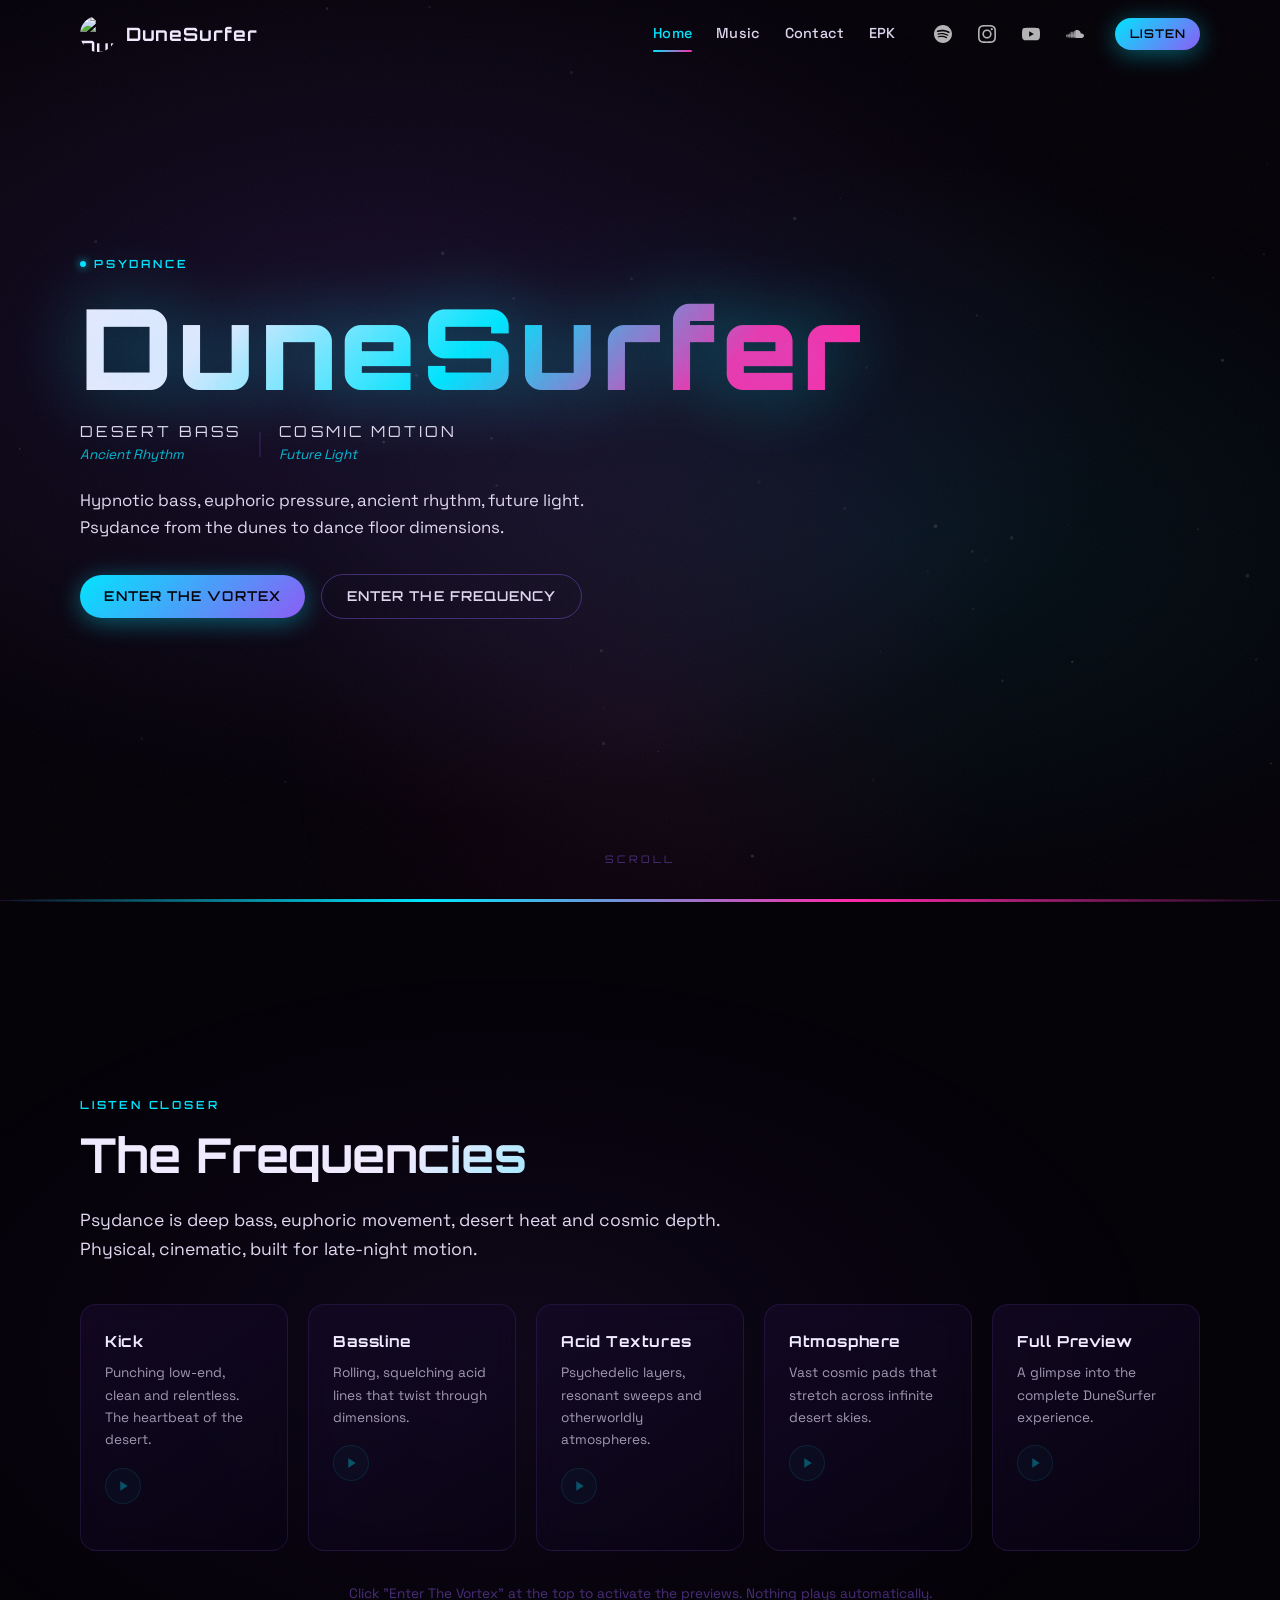
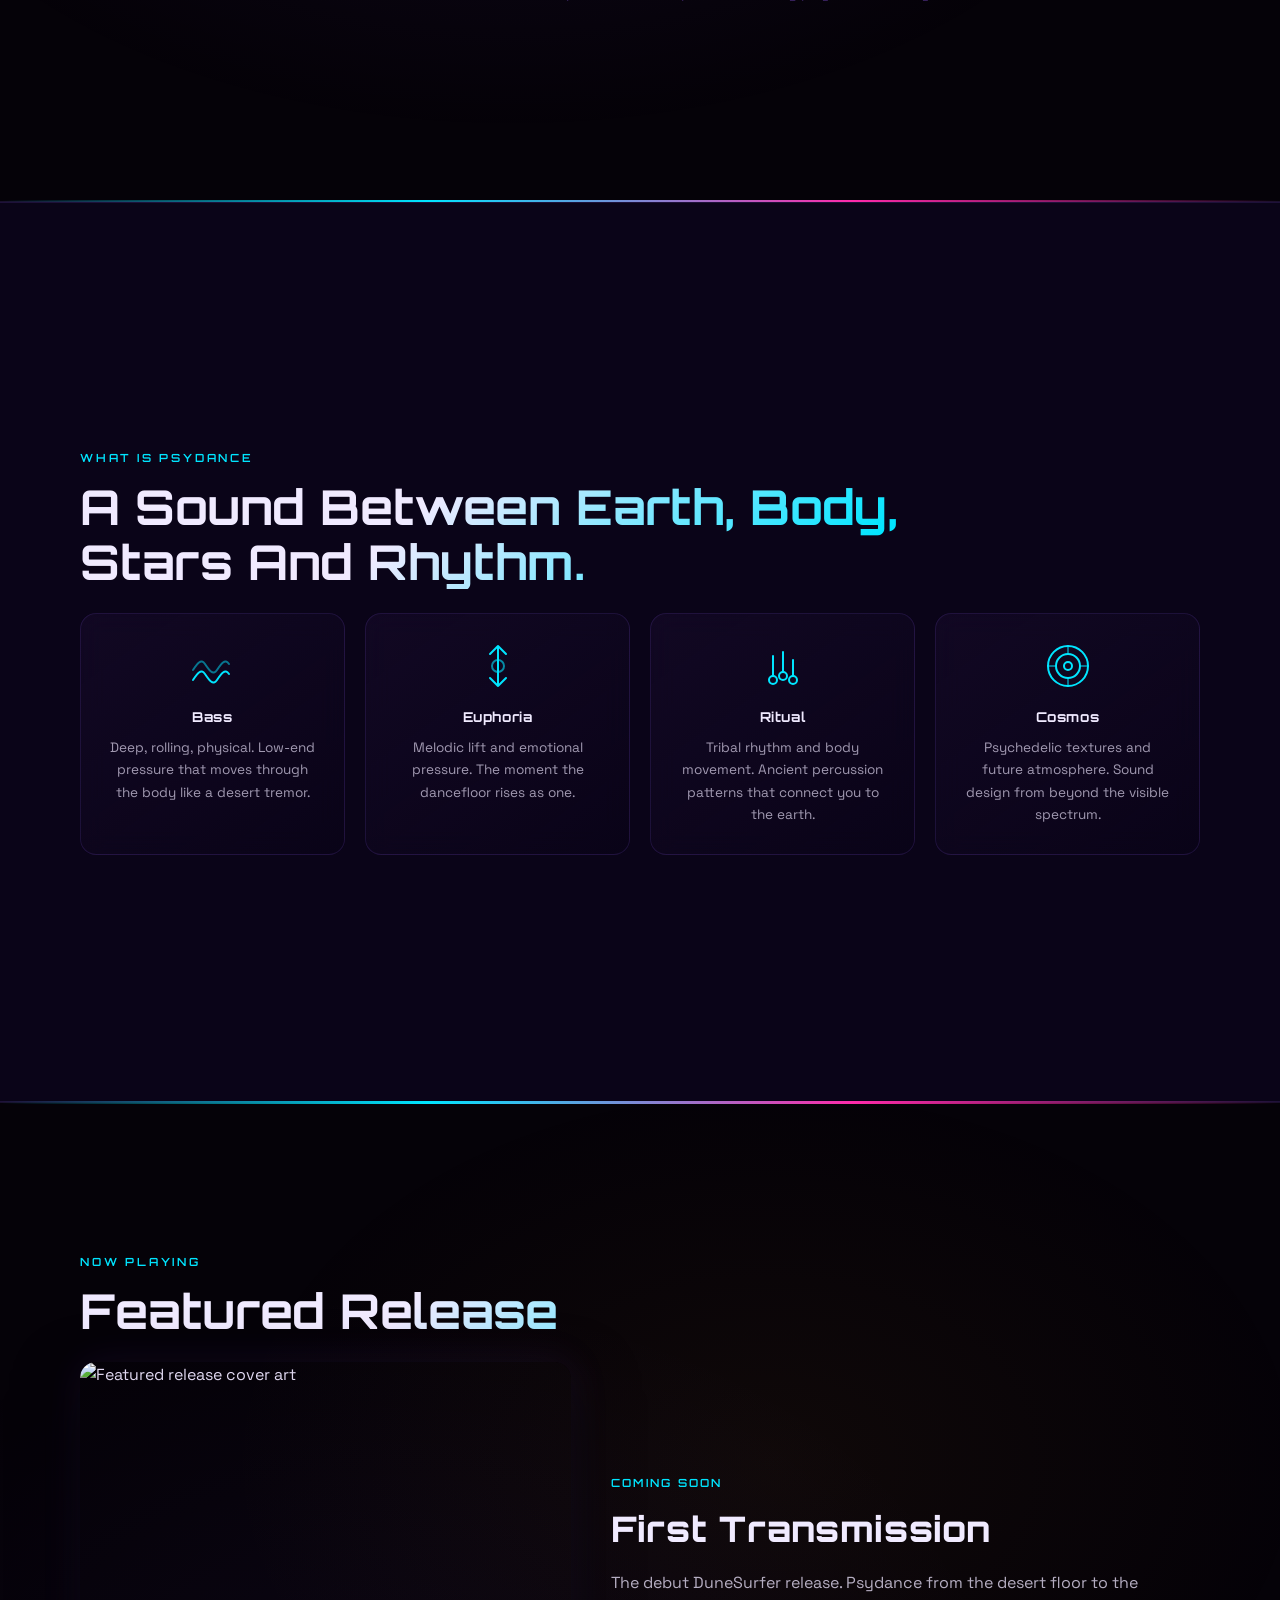
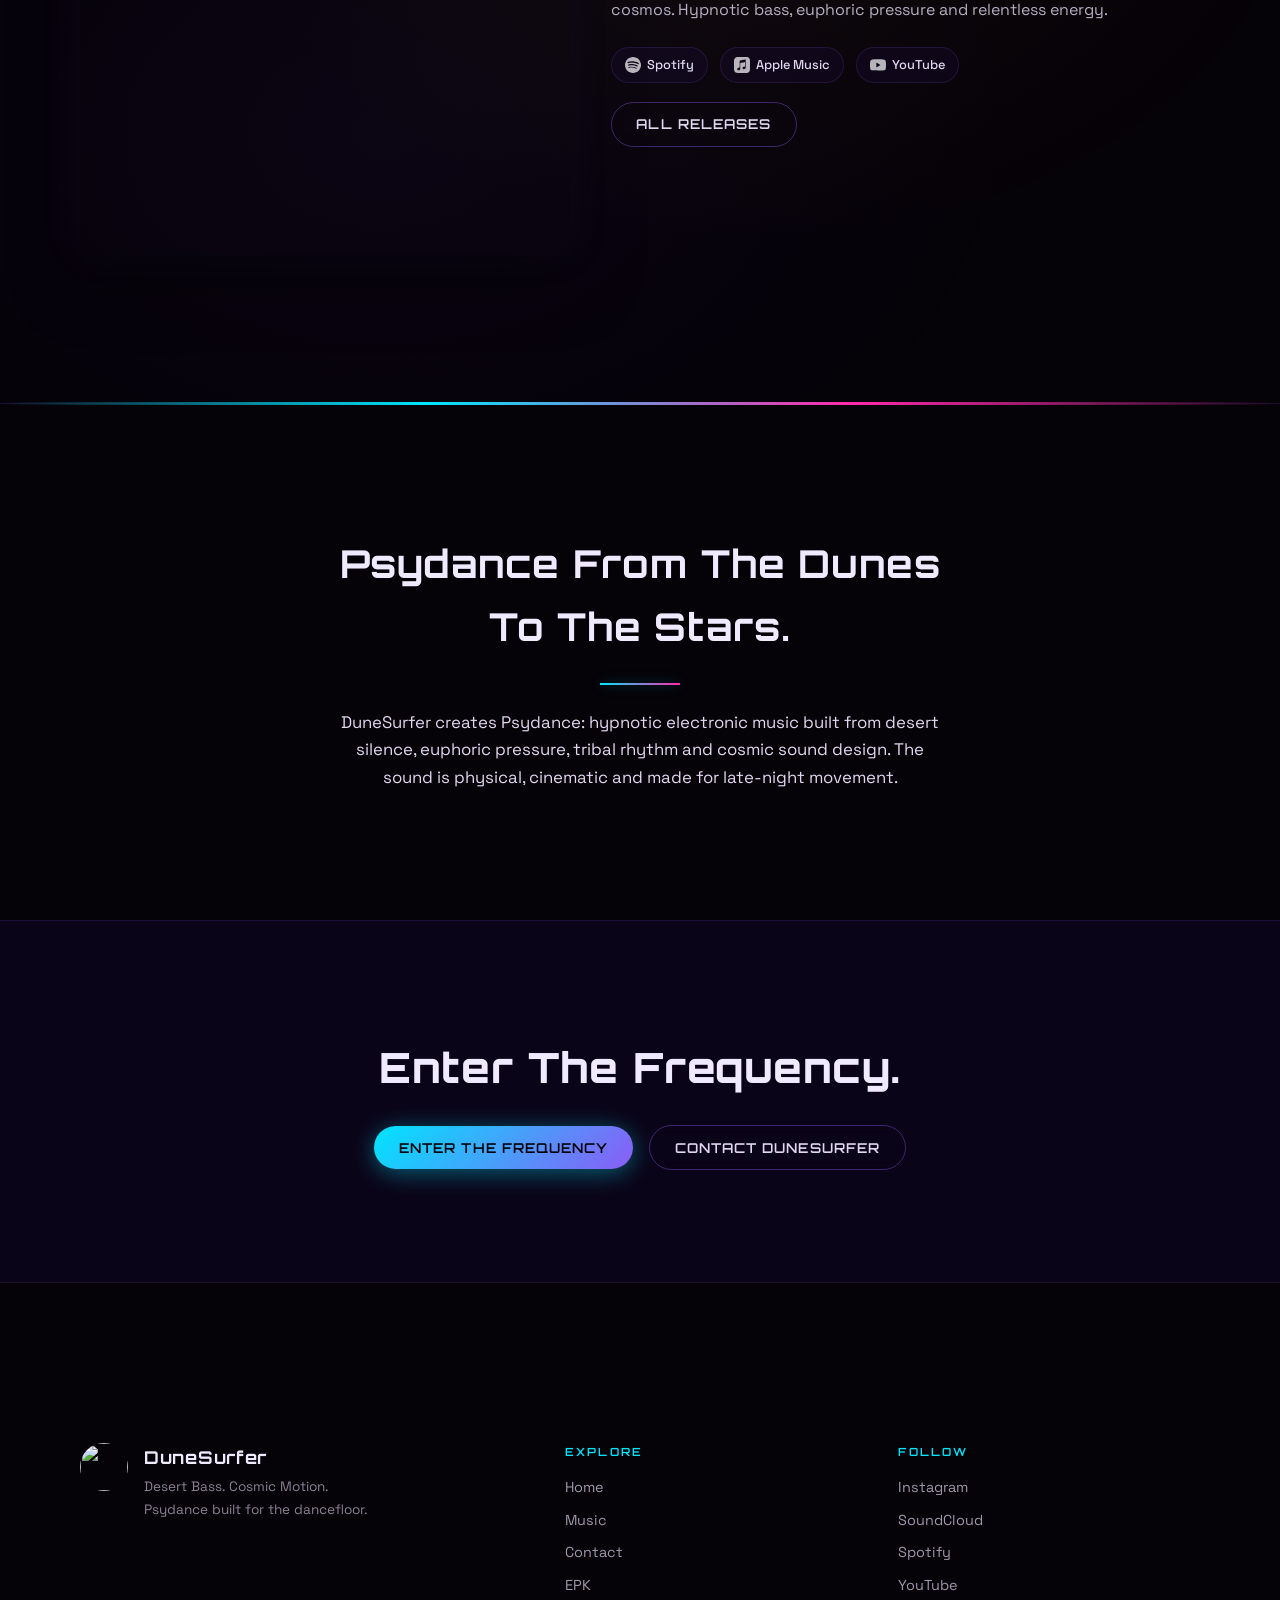
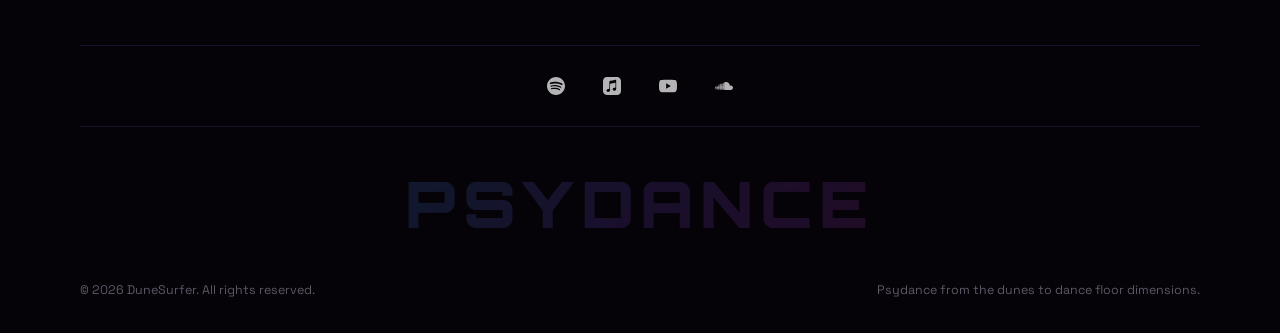
==== dunesurfer-site/index.html @ 4a384450 "Update tagline, fix portal square box, upgrade 3D vortex shader - Changed tagline to "Psydance from " ====
<!DOCTYPE html>
<html lang="en">
<head>
  <meta charset="UTF-8">
  <meta name="viewport" content="width=device-width, initial-scale=1.0">
  <title>DuneSurfer | Psydance From The Dunes To The Stars</title>
  <meta name="description" content="DuneSurfer creates Psydance — hypnotic bass, euphoric motion, desert rhythm and cosmic sound design built for the dancefloor.">

  <meta property="og:type" content="website">
  <meta property="og:title" content="DuneSurfer | Psydance">
  <meta property="og:description" content="Desert bass. Cosmic motion. Built for the dancefloor. DuneSurfer is Psydance.">
  <meta property="og:image" content="./assets/images/og-image.jpg">

  <link rel="icon" type="image/png" href="./assets/images/favicon.png">
  <link rel="stylesheet" href="./css/style.css">

  <script src="https://cdn.jsdelivr.net/npm/three@0.160.0/build/three.min.js" defer></script>
</head>
<body class="loading">
  <!-- Preloader -->
  <div class="preloader" aria-hidden="true">
    <div class="preloader-ring"></div>
    <span class="preloader-brand">DuneSurfer</span>
    <div class="preloader-bar"></div>
    <span class="preloader-genre">Psydance</span>
  </div>

  <!-- Ambient particles -->
  <canvas class="particle-canvas" aria-hidden="true"></canvas>

  <!-- Animated film grain -->
  <div class="film-grain" aria-hidden="true"></div>

  <div class="scroll-progress" aria-hidden="true"></div>
  <a class="skip-link" href="#main">Skip to content</a>

  <header class="site-header">
    <div class="header-inner">
      <a class="brand" href="./index.html">
        <img src="./assets/images/dunesurfer-mark.png" alt="DuneSurfer cosmic mandala mark">
        DuneSurfer
      </a>

      <button class="nav-toggle" type="button" aria-expanded="false" aria-controls="site-nav" aria-label="Toggle menu">
        <span></span><span></span><span></span>
      </button>

      <nav id="site-nav" class="main-nav" aria-label="Main navigation">
        <a class="nav-link" href="./index.html" aria-current="page">Home</a>
        <a class="nav-link" href="./music.html">Music</a>
        <a class="nav-link" href="./contact.html">Contact</a>
        <a class="nav-link" href="./epk.html">EPK</a>
        <div class="nav-socials">
          <a class="icon-link" href="#" target="_blank" rel="noopener" aria-label="DuneSurfer on Spotify">
            <img src="./assets/icons/spotify.svg" alt="" aria-hidden="true">
          </a>
          <a class="icon-link" href="#" target="_blank" rel="noopener" aria-label="DuneSurfer on Instagram">
            <img src="./assets/icons/instagram.svg" alt="" aria-hidden="true">
          </a>
          <a class="icon-link" href="#" target="_blank" rel="noopener" aria-label="DuneSurfer on YouTube">
            <img src="./assets/icons/youtube.svg" alt="" aria-hidden="true">
          </a>
          <a class="icon-link" href="#" target="_blank" rel="noopener" aria-label="DuneSurfer on SoundCloud">
            <img src="./assets/icons/soundcloud.svg" alt="" aria-hidden="true">
          </a>
        </div>
        <a class="btn btn-primary btn-small" href="./music.html">Listen</a>
      </nav>
    </div>
  </header>

  <main id="main">
    <section class="hero" aria-label="DuneSurfer introduction">
      <div class="hero-bg" aria-hidden="true"></div>

      <div class="container hero-grid">
        <div class="hero-copy">
          <span class="hero-eyebrow hero-stagger" style="--stagger: 2.2s"><span class="dot" aria-hidden="true"></span>Psydance</span>
          <h1 class="hero-title hero-stagger" style="--stagger: 2.4s">DuneSurfer</h1>
          <div class="hero-tagline-wrap hero-stagger" style="--stagger: 2.6s">
            <div class="tagline-col">
              <p class="hero-tagline">Desert Bass</p>
              <p class="hero-subtitle"><em>Ancient Rhythm</em></p>
            </div>
            <span class="tagline-dash" aria-hidden="true">|</span>
            <div class="tagline-col">
              <p class="hero-tagline">Cosmic Motion</p>
              <p class="hero-subtitle"><em>Future Light</em></p>
            </div>
          </div>
          <p class="hero-sub hero-stagger" style="--stagger: 2.8s">Hypnotic bass, euphoric pressure, ancient rhythm, future light. Psydance from the dunes to dance floor dimensions.</p>

          <div class="hero-actions hero-stagger" style="--stagger: 3s">
            <button id="enter-sound" class="btn btn-primary" type="button">Enter The Vortex</button>
            <span class="sound-status" role="status"><span class="pulse-dot" aria-hidden="true"></span>Frequencies Active</span>
            <a class="btn btn-secondary" href="./music.html">Enter The Frequency</a>
          </div>
          <p id="sound-live" class="visually-hidden" role="status" aria-live="polite"></p>
        </div>

        <div class="portal-stage hero-stagger" style="--stagger: 2.5s">
          <div id="sound-portal" aria-hidden="true"></div>
          <div class="portal-fallback">
            <img class="fallback-mark" src="./assets/images/dunesurfer-mark.png" alt="Glowing cosmic DuneSurfer mandala">
          </div>
        </div>
      </div>

      <span class="scroll-cue" aria-hidden="true">Scroll</span>
    </section>

    <hr class="glow-section-divider reveal" aria-hidden="true">

    <section id="the-sound" class="section-cinematic mood-sound" aria-labelledby="sound-heading">
      <div class="container">
        <span class="section-kicker reveal">Listen closer</span>
        <h2 id="sound-heading" class="section-title reveal">The Frequencies</h2>
        <p class="section-lead reveal">Psydance is deep bass, euphoric movement, desert heat and cosmic depth. Physical, cinematic, built for late-night motion.</p>

        <div class="capsule-grid">
          <article class="capsule glass-card tilt reveal" data-audio-scope>
            <h3>Kick</h3>
            <p>Punching low-end, clean and relentless. The heartbeat of the desert.</p>
            <div class="capsule-controls">
              <button class="play-btn" type="button" data-gated aria-disabled="true"
                      data-audio-id="capsule-kick" data-audio-src="./assets/audio/kick-preview.mp3"
                      data-label="Kick preview" aria-label="Play Kick preview" aria-pressed="false">
                <svg class="icon-play" viewBox="0 0 24 24" aria-hidden="true"><path d="M8 5v14l11-7z"/></svg>
                <svg class="icon-pause" viewBox="0 0 24 24" aria-hidden="true"><path d="M6 5h4v14H6zM14 5h4v14h-4z"/></svg>
              </button>
              <div class="waveform" data-bars="16" aria-hidden="true"></div>
            </div>
            <span class="capsule-status" aria-live="polite"></span>
          </article>

          <article class="capsule glass-card tilt reveal" data-audio-scope>
            <h3>Bassline</h3>
            <p>Rolling, squelching acid lines that twist through dimensions.</p>
            <div class="capsule-controls">
              <button class="play-btn" type="button" data-gated aria-disabled="true"
                      data-audio-id="capsule-bass" data-audio-src="./assets/audio/bass-preview.mp3"
                      data-label="Bassline preview" aria-label="Play Bassline preview" aria-pressed="false">
                <svg class="icon-play" viewBox="0 0 24 24" aria-hidden="true"><path d="M8 5v14l11-7z"/></svg>
                <svg class="icon-pause" viewBox="0 0 24 24" aria-hidden="true"><path d="M6 5h4v14H6zM14 5h4v14h-4z"/></svg>
              </button>
              <div class="waveform" data-bars="16" aria-hidden="true"></div>
            </div>
            <span class="capsule-status" aria-live="polite"></span>
          </article>

          <article class="capsule glass-card tilt reveal" data-audio-scope>
            <h3>Acid Textures</h3>
            <p>Psychedelic layers, resonant sweeps and otherworldly atmospheres.</p>
            <div class="capsule-controls">
              <button class="play-btn" type="button" data-gated aria-disabled="true"
                      data-audio-id="capsule-acid" data-audio-src="./assets/audio/acid-preview.mp3"
                      data-label="Acid Textures preview" aria-label="Play Acid Textures preview" aria-pressed="false">
                <svg class="icon-play" viewBox="0 0 24 24" aria-hidden="true"><path d="M8 5v14l11-7z"/></svg>
                <svg class="icon-pause" viewBox="0 0 24 24" aria-hidden="true"><path d="M6 5h4v14H6zM14 5h4v14h-4z"/></svg>
              </button>
              <div class="waveform" data-bars="16" aria-hidden="true"></div>
            </div>
            <span class="capsule-status" aria-live="polite"></span>
          </article>

          <article class="capsule glass-card tilt reveal" data-audio-scope>
            <h3>Atmosphere</h3>
            <p>Vast cosmic pads that stretch across infinite desert skies.</p>
            <div class="capsule-controls">
              <button class="play-btn" type="button" data-gated aria-disabled="true"
                      data-audio-id="capsule-atmo" data-audio-src="./assets/audio/atmo-preview.mp3"
                      data-label="Atmosphere preview" aria-label="Play Atmosphere preview" aria-pressed="false">
                <svg class="icon-play" viewBox="0 0 24 24" aria-hidden="true"><path d="M8 5v14l11-7z"/></svg>
                <svg class="icon-pause" viewBox="0 0 24 24" aria-hidden="true"><path d="M6 5h4v14H6zM14 5h4v14h-4z"/></svg>
              </button>
              <div class="waveform" data-bars="16" aria-hidden="true"></div>
            </div>
            <span class="capsule-status" aria-live="polite"></span>
          </article>

          <article class="capsule glass-card tilt reveal" data-audio-scope>
            <h3>Full Preview</h3>
            <p>A glimpse into the complete DuneSurfer experience.</p>
            <div class="capsule-controls">
              <button class="play-btn" type="button" data-gated aria-disabled="true"
                      data-audio-id="capsule-full" data-audio-src="./assets/audio/full-preview.mp3"
                      data-label="Full preview" aria-label="Play Full preview" aria-pressed="false">
                <svg class="icon-play" viewBox="0 0 24 24" aria-hidden="true"><path d="M8 5v14l11-7z"/></svg>
                <svg class="icon-pause" viewBox="0 0 24 24" aria-hidden="true"><path d="M6 5h4v14H6zM14 5h4v14h-4z"/></svg>
              </button>
              <div class="waveform" data-bars="16" aria-hidden="true"></div>
            </div>
            <span class="capsule-status" aria-live="polite"></span>
          </article>
        </div>

        <p class="sound-hint reveal">Click "Enter The Vortex" at the top to activate the previews. Nothing plays automatically.</p>
      </div>
    </section>

    <hr class="glow-section-divider reveal" aria-hidden="true">

    <section class="section-cinematic mood-identity" aria-labelledby="identity-heading">
      <div class="container">
        <span class="section-kicker reveal">What is Psydance</span>
        <h2 id="identity-heading" class="section-title reveal">A Sound Between Earth, Body,<br>Stars And Rhythm.</h2>

        <div class="identity-grid">
          <article class="identity-card glass-card tilt reveal">
            <div class="symbol" aria-hidden="true">
              <svg viewBox="0 0 48 48"><path d="M4 38c4-6 8-12 12-6s8 12 12 6 8-12 12-6" stroke-linecap="round"/><path d="M4 28c4-6 8-12 12-6s8 12 12 6 8-12 12-6" stroke-linecap="round" opacity="0.5"/></svg>
            </div>
            <h3>Bass</h3>
            <p>Deep, rolling, physical. Low-end pressure that moves through the body like a desert tremor.</p>
          </article>

          <article class="identity-card glass-card tilt reveal">
            <div class="symbol" aria-hidden="true">
              <svg viewBox="0 0 48 48"><path d="M24 4v40M16 12l8-8 8 8M16 36l8 8 8-8" stroke-linecap="round" stroke-linejoin="round"/><circle cx="24" cy="24" r="6" opacity="0.6"/></svg>
            </div>
            <h3>Euphoria</h3>
            <p>Melodic lift and emotional pressure. The moment the dancefloor rises as one.</p>
          </article>

          <article class="identity-card glass-card tilt reveal">
            <div class="symbol" aria-hidden="true">
              <svg viewBox="0 0 48 48"><circle cx="14" cy="38" r="4"/><circle cx="24" cy="34" r="4"/><circle cx="34" cy="38" r="4"/><path d="M14 34V14M24 30V10M34 34V18" stroke-linecap="round"/></svg>
            </div>
            <h3>Ritual</h3>
            <p>Tribal rhythm and body movement. Ancient percussion patterns that connect you to the earth.</p>
          </article>

          <article class="identity-card glass-card tilt reveal">
            <div class="symbol" aria-hidden="true">
              <svg viewBox="0 0 48 48"><circle cx="24" cy="24" r="4"/><circle cx="24" cy="24" r="12" fill="none"/><circle cx="24" cy="24" r="20" fill="none"/><path d="M24 4v8M24 36v8M4 24h8M36 24h8" stroke-linecap="round" opacity="0.5"/></svg>
            </div>
            <h3>Cosmos</h3>
            <p>Psychedelic textures and future atmosphere. Sound design from beyond the visible spectrum.</p>
          </article>
        </div>
      </div>
    </section>

    <hr class="glow-section-divider reveal" aria-hidden="true">

    <section class="section-cinematic mood-release" aria-labelledby="featured-heading">
      <div class="container">
        <span class="section-kicker reveal">Now playing</span>
        <h2 id="featured-heading" class="section-title reveal">Featured Release</h2>

        <div class="featured-wrap">
          <div class="cover-frame tilt reveal">
            <img src="./assets/images/release-placeholder.jpg" alt="Featured release cover art" onerror="this.onerror=null;this.src='./assets/images/release-placeholder.jpg';">
          </div>
          <div class="featured-panel reveal">
            <span class="release-date">Coming Soon</span>
            <h3>First Transmission</h3>
            <p class="desc">The debut DuneSurfer release. Psydance from the desert floor to the cosmos. Hypnotic bass, euphoric pressure and relentless energy.</p>

            <div class="platform-row featured-platforms">
              <span class="platform-btn disabled" aria-disabled="true">
                <img src="./assets/icons/spotify.svg" alt="" aria-hidden="true">Spotify
              </span>
              <span class="platform-btn disabled" aria-disabled="true">
                <img src="./assets/icons/apple-music.svg" alt="" aria-hidden="true">Apple Music
              </span>
              <span class="platform-btn disabled" aria-disabled="true">
                <img src="./assets/icons/youtube.svg" alt="" aria-hidden="true">YouTube
              </span>
            </div>

            <div class="hero-actions" style="margin-top: 1.2rem;">
              <a class="btn btn-secondary" href="./music.html">All Releases</a>
            </div>
          </div>
        </div>
      </div>
    </section>

    <hr class="glow-section-divider reveal" aria-hidden="true">

    <section class="statement mood-statement" aria-labelledby="statement-heading">
      <div class="container">
        <h2 id="statement-heading" class="reveal">Psydance From The Dunes<br>To The Stars.</h2>
        <hr class="glow-divider">
        <p class="reveal">DuneSurfer creates Psydance: hypnotic electronic music built from desert silence, euphoric pressure, tribal rhythm and cosmic sound design. The sound is physical, cinematic and made for late-night movement.</p>
      </div>
    </section>

    <section class="cta-final" aria-labelledby="cta-heading">
      <div class="container">
        <h2 id="cta-heading" class="reveal">Enter The Frequency.</h2>
        <div class="hero-actions reveal">
          <a class="btn btn-primary" href="./music.html">Enter The Frequency</a>
          <a class="btn btn-secondary" href="./contact.html">Contact DuneSurfer</a>
        </div>
      </div>
    </section>
  </main>

  <footer class="site-footer">
    <div class="container">
      <div class="footer-wave" aria-hidden="true"></div>

      <div class="footer-grid">
        <div class="footer-brand">
          <img src="./assets/images/dunesurfer-mark.png" alt="">
          <div>
            <h2>DuneSurfer</h2>
            <p>Desert Bass. Cosmic Motion.<br>Psydance built for the dancefloor.</p>
          </div>
        </div>

        <nav class="footer-col" aria-label="Footer navigation">
          <h3>Explore</h3>
          <ul>
            <li><a href="./index.html">Home</a></li>
            <li><a href="./music.html">Music</a></li>
            <li><a href="./contact.html">Contact</a></li>
            <li><a href="./epk.html">EPK</a></li>
          </ul>
        </nav>

        <div class="footer-col">
          <h3>Follow</h3>
          <ul>
            <li><a href="#" target="_blank" rel="noopener">Instagram</a></li>
            <li><a href="#" target="_blank" rel="noopener">SoundCloud</a></li>
            <li><a href="#" target="_blank" rel="noopener">Spotify</a></li>
            <li><a href="#" target="_blank" rel="noopener">YouTube</a></li>
          </ul>
        </div>
      </div>

      <div class="footer-platforms" aria-label="Music platforms">
        <a class="icon-link" href="#" aria-label="DuneSurfer on Spotify"><img src="./assets/icons/spotify.svg" alt="" aria-hidden="true"></a>
        <a class="icon-link" href="#" aria-label="DuneSurfer on Apple Music"><img src="./assets/icons/apple-music.svg" alt="" aria-hidden="true"></a>
        <a class="icon-link" href="#" aria-label="DuneSurfer on YouTube"><img src="./assets/icons/youtube.svg" alt="" aria-hidden="true"></a>
        <a class="icon-link" href="#" aria-label="DuneSurfer on SoundCloud"><img src="./assets/icons/soundcloud.svg" alt="" aria-hidden="true"></a>
      </div>

      <p class="footer-genre">Psydance</p>

      <div class="footer-bottom">
        <span>&copy; <span id="footer-year">2026</span> DuneSurfer. All rights reserved.</span>
        <span>Psydance from the dunes to dance floor dimensions.</span>
      </div>
    </div>
  </footer>

  <script src="./js/audio.js"></script>
  <script src="./js/main.js"></script>
  <script src="./js/portal.js" defer></script>
</body>
</html>
---- dunesurfer-site/css/style.css ----
/* ========================================================
   DuneSurfer — Psydance From The Dunes To The Stars
   ======================================================== */

/* ---------- Google Fonts ---------- */
@import url('https://fonts.googleapis.com/css2?family=Orbitron:wght@400;500;600;700;800;900&family=Space+Grotesk:wght@400;500;600;700&display=swap');

/* ---------- Design Tokens ---------- */
:root {
  --color-void:        #050208;
  --color-abyss:       #0a0418;
  --color-nebula:      #150a28;
  --color-stardust:    #e0d8f0;
  --color-starlight:   #f0eaff;
  --color-cyan:        #00e5ff;
  --color-magenta:     #ff2aaa;
  --color-violet:      #8b5cf6;
  --color-deep-purple: #6b21a8;
  --color-muted:       #4a2d7a;
  --color-line:        rgba(139, 92, 246, 0.15);
  --color-glow:        rgba(0, 229, 255, 0.40);
  --color-glow-mag:    rgba(255, 42, 170, 0.35);
  --color-amber:       #C4841D;
  --color-sand:        #8B6914;

  --font-display: 'Orbitron', sans-serif;
  --font-body:    'Space Grotesk', sans-serif;

  --radius-card: 16px;
  --radius-pill: 999px;
  --ease-out:    cubic-bezier(0.22, 1, 0.36, 1);
}

/* ---------- Reset ---------- */
*, *::before, *::after { box-sizing: border-box; margin: 0; padding: 0; }

html {
  scroll-behavior: smooth;
  -webkit-text-size-adjust: 100%;
}

body {
  font-family: var(--font-body);
  font-size: 1rem;
  line-height: 1.65;
  color: var(--color-stardust);
  background: var(--color-void);
  -webkit-font-smoothing: antialiased;
  overflow-x: hidden;
}

img { max-width: 100%; height: auto; display: block; }
a { color: var(--color-cyan); text-decoration: none; transition: color 0.2s; }
a:hover { color: var(--color-magenta); }
ul { list-style: none; }
button { cursor: pointer; font: inherit; }
strong { color: var(--color-starlight); font-weight: 600; }
em { font-style: italic; color: var(--color-cyan); }

/* ---------- Accessibility ---------- */
.skip-link {
  position: absolute; top: -100%; left: 16px;
  background: var(--color-cyan); color: var(--color-void);
  padding: 0.6em 1.2em; border-radius: var(--radius-pill);
  font-weight: 600; z-index: 9999;
}
.skip-link:focus { top: 16px; }
.visually-hidden { position: absolute; width: 1px; height: 1px; overflow: hidden; clip: rect(0,0,0,0); white-space: nowrap; }

:focus-visible {
  outline: 2px solid var(--color-cyan);
  outline-offset: 3px;
}

/* ---------- Scroll Progress ---------- */
.scroll-progress {
  position: fixed; top: 0; left: 0;
  width: 100%; height: 2px; z-index: 1000;
  background: linear-gradient(90deg, var(--color-cyan), var(--color-magenta), var(--color-violet));
  transform-origin: left; transform: scaleX(0);
  pointer-events: none;
}

/* ---------- Container ---------- */
.container {
  width: 100%;
  max-width: 1200px;
  margin: 0 auto;
  padding: 0 clamp(1rem, 4vw, 2.5rem);
}

/* ---------- Section Defaults ---------- */
section {
  padding: clamp(4rem, 10vw, 7rem) 0;
}

.section-kicker {
  display: block;
  font-family: var(--font-display);
  font-size: 0.7rem;
  font-weight: 600;
  letter-spacing: 0.25em;
  text-transform: uppercase;
  color: var(--color-cyan);
  margin-bottom: 0.75rem;
}

.section-title {
  font-family: var(--font-display);
  font-size: clamp(1.8rem, 4.5vw, 3rem);
  font-weight: 700;
  line-height: 1.15;
  color: var(--color-starlight);
  background: linear-gradient(135deg, var(--color-starlight) 30%, var(--color-cyan) 70%, var(--color-magenta));
  -webkit-background-clip: text;
  background-clip: text;
  -webkit-text-fill-color: transparent;
  margin-bottom: 1.5rem;
}

.section-lead {
  font-size: 1.1rem;
  max-width: 640px;
  color: var(--color-stardust);
  opacity: 0.85;
  margin-bottom: 2.5rem;
}

/* ---------- Scroll Reveal (Orchestrated) ---------- */
.reveal {
  opacity: 0;
  transform: translateY(32px);
  transition: opacity 0.8s var(--ease-out), transform 0.8s var(--ease-out);
  transition-delay: var(--reveal-delay, 0s);
}
.reveal.visible {
  opacity: 1;
  transform: translateY(0);
}

/* ======================== HEADER ======================== */
.site-header {
  position: fixed; top: 0; left: 0; width: 100%;
  z-index: 900;
  transition: background 0.3s, backdrop-filter 0.3s;
}
.site-header.scrolled {
  background: rgba(5, 2, 8, 0.85);
  backdrop-filter: blur(18px) saturate(1.4);
  -webkit-backdrop-filter: blur(18px) saturate(1.4);
  border-bottom: 1px solid var(--color-line);
}

.header-inner {
  display: flex;
  align-items: center;
  justify-content: space-between;
  max-width: 1200px;
  margin: 0 auto;
  padding: 1rem clamp(1rem, 4vw, 2.5rem);
}

.brand {
  display: flex;
  align-items: center;
  gap: 0.6rem;
  font-family: var(--font-display);
  font-size: 1.15rem;
  font-weight: 700;
  color: var(--color-starlight);
  text-decoration: none;
  letter-spacing: 0.05em;
}
.brand img { width: 36px; height: 36px; border-radius: 50%; }
.brand:hover { color: var(--color-cyan); }

.main-nav {
  display: flex;
  align-items: center;
  gap: 1.5rem;
}

.nav-link {
  position: relative;
  font-size: 0.9rem;
  font-weight: 500;
  color: var(--color-stardust);
  text-decoration: none;
  transition: color 0.2s;
  letter-spacing: 0.02em;
}
.nav-link:hover { color: var(--color-cyan); }
.nav-link[aria-current="page"] { color: var(--color-cyan); }
.nav-link[aria-current="page"]::after {
  content: '';
  position: absolute; left: 0; bottom: -6px;
  width: 100%; height: 2px;
  background: linear-gradient(90deg, var(--color-cyan), var(--color-magenta));
  border-radius: 2px;
}

.nav-socials {
  display: flex;
  gap: 0.75rem;
  margin-left: 0.5rem;
}

.icon-link {
  display: inline-flex;
  align-items: center; justify-content: center;
  width: 32px; height: 32px;
  transition: transform 0.2s, opacity 0.2s;
  opacity: 0.7;
}
.icon-link:hover { transform: scale(1.15); opacity: 1; }
.icon-link img { width: 18px; height: 18px; filter: brightness(0) invert(1); }

/* Mobile nav toggle */
.nav-toggle {
  display: none;
  flex-direction: column;
  gap: 5px;
  background: none; border: none;
  padding: 8px;
  z-index: 910;
}
.nav-toggle span {
  display: block;
  width: 24px; height: 2px;
  background: var(--color-starlight);
  border-radius: 2px;
  transition: transform 0.3s var(--ease-out), opacity 0.2s;
}
.nav-toggle.open span:nth-child(1) { transform: translateY(7px) rotate(45deg); }
.nav-toggle.open span:nth-child(2) { opacity: 0; }
.nav-toggle.open span:nth-child(3) { transform: translateY(-7px) rotate(-45deg); }

/* ======================== BUTTONS ======================== */
.btn {
  display: inline-flex;
  align-items: center; justify-content: center;
  gap: 0.5rem;
  padding: 0.75em 1.8em;
  font-family: var(--font-display);
  font-size: 0.85rem;
  font-weight: 600;
  letter-spacing: 0.08em;
  text-transform: uppercase;
  border-radius: var(--radius-pill);
  border: none;
  text-decoration: none;
  transition: transform 0.25s var(--ease-out), box-shadow 0.3s, background 0.3s;
  cursor: pointer;
}
.btn:hover { transform: translateY(-2px); }

.btn-primary {
  background: linear-gradient(135deg, var(--color-cyan), var(--color-violet));
  color: var(--color-void);
  box-shadow: 0 4px 24px var(--color-glow);
}
.btn-primary:hover {
  box-shadow: 0 8px 40px var(--color-glow);
  color: var(--color-void);
}

.btn-secondary {
  background: transparent;
  color: var(--color-stardust);
  border: 1px solid rgba(139, 92, 246, 0.4);
  backdrop-filter: blur(8px);
}
.btn-secondary:hover {
  border-color: var(--color-cyan);
  color: var(--color-cyan);
  box-shadow: 0 0 20px rgba(0, 229, 255, 0.15);
}

.btn-small { padding: 0.5em 1.2em; font-size: 0.75rem; }

/* ======================== GLASS CARD ======================== */
.glass-card {
  position: relative;
  background: linear-gradient(145deg, rgba(21, 10, 40, 0.7), rgba(10, 4, 24, 0.5));
  border: 1px solid var(--color-line);
  border-radius: var(--radius-card);
  backdrop-filter: blur(12px);
  -webkit-backdrop-filter: blur(12px);
  overflow: hidden;
  transition: border-color 0.3s, box-shadow 0.4s, transform 0.4s var(--ease-out);
}
.glass-card::before {
  content: '';
  position: absolute; inset: 0;
  background: radial-gradient(
    600px circle at var(--mx, 50%) var(--my, 50%),
    rgba(0, 229, 255, 0.06),
    transparent 60%
  );
  pointer-events: none;
  opacity: 0;
  transition: opacity 0.4s;
}
.glass-card:hover::before { opacity: 1; }
.glass-card:hover {
  border-color: rgba(0, 229, 255, 0.3);
  box-shadow: 0 24px 64px rgba(0, 0, 0, 0.5), 0 0 30px rgba(0, 229, 255, 0.08);
}

/* shimmer sweep on hover */
.glass-card::after {
  content: '';
  position: absolute; inset: 0;
  background: linear-gradient(105deg, transparent 40%, rgba(0, 229, 255, 0.04) 45%, rgba(0, 229, 255, 0.08) 50%, rgba(0, 229, 255, 0.04) 55%, transparent 60%);
  transform: translateX(-100%);
  pointer-events: none;
}
.glass-card:hover::after {
  animation: shimmerSweep 0.8s ease forwards;
}
@keyframes shimmerSweep {
  to { transform: translateX(100%); }
}

/* ======================== HERO ======================== */
.hero {
  position: relative;
  min-height: 100vh;
  display: flex;
  align-items: center;
  overflow: hidden;
  padding-top: 5rem;
}

.hero-bg {
  position: absolute; inset: 0;
  background: radial-gradient(ellipse at 30% 40%, rgba(139, 92, 246, 0.15) 0%, transparent 60%),
              radial-gradient(ellipse at 70% 60%, rgba(0, 229, 255, 0.08) 0%, transparent 50%),
              radial-gradient(ellipse at 50% 80%, rgba(255, 42, 170, 0.06) 0%, transparent 40%);
  pointer-events: none;
}

.hero-grain {
  position: absolute; inset: 0;
  background-image: url('data:image/svg+xml,<svg xmlns="http://www.w3.org/2000/svg" viewBox="0 0 200 200"><filter id="n"><feTurbulence type="fractalNoise" baseFrequency="0.9" numOctaves="4" stitchTiles="stitch"/></filter><rect width="100%" height="100%" filter="url(%23n)" opacity="0.03"/></svg>');
  background-repeat: repeat;
  pointer-events: none;
  opacity: 0.5;
}

.hero-grid {
  display: grid;
  grid-template-columns: 1fr 1fr;
  gap: 3rem;
  align-items: center;
  position: relative;
  z-index: 2;
}

.hero-eyebrow {
  display: inline-flex;
  align-items: center;
  gap: 0.5rem;
  font-family: var(--font-display);
  font-size: 0.7rem;
  font-weight: 600;
  letter-spacing: 0.25em;
  text-transform: uppercase;
  color: var(--color-cyan);
  margin-bottom: 1rem;
}
.hero-eyebrow .dot {
  width: 6px; height: 6px;
  border-radius: 50%;
  background: var(--color-cyan);
  box-shadow: 0 0 8px var(--color-cyan);
  animation: pulse-dot 2s ease-in-out infinite;
}
@keyframes pulse-dot {
  0%, 100% { opacity: 1; box-shadow: 0 0 8px var(--color-cyan); }
  50% { opacity: 0.5; box-shadow: 0 0 16px var(--color-cyan); }
}

.hero-title {
  font-family: var(--font-display);
  font-size: clamp(3.5rem, 10vw, 7rem);
  font-weight: 900;
  line-height: 1.05;
  letter-spacing: 0.04em;
  background: linear-gradient(135deg, var(--color-starlight) 20%, var(--color-cyan) 50%, var(--color-magenta) 80%);
  -webkit-background-clip: text;
  background-clip: text;
  -webkit-text-fill-color: transparent;
  margin-bottom: 0.75rem;
  text-shadow: 0 0 80px rgba(0, 229, 255, 0.3);
  filter: drop-shadow(0 0 40px rgba(0, 229, 255, 0.15));
}

.hero-tagline-wrap {
  display: flex;
  align-items: center;
  gap: 1rem;
  margin-bottom: 1.25rem;
}
.tagline-col {}
.tagline-dash {
  color: var(--color-muted);
  font-size: 1.5rem;
  opacity: 0.4;
}
.hero-tagline {
  font-family: var(--font-display);
  font-size: clamp(0.75rem, 1.5vw, 0.95rem);
  font-weight: 400;
  letter-spacing: 0.2em;
  text-transform: uppercase;
  color: var(--color-stardust);
}
.hero-subtitle {
  font-size: 0.85rem;
  color: var(--color-cyan);
  opacity: 0.8;
}

.hero-sub {
  font-size: 1.05rem;
  color: var(--color-stardust);
  opacity: 0.8;
  max-width: 520px;
  margin-bottom: 2rem;
}

.hero-actions {
  display: flex;
  flex-wrap: wrap;
  gap: 1rem;
  align-items: center;
}

.sound-status {
  display: none;
  align-items: center;
  gap: 0.4rem;
  font-size: 0.8rem;
  color: var(--color-cyan);
  font-weight: 500;
}
.sound-status.active { display: inline-flex; }
.pulse-dot {
  width: 6px; height: 6px;
  border-radius: 50%;
  background: var(--color-cyan);
  box-shadow: 0 0 8px var(--color-cyan);
  animation: pulse-dot 1.5s ease-in-out infinite;
}

/* 3D Portal Stage */
.portal-stage {
  position: relative;
  aspect-ratio: 1;
  max-width: 500px;
  margin: 0 auto;
}

#sound-portal {
  width: 100%;
  height: 100%;
  border-radius: 50%;
  overflow: hidden;
}

.portal-fallback {
  display: none;
  width: 100%;
  height: 100%;
  align-items: center;
  justify-content: center;
}
.portal-fallback .fallback-mark {
  width: 60%;
  border-radius: 50%;
  animation: breathe 4s ease-in-out infinite;
  filter: drop-shadow(0 0 30px var(--color-cyan)) drop-shadow(0 0 60px var(--color-violet));
}
@keyframes breathe {
  0%, 100% { transform: scale(1); opacity: 0.8; }
  50% { transform: scale(1.06); opacity: 1; }
}

.scroll-cue {
  position: absolute;
  bottom: 2rem;
  left: 50%;
  transform: translateX(-50%);
  font-family: var(--font-display);
  font-size: 0.65rem;
  letter-spacing: 0.3em;
  text-transform: uppercase;
  color: var(--color-muted);
  animation: float-cue 2s ease-in-out infinite;
}
@keyframes float-cue {
  0%, 100% { transform: translateX(-50%) translateY(0); }
  50% { transform: translateX(-50%) translateY(6px); }
}

/* ======================== CAPSULES (The Sound) ======================== */
.capsule-grid {
  display: grid;
  grid-template-columns: repeat(auto-fit, minmax(200px, 1fr));
  gap: 1.25rem;
  margin-top: 2rem;
}

.capsule {
  padding: 1.5rem;
}
.capsule h3 {
  font-family: var(--font-display);
  font-size: 0.95rem;
  font-weight: 700;
  color: var(--color-starlight);
  margin-bottom: 0.5rem;
  letter-spacing: 0.04em;
}
.capsule p {
  font-size: 0.85rem;
  opacity: 0.7;
  margin-bottom: 1rem;
}

.capsule-controls {
  display: flex;
  align-items: center;
  gap: 0.75rem;
}

.play-btn {
  width: 36px; height: 36px;
  border-radius: 50%;
  border: 1px solid rgba(0, 229, 255, 0.3);
  background: rgba(0, 229, 255, 0.08);
  display: inline-flex;
  align-items: center; justify-content: center;
  transition: background 0.2s, border-color 0.2s, box-shadow 0.3s;
  flex-shrink: 0;
}
.play-btn svg { width: 16px; height: 16px; fill: var(--color-cyan); }
.play-btn .icon-pause { display: none; }
.play-btn[aria-pressed="true"] .icon-play { display: none; }
.play-btn[aria-pressed="true"] .icon-pause { display: block; }
.play-btn:hover {
  background: rgba(0, 229, 255, 0.15);
  border-color: var(--color-cyan);
  box-shadow: 0 0 16px rgba(0, 229, 255, 0.2);
}
.play-btn[aria-disabled="true"] { opacity: 0.35; pointer-events: none; }

.waveform {
  display: flex;
  align-items: flex-end;
  gap: 2px;
  height: 24px;
  flex: 1;
}
.waveform span {
  flex: 1;
  background: var(--color-muted);
  border-radius: 1px;
  transition: background 0.3s;
}
.waveform.active span {
  background: var(--color-cyan);
  animation: waveBar 0.6s ease-in-out infinite alternate;
}
@keyframes waveBar {
  to { opacity: 0.4; }
}

.capsule-status {
  display: block;
  font-size: 0.75rem;
  color: var(--color-cyan);
  min-height: 1.2em;
  margin-top: 0.5rem;
}

.sound-hint {
  text-align: center;
  font-size: 0.85rem;
  color: var(--color-muted);
  margin-top: 2rem;
}

/* ======================== IDENTITY GRID ======================== */
.identity-grid {
  display: grid;
  grid-template-columns: repeat(auto-fit, minmax(200px, 1fr));
  gap: 1.25rem;
}

.identity-card {
  padding: 1.75rem;
  text-align: center;
}
.identity-card .symbol {
  width: 48px; height: 48px;
  margin: 0 auto 1rem;
}
.identity-card .symbol svg {
  width: 100%; height: 100%;
  fill: none;
  stroke: var(--color-cyan);
  stroke-width: 2;
}
.identity-card h3 {
  font-family: var(--font-display);
  font-size: 0.85rem;
  font-weight: 700;
  color: var(--color-starlight);
  margin-bottom: 0.5rem;
  letter-spacing: 0.04em;
}
.identity-card p {
  font-size: 0.85rem;
  opacity: 0.7;
}

/* ======================== FEATURED RELEASE ======================== */
.featured-wrap {
  display: grid;
  grid-template-columns: 1fr 1.2fr;
  gap: 2.5rem;
  align-items: center;
}

.cover-frame {
  border-radius: var(--radius-card);
  overflow: hidden;
  box-shadow: 0 24px 64px rgba(0, 0, 0, 0.6), 0 0 40px rgba(139, 92, 246, 0.1);
}
.cover-frame img {
  width: 100%;
  aspect-ratio: 1;
  object-fit: cover;
}

.featured-panel .release-date {
  display: inline-block;
  font-family: var(--font-display);
  font-size: 0.7rem;
  font-weight: 600;
  letter-spacing: 0.2em;
  text-transform: uppercase;
  color: var(--color-cyan);
  margin-bottom: 0.5rem;
}
.featured-panel h3 {
  font-family: var(--font-display);
  font-size: clamp(1.5rem, 3vw, 2.2rem);
  font-weight: 800;
  color: var(--color-starlight);
  margin-bottom: 0.75rem;
  letter-spacing: 0.02em;
}
.featured-panel .desc {
  font-size: 1rem;
  opacity: 0.8;
  margin-bottom: 1.5rem;
}

.player-row {
  display: flex;
  align-items: center;
  gap: 0.75rem;
  margin-bottom: 1.5rem;
}

.platform-row {
  display: flex;
  flex-wrap: wrap;
  gap: 0.75rem;
}

.platform-btn {
  display: inline-flex;
  align-items: center;
  gap: 0.4rem;
  padding: 0.5em 1em;
  font-size: 0.8rem;
  font-weight: 500;
  color: var(--color-stardust);
  border: 1px solid var(--color-line);
  border-radius: var(--radius-pill);
  background: rgba(21, 10, 40, 0.5);
  transition: border-color 0.2s, color 0.2s, box-shadow 0.3s;
  text-decoration: none;
}
.platform-btn img { width: 16px; height: 16px; filter: brightness(0) invert(1); opacity: 0.7; }
.platform-btn:hover {
  border-color: var(--color-cyan);
  color: var(--color-cyan);
  box-shadow: 0 0 16px rgba(0, 229, 255, 0.1);
}

/* ======================== STATEMENT ======================== */
.statement {
  text-align: center;
  padding: clamp(5rem, 12vw, 8rem) 0;
}
.statement h2 {
  font-family: var(--font-display);
  font-size: clamp(1.4rem, 3.5vw, 2.4rem);
  font-weight: 700;
  color: var(--color-starlight);
  max-width: 700px;
  margin: 0 auto 1.5rem;
  letter-spacing: 0.02em;
}
.statement p {
  font-size: 1.05rem;
  max-width: 600px;
  margin: 0 auto;
  opacity: 0.8;
}

.glow-divider {
  width: 80px;
  height: 2px;
  border: none;
  background: linear-gradient(90deg, var(--color-cyan), var(--color-magenta));
  margin: 0 auto 1.5rem;
  box-shadow: 0 0 12px var(--color-glow);
}

/* ======================== CTA FINAL ======================== */
.cta-final {
  text-align: center;
  background: var(--color-abyss);
  border-top: 1px solid var(--color-line);
}
.cta-final h2 {
  font-family: var(--font-display);
  font-size: clamp(1.6rem, 4vw, 2.6rem);
  font-weight: 800;
  color: var(--color-starlight);
  margin-bottom: 1.5rem;
  letter-spacing: 0.02em;
}
.cta-final .hero-actions { justify-content: center; }

/* ======================== PAGE HERO (inner pages) ======================== */
.page-hero {
  padding-top: clamp(8rem, 16vw, 10rem);
  padding-bottom: clamp(3rem, 6vw, 5rem);
}
.page-hero h1 {
  font-family: var(--font-display);
  font-size: clamp(2rem, 5vw, 3.5rem);
  font-weight: 800;
  color: var(--color-starlight);
  background: linear-gradient(135deg, var(--color-starlight) 30%, var(--color-cyan) 70%, var(--color-magenta));
  -webkit-background-clip: text;
  background-clip: text;
  -webkit-text-fill-color: transparent;
  letter-spacing: 0.03em;
}

/* ======================== RELEASES GRID ======================== */
.releases-grid {
  display: grid;
  grid-template-columns: repeat(auto-fill, minmax(280px, 1fr));
  gap: 1.5rem;
}

.release-card {
  padding: 1.25rem;
}
.release-card img {
  width: 100%;
  aspect-ratio: 1;
  object-fit: cover;
  border-radius: 8px;
  margin-bottom: 1rem;
}
.release-card h3 {
  font-family: var(--font-display);
  font-size: 0.95rem;
  font-weight: 700;
  color: var(--color-starlight);
  margin-bottom: 0.25rem;
  letter-spacing: 0.03em;
}
.release-card .release-artist {
  font-size: 0.8rem;
  color: var(--color-cyan);
  margin-bottom: 0.25rem;
}
.release-card .release-date {
  display: block;
  font-size: 0.75rem;
  color: var(--color-muted);
  margin-bottom: 0.5rem;
  font-family: var(--font-display);
  letter-spacing: 0.1em;
}
.release-card .desc {
  font-size: 0.85rem;
  opacity: 0.7;
  margin-bottom: 1rem;
}
.release-card .platform-row {
  margin-top: auto;
}

/* ======================== CONTACT ======================== */
.contact-layout {
  display: grid;
  grid-template-columns: 1.3fr 1fr;
  gap: 2.5rem;
  align-items: start;
}

.contact-form {
  padding: 2rem;
}
.contact-form .field {
  margin-bottom: 1.25rem;
}
.contact-form label {
  display: block;
  font-family: var(--font-display);
  font-size: 0.75rem;
  font-weight: 600;
  letter-spacing: 0.1em;
  text-transform: uppercase;
  color: var(--color-stardust);
  margin-bottom: 0.4rem;
}
.contact-form input,
.contact-form select,
.contact-form textarea {
  width: 100%;
  padding: 0.7em 1em;
  font-family: var(--font-body);
  font-size: 0.95rem;
  color: var(--color-starlight);
  background: rgba(10, 4, 24, 0.6);
  border: 1px solid var(--color-line);
  border-radius: 10px;
  transition: border-color 0.2s, box-shadow 0.2s;
}
.contact-form input:focus,
.contact-form select:focus,
.contact-form textarea:focus {
  outline: none;
  border-color: var(--color-cyan);
  box-shadow: 0 0 12px rgba(0, 229, 255, 0.15);
}
.contact-form textarea { min-height: 140px; resize: vertical; }
.contact-form select { cursor: pointer; }
.contact-form select option { background: var(--color-abyss); color: var(--color-stardust); }

.error-msg {
  font-size: 0.78rem;
  color: var(--color-magenta);
  margin-top: 0.3rem;
  display: none;
}
.field.invalid .error-msg { display: block; }
.field.invalid input,
.field.invalid textarea {
  border-color: var(--color-magenta);
}

.form-note {
  font-size: 0.85rem;
  margin-top: 1rem;
  min-height: 1.4em;
}

.contact-side {
  display: flex;
  flex-direction: column;
  gap: 1rem;
}

.contact-card {
  display: flex;
  align-items: center;
  gap: 1rem;
  padding: 1rem 1.25rem;
}
.contact-card .icon-link {
  width: 40px; height: 40px;
  flex-shrink: 0;
}
.contact-card .icon-link img { width: 24px; height: 24px; }
.contact-card h3 {
  font-family: var(--font-display);
  font-size: 0.8rem;
  font-weight: 700;
  color: var(--color-starlight);
  letter-spacing: 0.04em;
}
.contact-card .detail {
  font-size: 0.85rem;
  color: var(--color-stardust);
  opacity: 0.7;
}
.contact-card .detail:hover { color: var(--color-cyan); opacity: 1; }

/* ======================== EPK ======================== */
.epk-bio-grid {
  display: grid;
  grid-template-columns: 1fr 1.4fr;
  gap: 2.5rem;
  align-items: center;
}
.epk-bio-photo img {
  border-radius: var(--radius-card);
  box-shadow: 0 24px 64px rgba(0, 0, 0, 0.5);
}
.epk-bio-text .section-title { margin-top: 0.5rem; }
.epk-bio-text p { margin-bottom: 1rem; opacity: 0.85; }

.epk-meta {
  display: grid;
  grid-template-columns: 1fr 1fr;
  gap: 0.75rem 1.5rem;
  margin-top: 1.5rem;
  padding-top: 1.5rem;
  border-top: 1px solid var(--color-line);
}
.epk-meta div { }
.epk-meta dt {
  font-family: var(--font-display);
  font-size: 0.65rem;
  font-weight: 600;
  letter-spacing: 0.15em;
  text-transform: uppercase;
  color: var(--color-cyan);
}
.epk-meta dd {
  font-size: 0.95rem;
  color: var(--color-starlight);
}

.epk-assets-grid {
  display: grid;
  grid-template-columns: repeat(auto-fill, minmax(160px, 1fr));
  gap: 1rem;
}
.epk-asset {
  padding: 0.75rem;
  text-align: center;
}
.epk-asset img {
  width: 100%;
  aspect-ratio: 1;
  object-fit: cover;
  border-radius: 8px;
  margin-bottom: 0.5rem;
}
.epk-asset-label {
  font-size: 0.75rem;
  font-weight: 500;
  color: var(--color-stardust);
  opacity: 0.7;
}

.epk-photos-grid {
  display: grid;
  grid-template-columns: repeat(auto-fill, minmax(280px, 1fr));
  gap: 1rem;
}
.epk-photo {
  padding: 0.5rem;
  border-radius: var(--radius-card);
}
.epk-photo img {
  width: 100%;
  border-radius: 8px;
  aspect-ratio: 16/10;
  object-fit: cover;
}

.epk-links-grid {
  display: grid;
  grid-template-columns: repeat(auto-fit, minmax(180px, 1fr));
  gap: 1rem;
}
.epk-link-card {
  padding: 1.5rem;
  text-align: center;
}
.epk-link-card img {
  width: 32px; height: 32px;
  margin: 0 auto 0.75rem;
  filter: brightness(0) invert(1);
  opacity: 0.8;
}
.epk-link-card h3 {
  font-family: var(--font-display);
  font-size: 0.8rem;
  font-weight: 700;
  color: var(--color-starlight);
  margin-bottom: 0.4rem;
  letter-spacing: 0.04em;
}
.epk-link-card a {
  font-size: 0.8rem;
}

/* ======================== FOOTER ======================== */
.site-footer {
  position: relative;
  padding: clamp(3rem, 8vw, 5rem) 0 2rem;
  background: var(--color-void);
  border-top: 1px solid var(--color-line);
  overflow: hidden;
}

.footer-wave {
  display: flex;
  gap: 2px;
  height: 40px;
  align-items: flex-end;
  margin-bottom: 2.5rem;
  opacity: 0.3;
}
.footer-wave span {
  flex: 1;
  background: linear-gradient(to top, var(--color-cyan), var(--color-violet));
  border-radius: 1px 1px 0 0;
  animation: footerBar 1.2s ease-in-out infinite alternate;
}
@keyframes footerBar {
  to { opacity: 0.3; transform: scaleY(0.3); }
}

.footer-grid {
  display: grid;
  grid-template-columns: 1.5fr 1fr 1fr;
  gap: 2rem;
  margin-bottom: 2.5rem;
}

.footer-brand {
  display: flex;
  align-items: flex-start;
  gap: 1rem;
}
.footer-brand img { width: 48px; height: 48px; border-radius: 50%; }
.footer-brand h2 {
  font-family: var(--font-display);
  font-size: 1.1rem;
  font-weight: 700;
  color: var(--color-starlight);
  letter-spacing: 0.04em;
}
.footer-brand p {
  font-size: 0.85rem;
  opacity: 0.6;
  margin-top: 0.25rem;
}

.footer-col h3 {
  font-family: var(--font-display);
  font-size: 0.7rem;
  font-weight: 600;
  letter-spacing: 0.2em;
  text-transform: uppercase;
  color: var(--color-cyan);
  margin-bottom: 0.75rem;
}
.footer-col li { margin-bottom: 0.4rem; }
.footer-col a {
  font-size: 0.9rem;
  color: var(--color-stardust);
  opacity: 0.7;
  transition: opacity 0.2s, color 0.2s;
}
.footer-col a:hover { opacity: 1; color: var(--color-cyan); }

.footer-platforms {
  display: flex;
  justify-content: center;
  gap: 1.5rem;
  padding: 1.5rem 0;
  border-top: 1px solid var(--color-line);
  border-bottom: 1px solid var(--color-line);
  margin-bottom: 1.5rem;
}

.footer-genre {
  font-family: var(--font-display);
  font-size: clamp(2rem, 6vw, 4rem);
  font-weight: 900;
  text-align: center;
  letter-spacing: 0.1em;
  text-transform: uppercase;
  background: linear-gradient(135deg, var(--color-cyan), var(--color-violet), var(--color-magenta));
  -webkit-background-clip: text;
  background-clip: text;
  -webkit-text-fill-color: transparent;
  opacity: 0.15;
  margin-bottom: 1.5rem;
}

.footer-bottom {
  display: flex;
  justify-content: space-between;
  font-size: 0.78rem;
  color: var(--color-stardust);
  opacity: 0.4;
}

/* ======================== STARFIELD BACKGROUND ======================== */
.starfield {
  position: fixed;
  inset: 0;
  z-index: -1;
  pointer-events: none;
  overflow: hidden;
}
.starfield .star {
  position: absolute;
  width: 2px; height: 2px;
  background: white;
  border-radius: 50%;
  animation: twinkle var(--dur, 3s) ease-in-out infinite alternate;
}
@keyframes twinkle {
  0%, 100% { opacity: var(--o1, 0.2); }
  50% { opacity: var(--o2, 0.8); }
}

/* ======================== RESPONSIVE ======================== */
@media (max-width: 1024px) {
  .hero-grid { grid-template-columns: 1fr; text-align: center; }
  .hero-copy { order: 1; }
  .portal-stage { order: 0; max-width: 350px; }
  .hero-tagline-wrap { justify-content: center; }
  .hero-sub { margin-left: auto; margin-right: auto; }
  .hero-actions { justify-content: center; }
  .featured-wrap { grid-template-columns: 1fr; }
  .cover-frame { max-width: 400px; margin: 0 auto; }
  .epk-bio-grid { grid-template-columns: 1fr; }
  .epk-bio-photo { max-width: 400px; margin: 0 auto; }
}

@media (max-width: 760px) {
  .nav-toggle { display: flex; }
  .main-nav {
    position: fixed; inset: 0;
    flex-direction: column;
    justify-content: center;
    gap: 2rem;
    background: rgba(5, 2, 8, 0.97);
    backdrop-filter: blur(24px);
    -webkit-backdrop-filter: blur(24px);
    opacity: 0;
    pointer-events: none;
    transition: opacity 0.3s;
    z-index: 900;
  }
  .main-nav.open { opacity: 1; pointer-events: auto; }
  .nav-link { font-size: 1.3rem; }
  .nav-socials { margin-left: 0; }

  .contact-layout { grid-template-columns: 1fr; }
  .footer-grid { grid-template-columns: 1fr; gap: 1.5rem; }
  .footer-bottom { flex-direction: column; gap: 0.3rem; text-align: center; }
}

/* ======================== PRELOADER ======================== */
.preloader {
  position: fixed;
  inset: 0;
  z-index: 9999;
  background: var(--color-void);
  display: flex;
  align-items: center;
  justify-content: center;
  flex-direction: column;
  gap: 0;
  transition: opacity 0.8s ease, visibility 0.8s;
}
.preloader.done {
  opacity: 0;
  visibility: hidden;
  pointer-events: none;
}
.preloader-brand {
  font-family: var(--font-display);
  font-size: clamp(1.8rem, 5vw, 3rem);
  font-weight: 900;
  letter-spacing: 0.06em;
  background: linear-gradient(135deg, var(--color-starlight) 20%, var(--color-cyan) 50%, var(--color-magenta) 80%);
  -webkit-background-clip: text;
  background-clip: text;
  -webkit-text-fill-color: transparent;
  opacity: 0;
  transform: translateY(16px);
  animation: preloaderIn 0.8s 0.2s var(--ease-out) forwards;
}
.preloader-bar {
  width: 100px;
  height: 2px;
  background: rgba(139, 92, 246, 0.15);
  border-radius: 2px;
  margin-top: 1.5rem;
  overflow: hidden;
  position: relative;
}
.preloader-bar::after {
  content: '';
  position: absolute;
  inset: 0;
  background: linear-gradient(90deg, var(--color-cyan), var(--color-magenta));
  transform-origin: left;
  animation: preloaderFill 1.8s 0.4s ease forwards;
}
.preloader-genre {
  font-family: var(--font-display);
  font-size: 0.6rem;
  font-weight: 600;
  letter-spacing: 0.35em;
  text-transform: uppercase;
  color: var(--color-cyan);
  margin-top: 1.2rem;
  opacity: 0;
  animation: preloaderIn 0.6s 0.8s ease forwards;
}
.preloader-ring {
  position: absolute;
  width: 100px;
  height: 100px;
  border-radius: 50%;
  border: 1px solid rgba(0, 229, 255, 0.15);
  animation: preloaderRing 2s 1s ease-out forwards;
  opacity: 0;
}
@keyframes preloaderIn {
  to { opacity: 1; transform: translateY(0); }
}
@keyframes preloaderFill {
  from { transform: scaleX(0); }
  to { transform: scaleX(1); }
}
@keyframes preloaderRing {
  0% { transform: scale(0.6); opacity: 0; }
  30% { opacity: 0.5; }
  100% { transform: scale(4); opacity: 0; }
}

/* ======================== AMBIENT PARTICLES ======================== */
.particle-canvas {
  position: fixed;
  inset: 0;
  z-index: 0;
  pointer-events: none;
}

/* ======================== FILM GRAIN (Animated) ======================== */
.film-grain {
  position: fixed;
  inset: 0;
  z-index: 999;
  pointer-events: none;
  opacity: 0.035;
  background-image: url('data:image/svg+xml,<svg xmlns="http://www.w3.org/2000/svg" viewBox="0 0 200 200"><filter id="n"><feTurbulence type="fractalNoise" baseFrequency="0.85" numOctaves="4" stitchTiles="stitch"/></filter><rect width="100%" height="100%" filter="url(%23n)" opacity="1"/></svg>');
  background-repeat: repeat;
  background-size: 200px 200px;
  animation: grainShift 0.3s steps(3) infinite;
}
@keyframes grainShift {
  0% { background-position: 0 0; }
  33% { background-position: -40px -20px; }
  66% { background-position: 20px -40px; }
}

/* ======================== GLOW DIVIDERS ======================== */
.glow-section-divider {
  width: 100%;
  height: 1px;
  border: none;
  margin: 0;
  position: relative;
  background: var(--color-line);
  overflow: visible;
}
.glow-section-divider::after {
  content: '';
  position: absolute;
  top: -1px;
  left: 0;
  width: 100%;
  height: 3px;
  background: linear-gradient(90deg, transparent, var(--color-cyan), var(--color-magenta), transparent);
  opacity: 0;
  transform: scaleX(0);
  transition: opacity 0.8s ease, transform 1.2s var(--ease-out);
}
.glow-section-divider.visible::after {
  opacity: 1;
  transform: scaleX(1);
}

/* ======================== FULLSCREEN SECTIONS ======================== */
.section-cinematic {
  min-height: 100svh;
  min-height: 100vh;
  display: flex;
  align-items: center;
  position: relative;
}
.section-cinematic > .container {
  width: 100%;
}

/* ======================== SECTION MOOD SHIFTS ======================== */
.mood-sound {
  background: radial-gradient(ellipse at 40% 50%, rgba(139, 92, 246, 0.08) 0%, transparent 60%);
}
.mood-identity {
  background: var(--color-abyss);
  border-block: 1px solid var(--color-line);
}
.mood-release {
  background: radial-gradient(ellipse at 60% 40%, rgba(196, 132, 29, 0.06) 0%, transparent 50%),
              radial-gradient(ellipse at 30% 70%, rgba(139, 92, 246, 0.05) 0%, transparent 50%);
}
.mood-statement {
  background: var(--color-void);
}

/* ======================== HERO STAGGER (on-load animation) ======================== */
.hero-stagger {
  opacity: 0;
  transform: translateY(24px);
  animation: heroReveal 0.9s var(--ease-out) forwards;
  animation-delay: var(--stagger, 0s);
}
@keyframes heroReveal {
  to { opacity: 1; transform: translateY(0); }
}

/* body blocks scroll until preloader done */
body.loading {
  overflow: hidden;
}

/* ======================== REDUCED MOTION ======================== */
@media (prefers-reduced-motion: reduce) {
  *, *::before, *::after {
    animation-duration: 0.01ms !important;
    animation-iteration-count: 1 !important;
    transition-duration: 0.01ms !important;
  }
  .reveal, .hero-stagger { opacity: 1; transform: none; }
  .scroll-cue { display: none; }
  .film-grain { display: none; }
  .preloader { display: none; }
  .particle-canvas { display: none; }
  html { scroll-behavior: auto; }
}
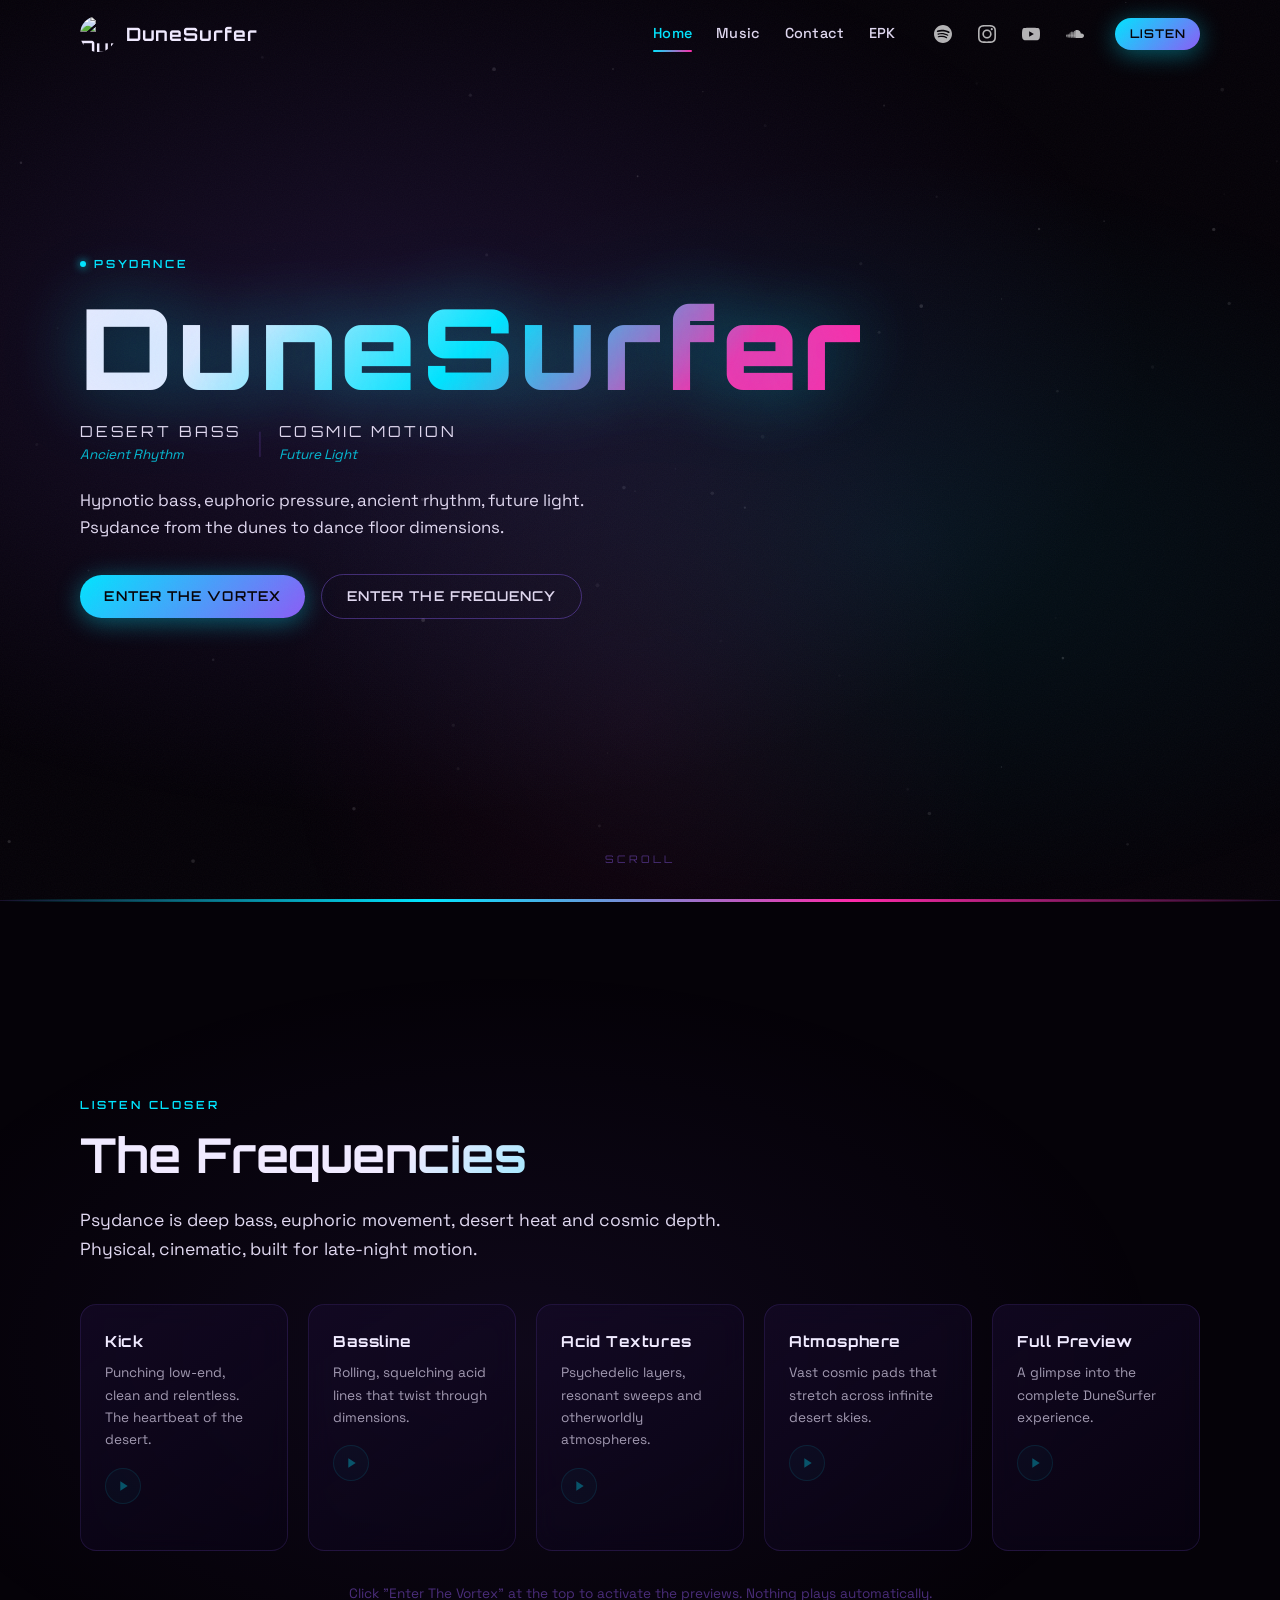
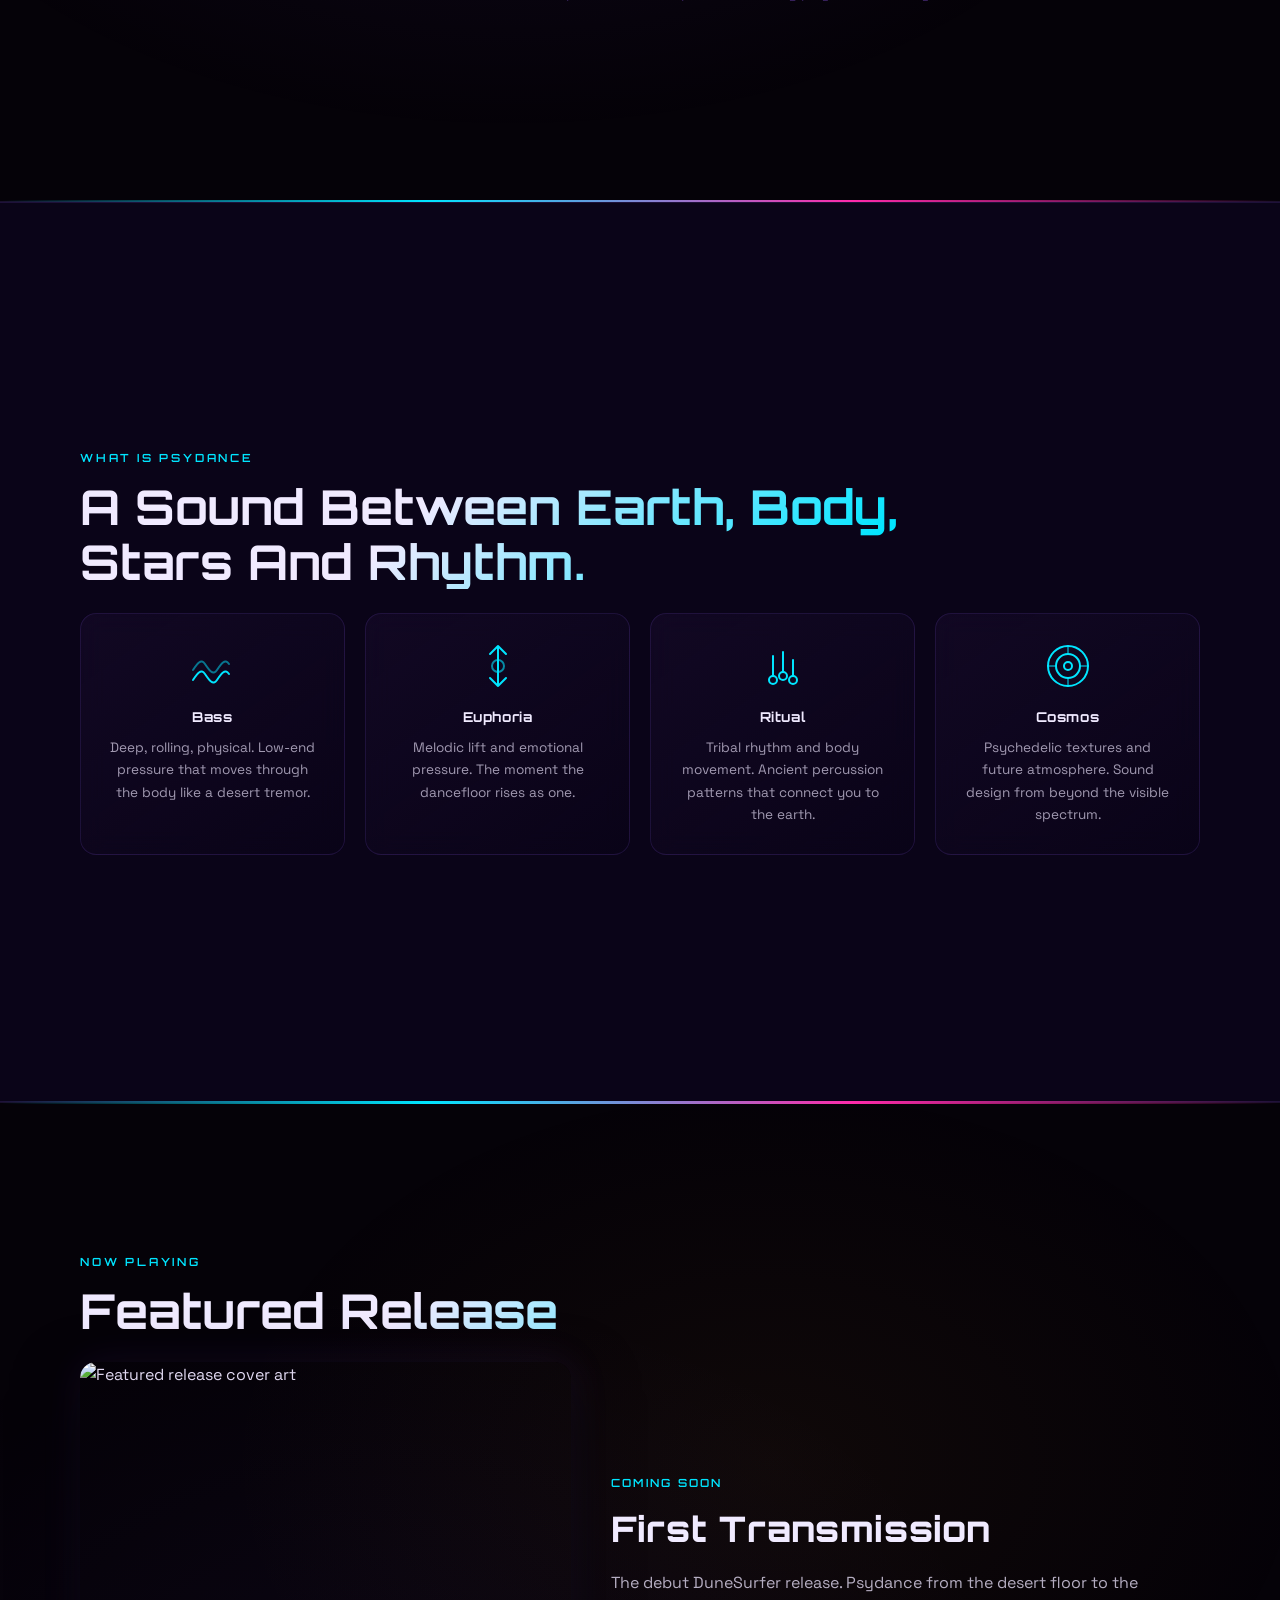
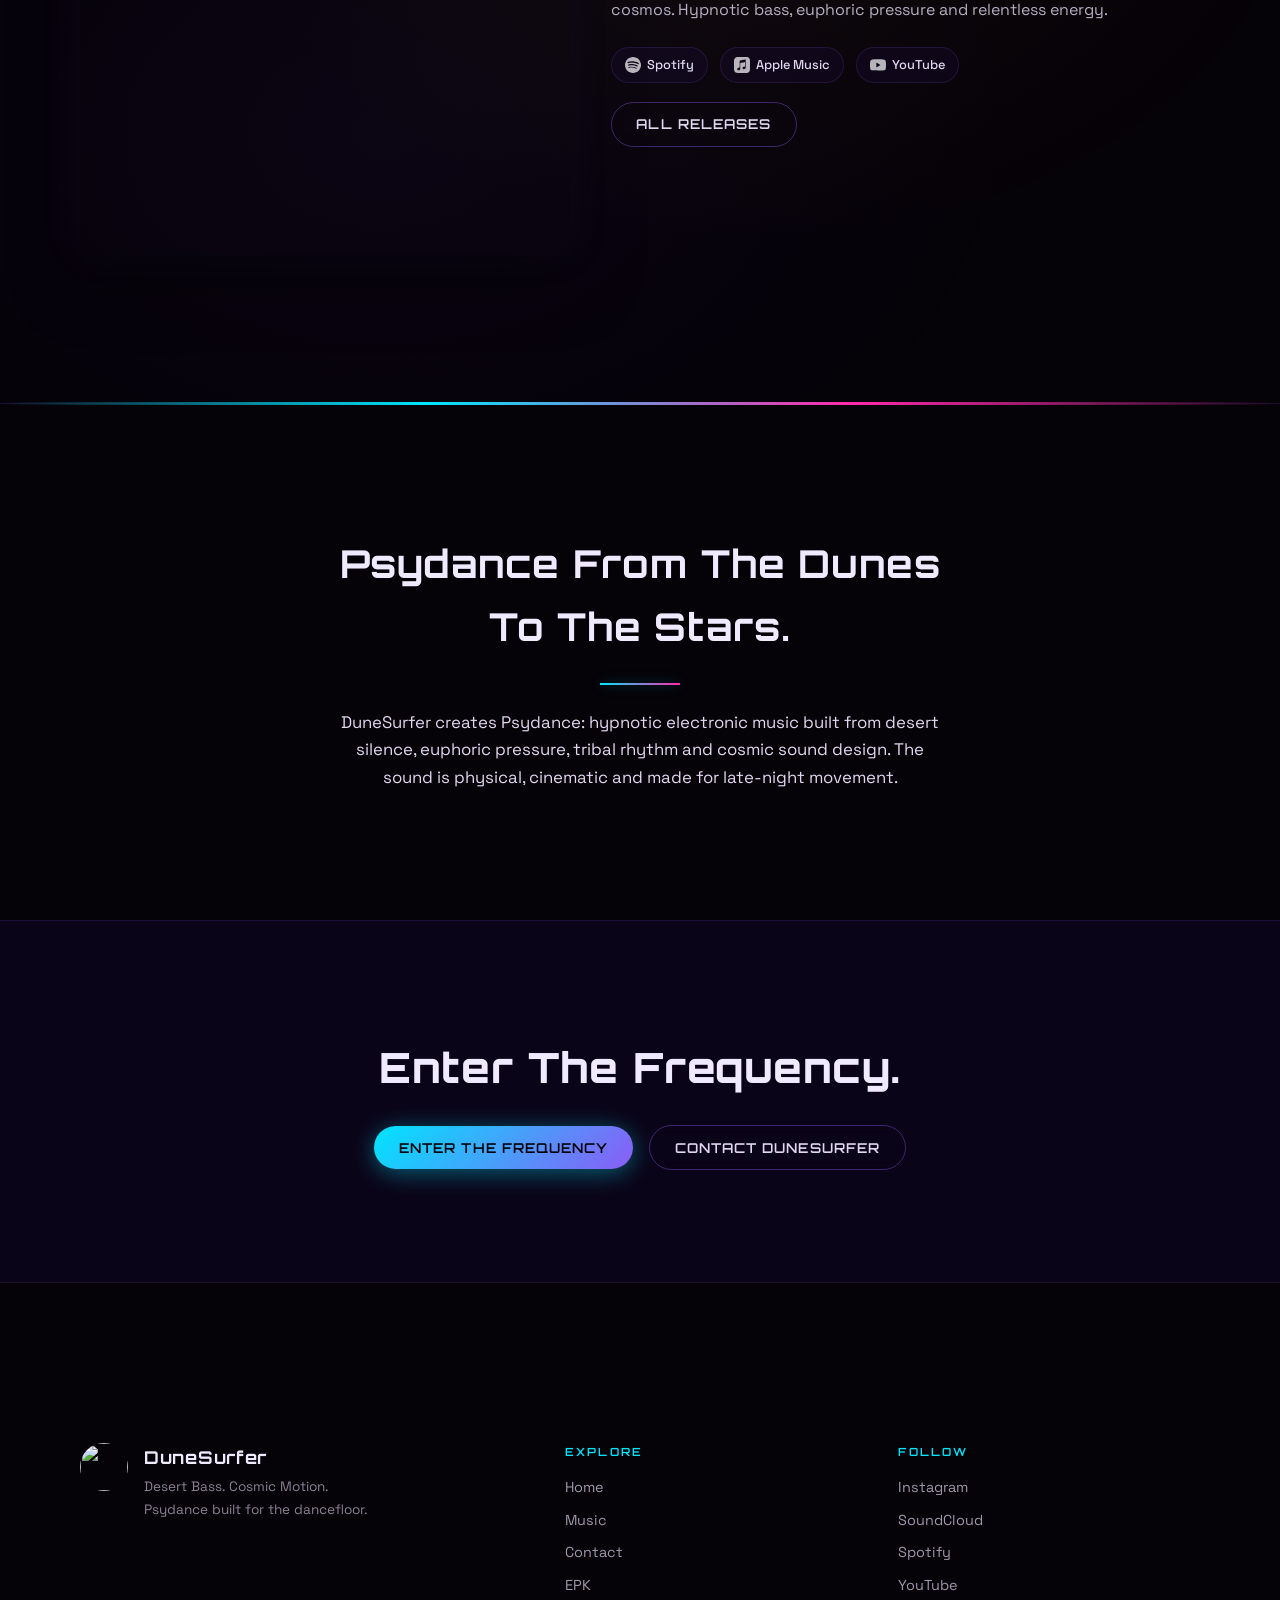
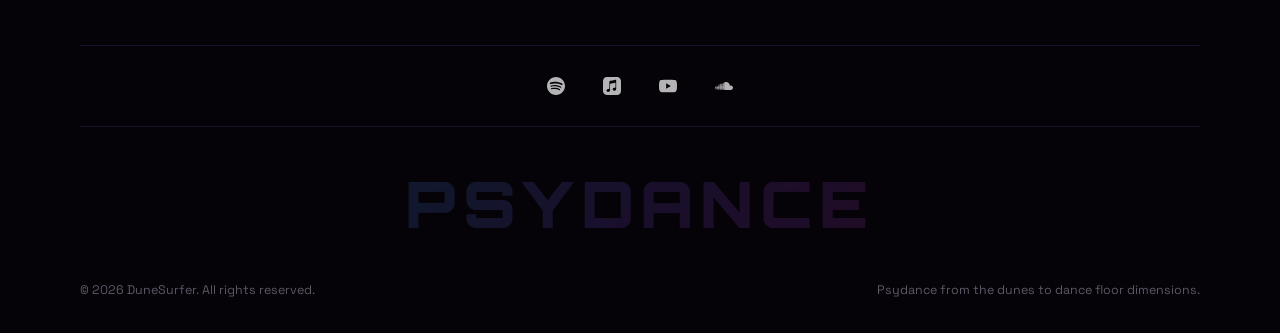
==== commit f4ee8eda: "Switch portal to Option 2: Particle Vortex Sphere for comparison Co-Authored-By: Claude Opus 4.6 <no" ====
--- a/dunesurfer-site/index.html
+++ b/dunesurfer-site/index.html
@@ -350,6 +350,6 @@
 
   <script src="./js/audio.js"></script>
   <script src="./js/main.js"></script>
-  <script src="./js/portal.js" defer></script>
+  <script src="./js/portal-vortex.js" defer></script>
 </body>
 </html>
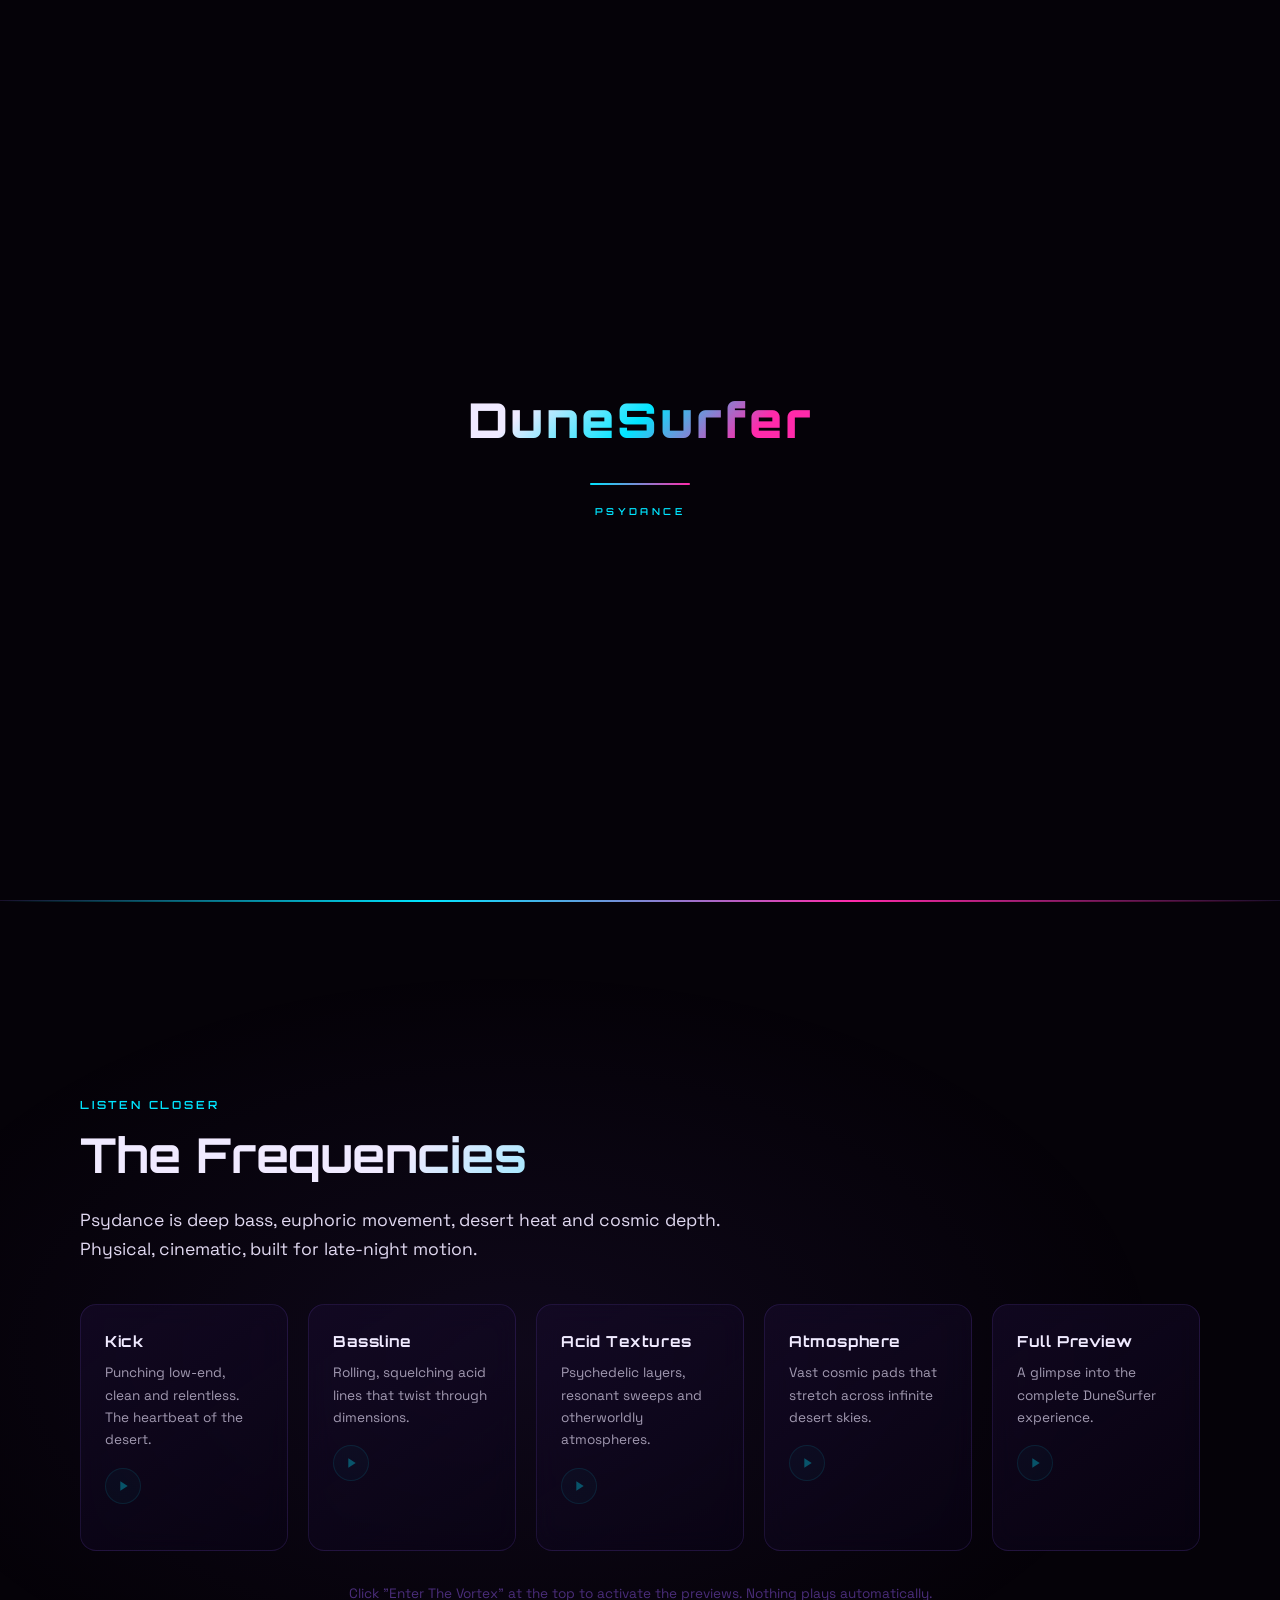
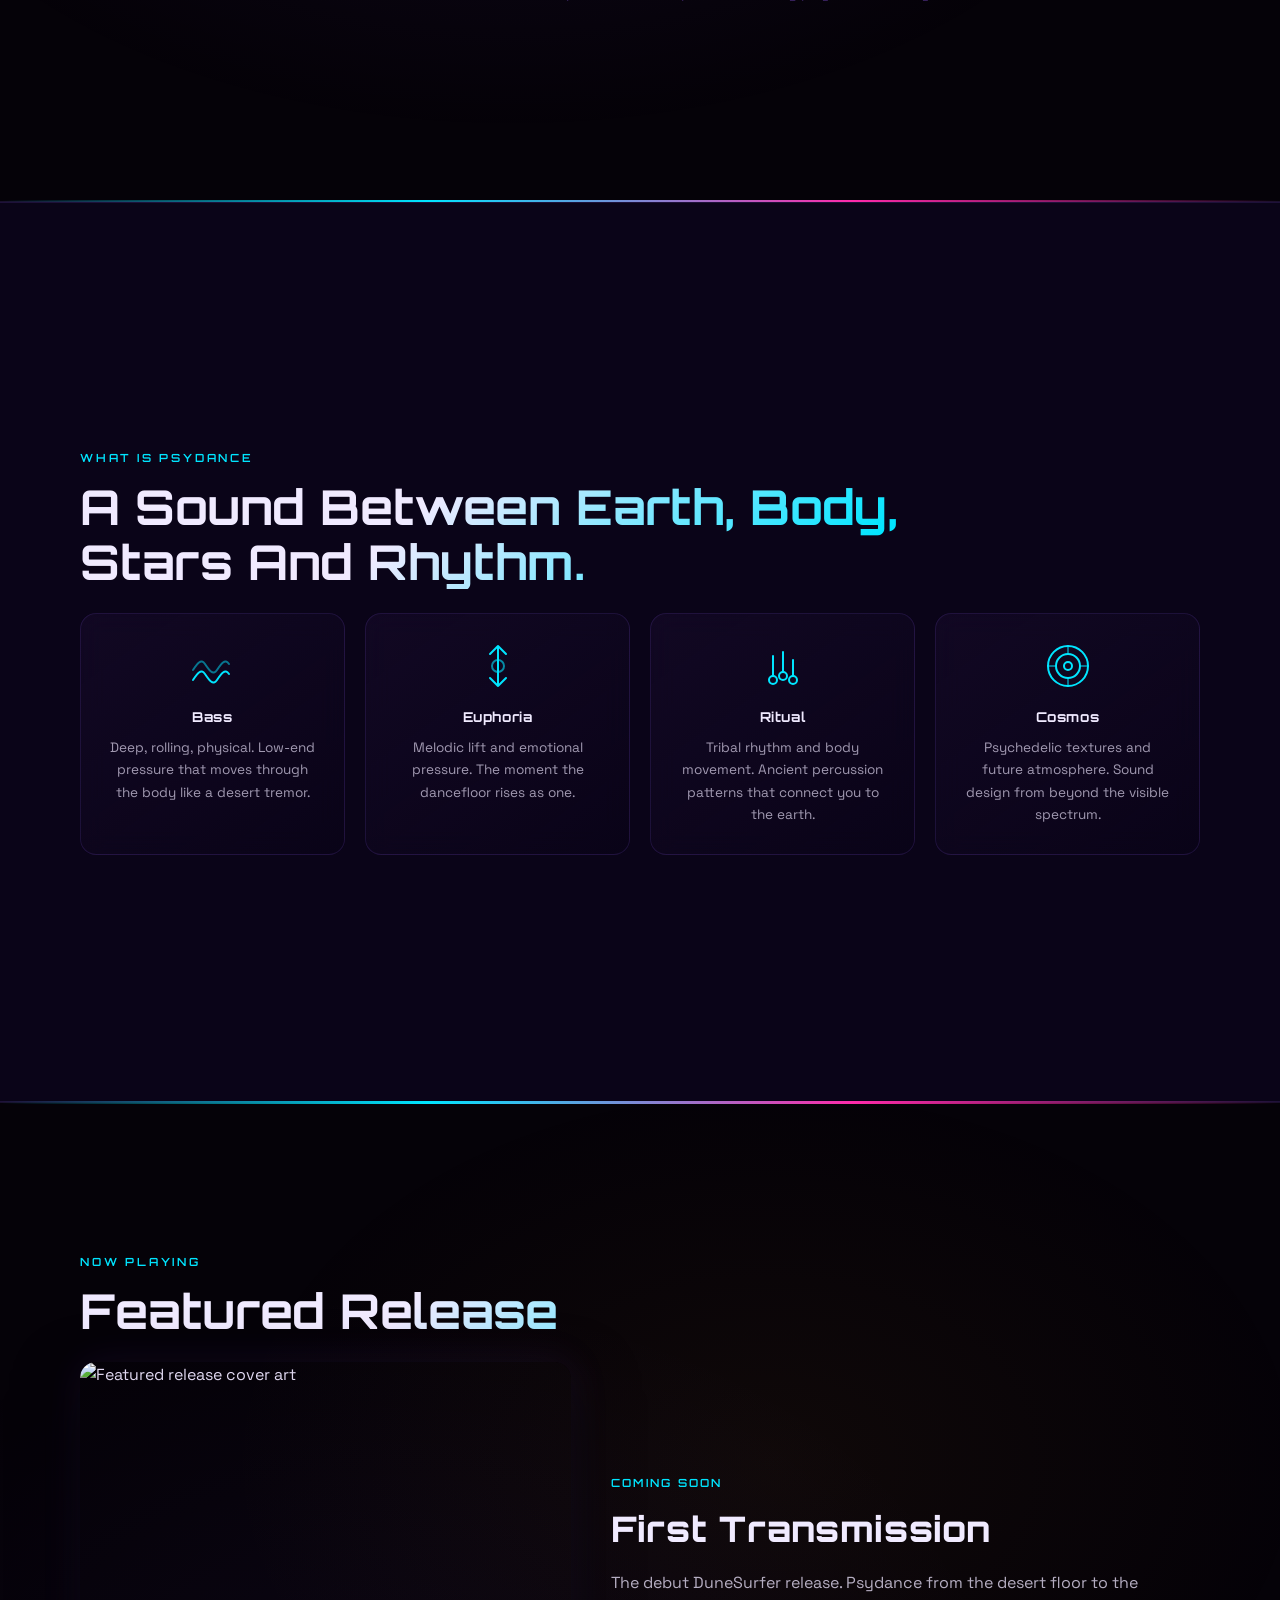
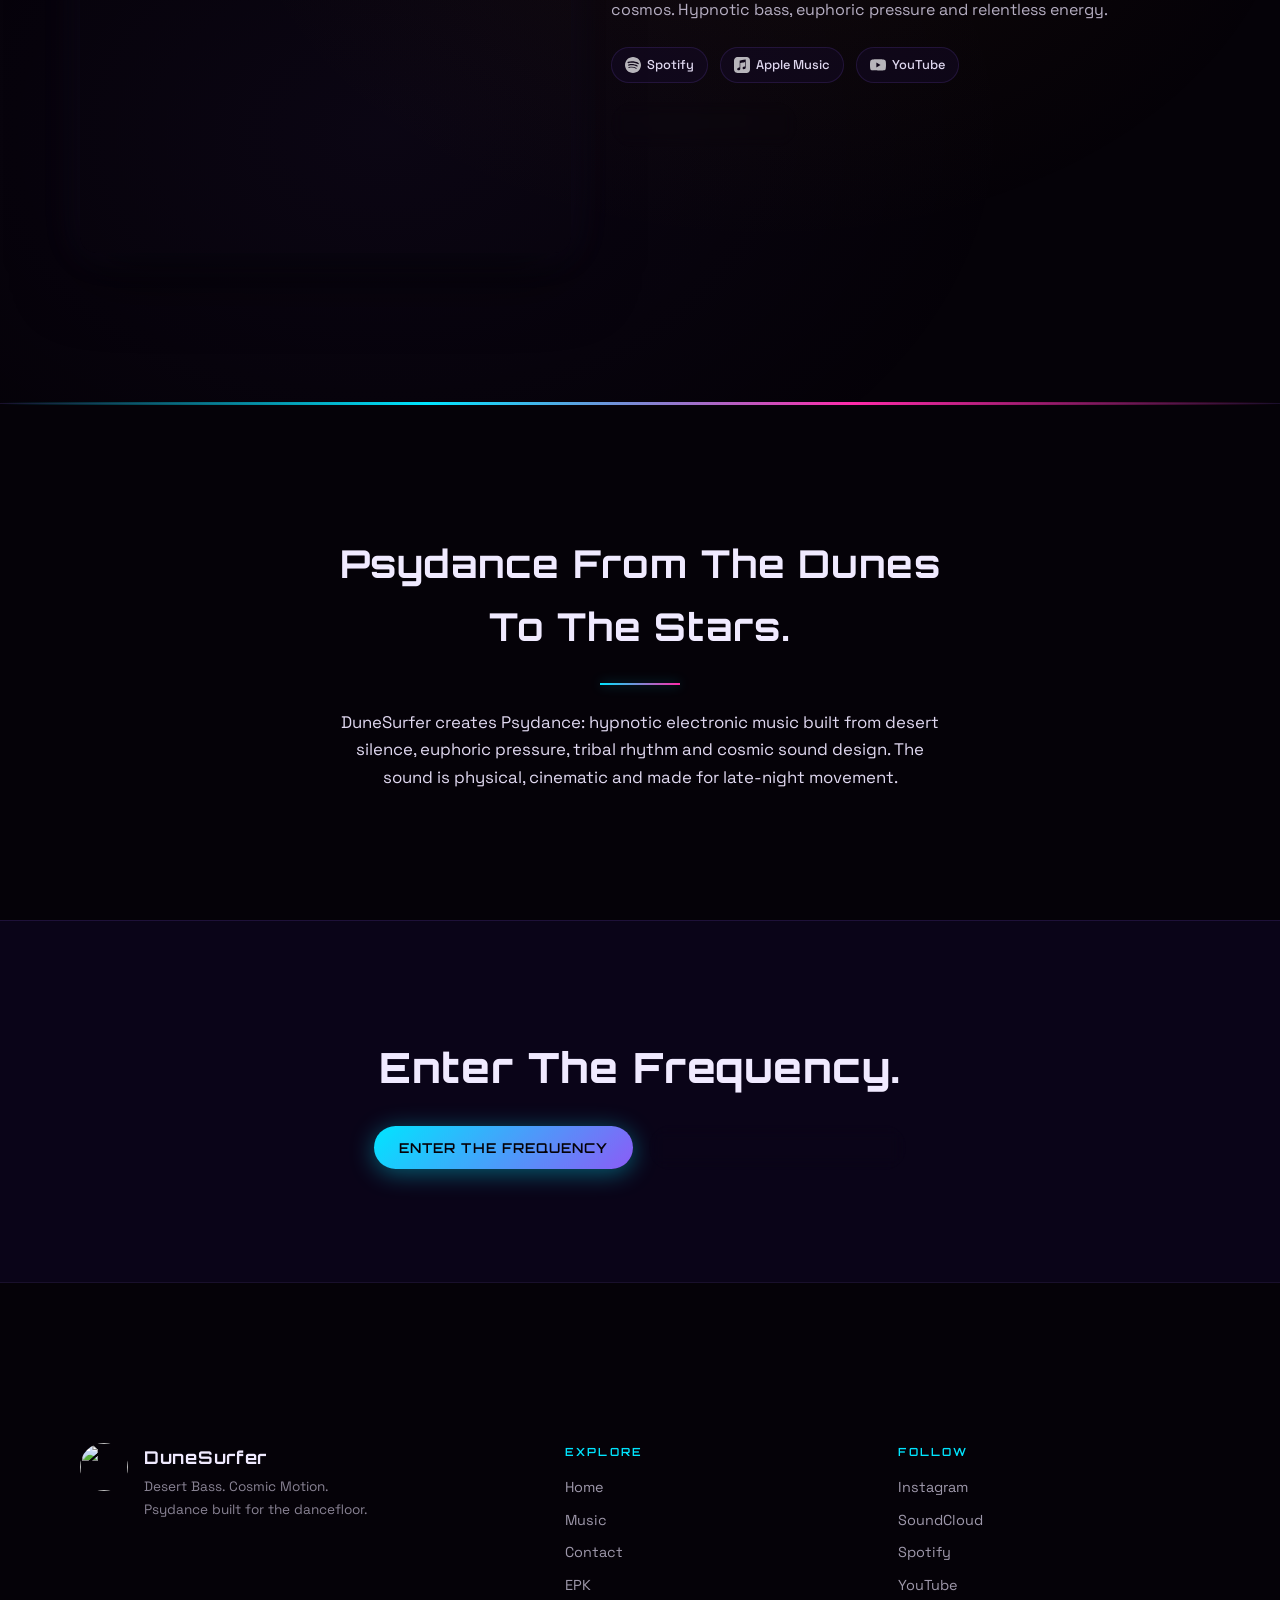
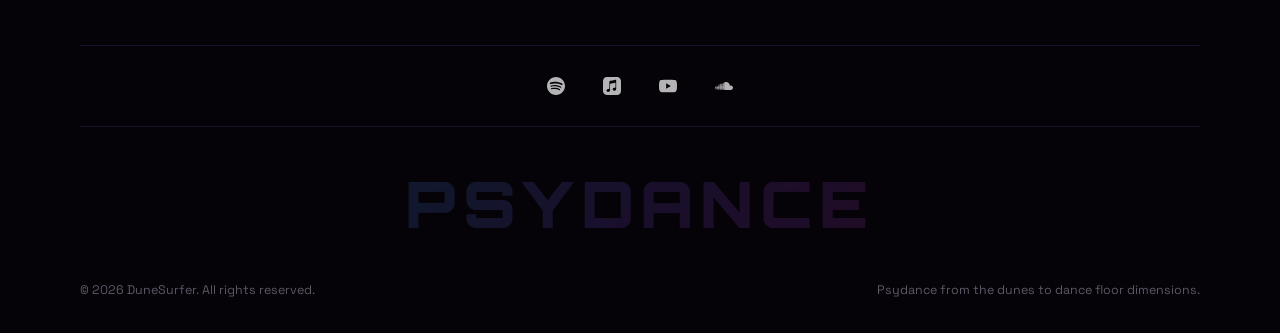
==== commit 1270c0a5: "Switch portal to Option 3: Portal Disc with Depth Layers Co-Authored-By: Claude Opus 4.6 <noreply@an" ====
--- a/dunesurfer-site/index.html
+++ b/dunesurfer-site/index.html
@@ -350,6 +350,6 @@
 
   <script src="./js/audio.js"></script>
   <script src="./js/main.js"></script>
-  <script src="./js/portal-vortex.js" defer></script>
+  <script src="./js/portal-disc.js" defer></script>
 </body>
 </html>
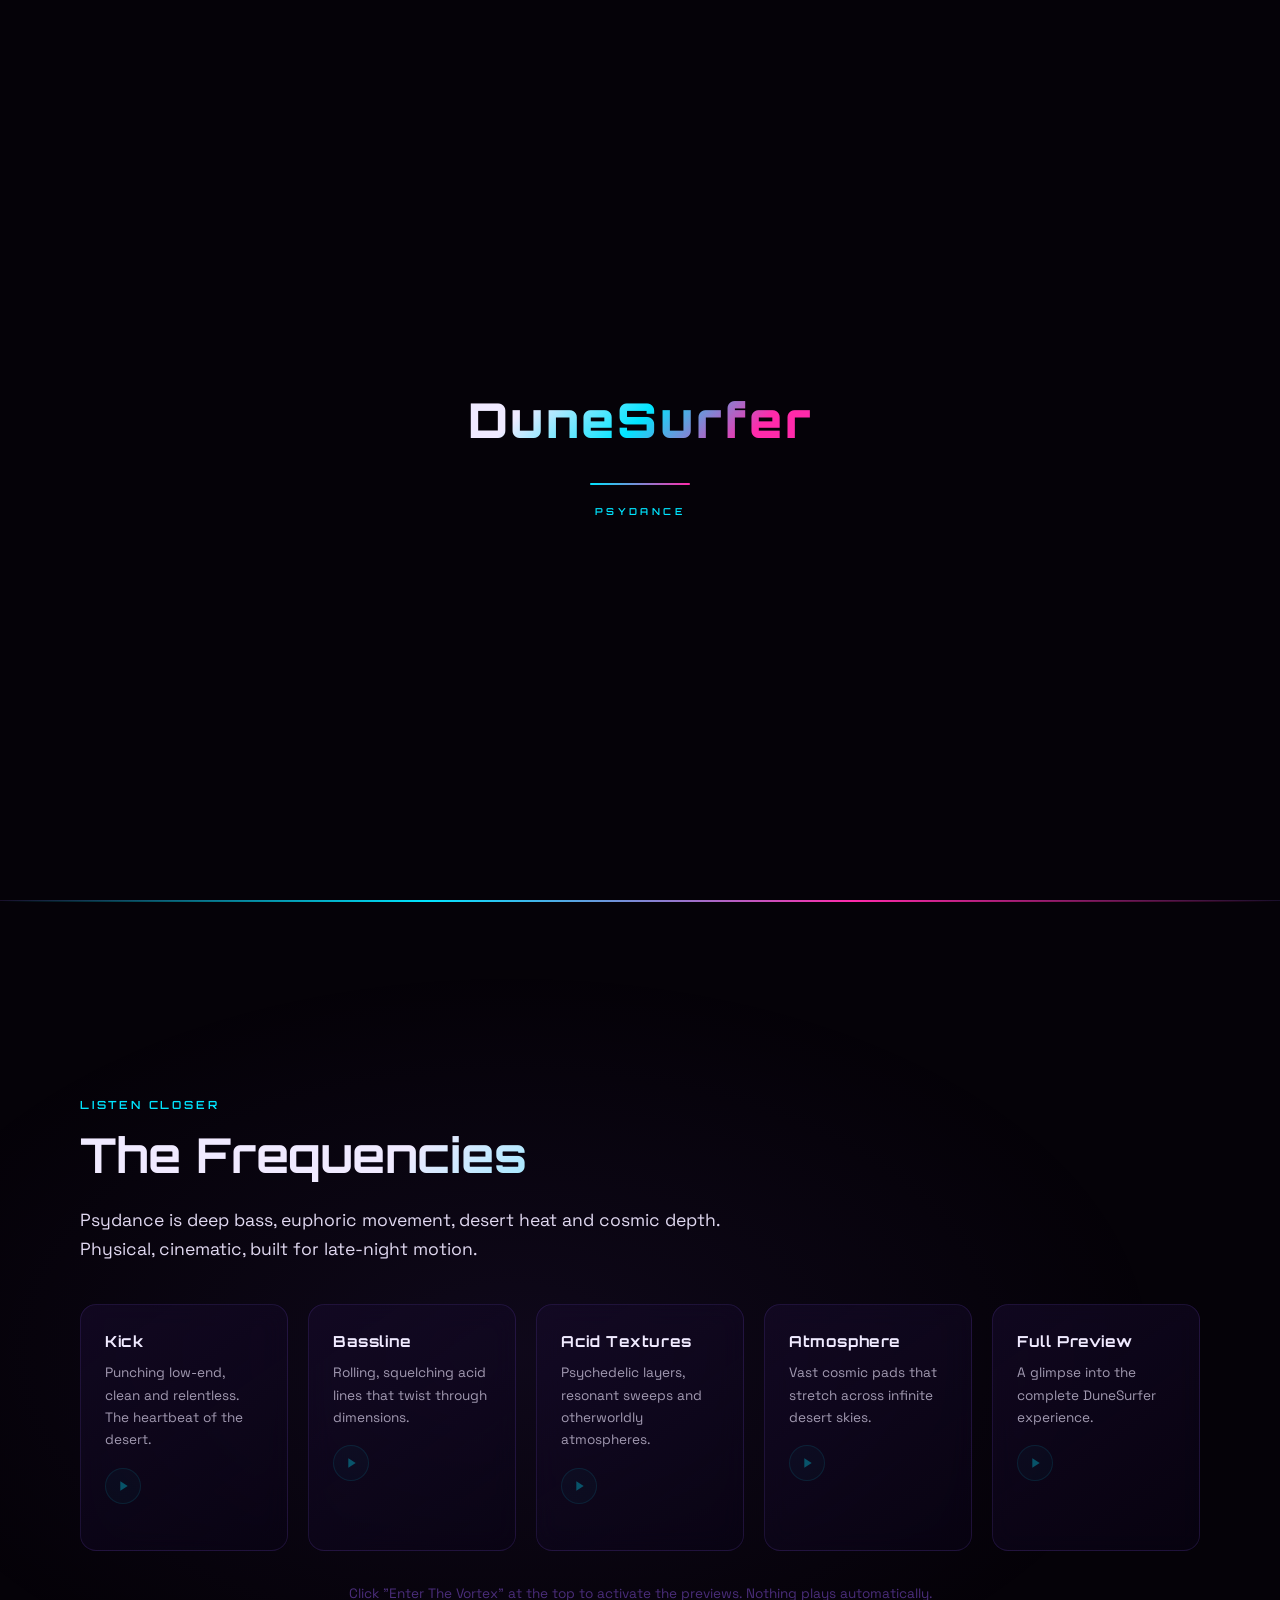
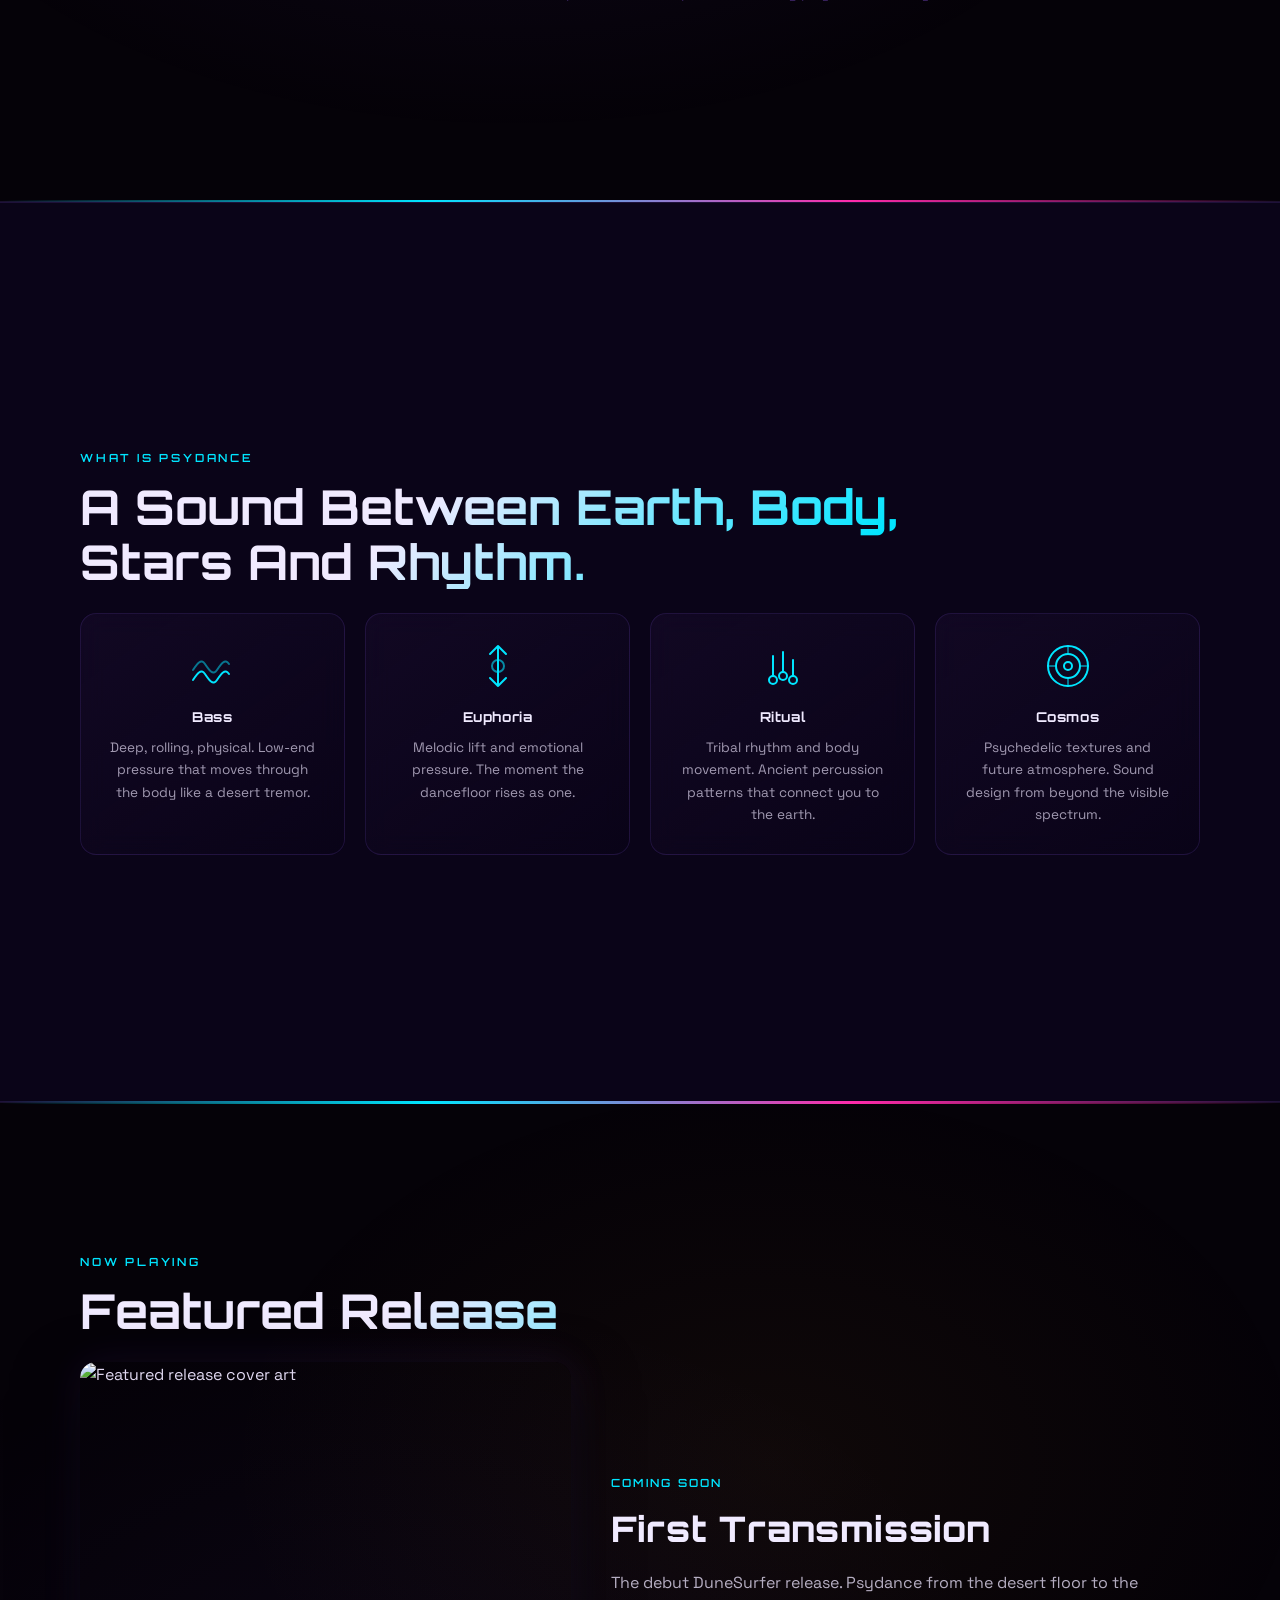
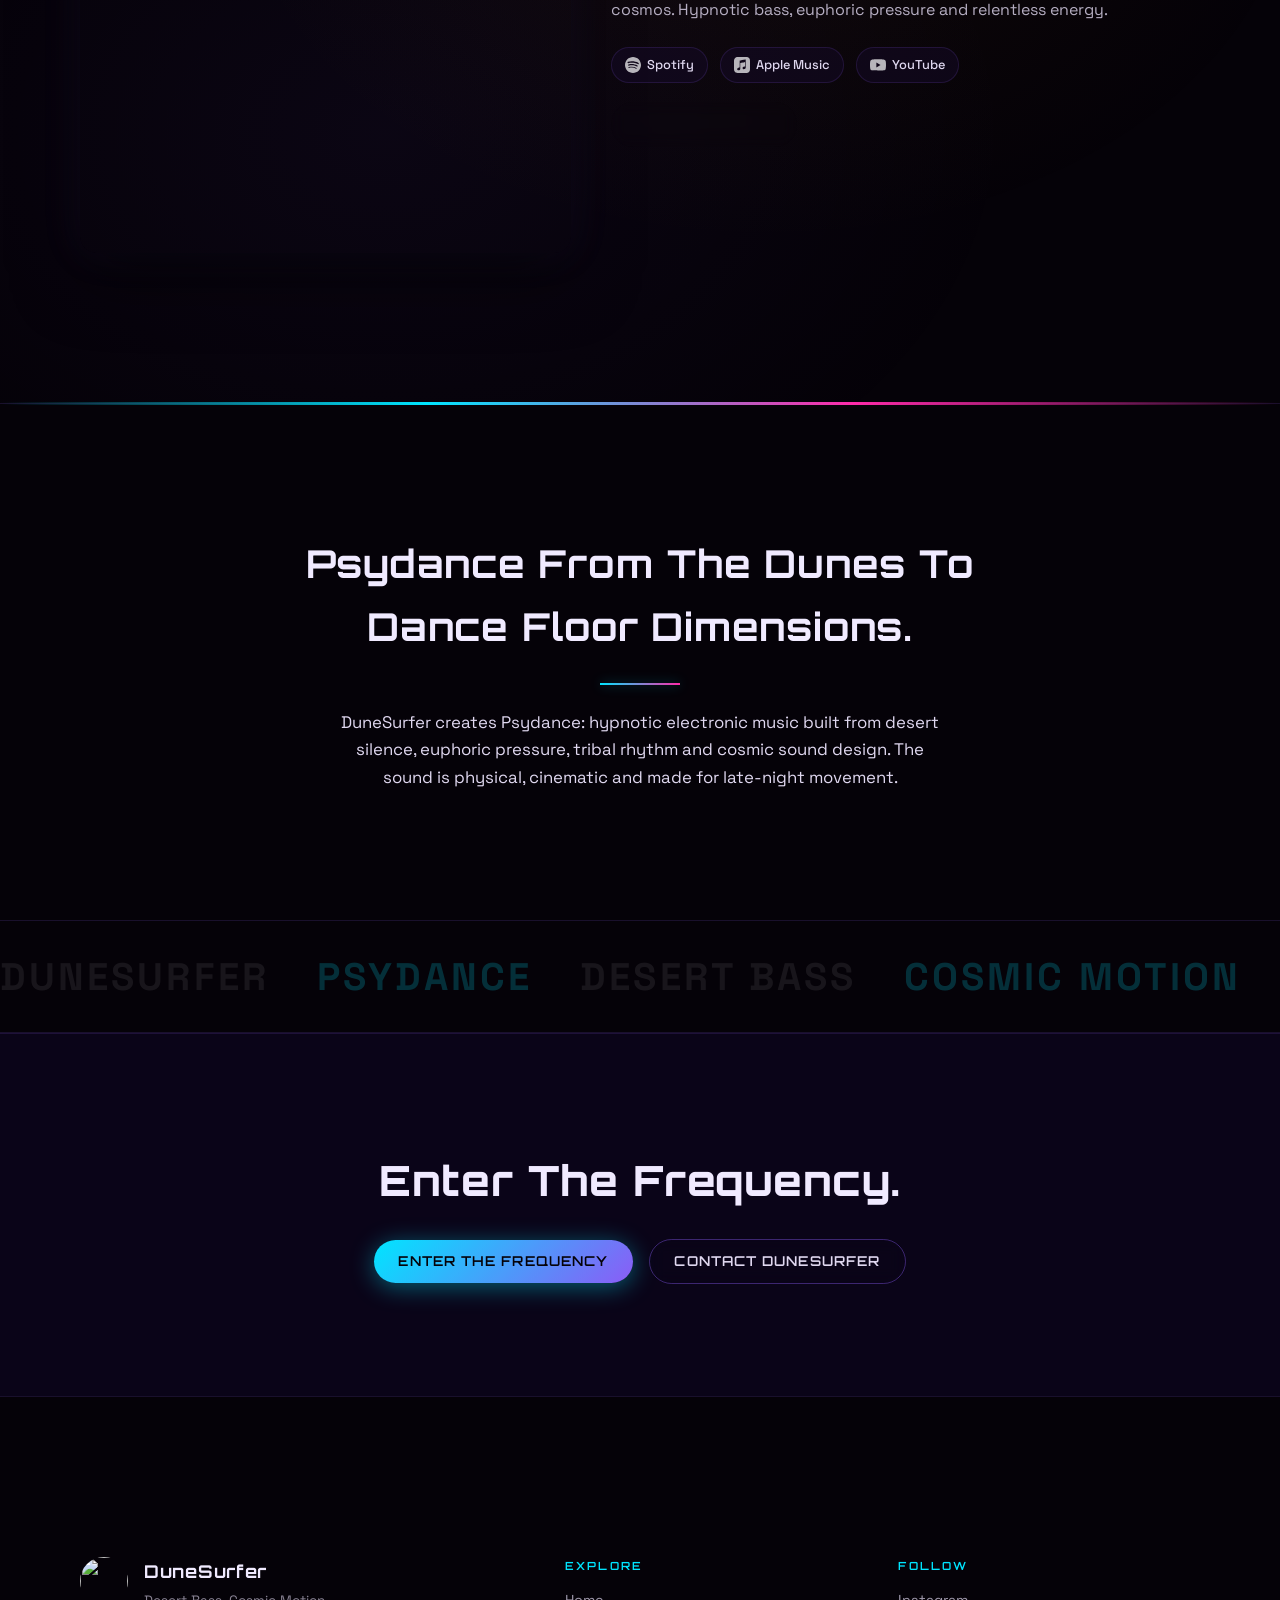
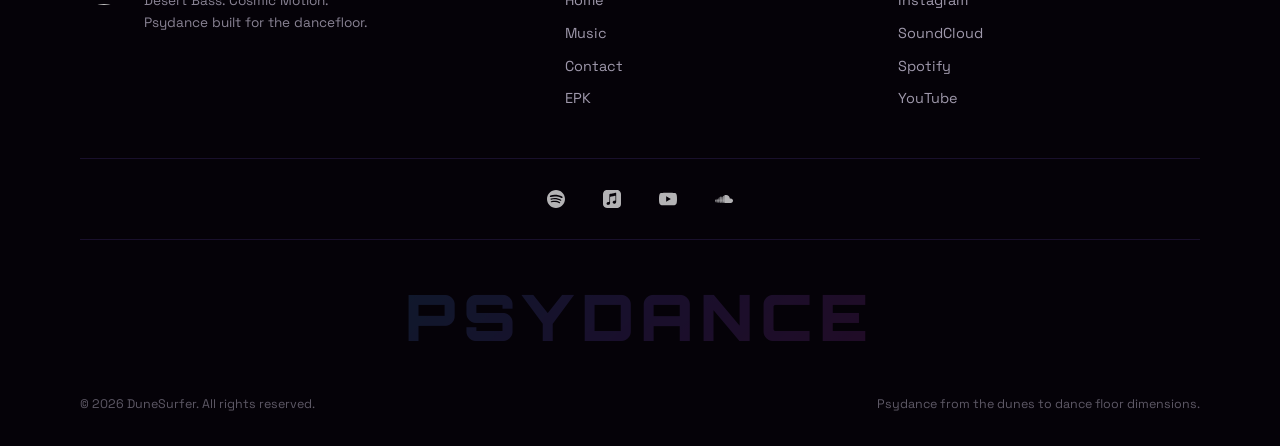
==== commit bd467e4b: "Add interactive upgrades to all pages and restore Option 1 portal - Add Lenis smooth scroll, GSAP, a" ====
--- a/dunesurfer-site/index.html
+++ b/dunesurfer-site/index.html
@@ -15,6 +15,9 @@
   <link rel="stylesheet" href="./css/style.css">
 
   <script src="https://cdn.jsdelivr.net/npm/three@0.160.0/build/three.min.js" defer></script>
+  <script src="https://cdn.jsdelivr.net/npm/lenis@1.1.18/dist/lenis.min.js" defer></script>
+  <script src="https://cdn.jsdelivr.net/npm/gsap@3.12.5/dist/gsap.min.js" defer></script>
+  <script src="https://cdn.jsdelivr.net/npm/gsap@3.12.5/dist/ScrollTrigger.min.js" defer></script>
 </head>
 <body class="loading">
   <!-- Preloader -->
@@ -76,7 +79,7 @@
       <div class="container hero-grid">
         <div class="hero-copy">
           <span class="hero-eyebrow hero-stagger" style="--stagger: 2.2s"><span class="dot" aria-hidden="true"></span>Psydance</span>
-          <h1 class="hero-title hero-stagger" style="--stagger: 2.4s">DuneSurfer</h1>
+          <h1 class="hero-title hero-stagger" data-split-text style="--stagger: 2.4s">DuneSurfer</h1>
           <div class="hero-tagline-wrap hero-stagger" style="--stagger: 2.6s">
             <div class="tagline-col">
               <p class="hero-tagline">Desert Bass</p>
@@ -91,14 +94,14 @@
           <p class="hero-sub hero-stagger" style="--stagger: 2.8s">Hypnotic bass, euphoric pressure, ancient rhythm, future light. Psydance from the dunes to dance floor dimensions.</p>
 
           <div class="hero-actions hero-stagger" style="--stagger: 3s">
-            <button id="enter-sound" class="btn btn-primary" type="button">Enter The Vortex</button>
+            <button id="enter-sound" class="btn btn-primary" type="button" data-magnetic>Enter The Vortex</button>
             <span class="sound-status" role="status"><span class="pulse-dot" aria-hidden="true"></span>Frequencies Active</span>
-            <a class="btn btn-secondary" href="./music.html">Enter The Frequency</a>
+            <a class="btn btn-secondary" href="./music.html" data-magnetic>Enter The Frequency</a>
           </div>
           <p id="sound-live" class="visually-hidden" role="status" aria-live="polite"></p>
         </div>
 
-        <div class="portal-stage hero-stagger" style="--stagger: 2.5s">
+        <div class="portal-stage hero-stagger" data-parallax="0.15" style="--stagger: 2.5s">
           <div id="sound-portal" aria-hidden="true"></div>
           <div class="portal-fallback">
             <img class="fallback-mark" src="./assets/images/dunesurfer-mark.png" alt="Glowing cosmic DuneSurfer mandala">
@@ -113,8 +116,8 @@
 
     <section id="the-sound" class="section-cinematic mood-sound" aria-labelledby="sound-heading">
       <div class="container">
-        <span class="section-kicker reveal">Listen closer</span>
-        <h2 id="sound-heading" class="section-title reveal">The Frequencies</h2>
+        <span class="section-kicker reveal" data-scramble>Listen closer</span>
+        <h2 id="sound-heading" class="section-title reveal" data-split-text="words">The Frequencies</h2>
         <p class="section-lead reveal">Psydance is deep bass, euphoric movement, desert heat and cosmic depth. Physical, cinematic, built for late-night motion.</p>
 
         <div class="capsule-grid">
@@ -202,8 +205,8 @@
 
     <section class="section-cinematic mood-identity" aria-labelledby="identity-heading">
       <div class="container">
-        <span class="section-kicker reveal">What is Psydance</span>
-        <h2 id="identity-heading" class="section-title reveal">A Sound Between Earth, Body,<br>Stars And Rhythm.</h2>
+        <span class="section-kicker reveal" data-scramble>What is Psydance</span>
+        <h2 id="identity-heading" class="section-title reveal" data-split-text="words">A Sound Between Earth, Body,<br>Stars And Rhythm.</h2>
 
         <div class="identity-grid">
           <article class="identity-card glass-card tilt reveal">
@@ -245,12 +248,12 @@
 
     <section class="section-cinematic mood-release" aria-labelledby="featured-heading">
       <div class="container">
-        <span class="section-kicker reveal">Now playing</span>
-        <h2 id="featured-heading" class="section-title reveal">Featured Release</h2>
+        <span class="section-kicker reveal" data-scramble>Now playing</span>
+        <h2 id="featured-heading" class="section-title reveal" data-split-text="words">Featured Release</h2>
 
         <div class="featured-wrap">
           <div class="cover-frame tilt reveal">
-            <img src="./assets/images/release-placeholder.jpg" alt="Featured release cover art" onerror="this.onerror=null;this.src='./assets/images/release-placeholder.jpg';">
+            <img src="./assets/images/release-placeholder.jpg" alt="Featured release cover art" data-reveal-image onerror="this.onerror=null;this.src='./assets/images/release-placeholder.jpg';">
           </div>
           <div class="featured-panel reveal">
             <span class="release-date">Coming Soon</span>
@@ -281,18 +284,31 @@
 
     <section class="statement mood-statement" aria-labelledby="statement-heading">
       <div class="container">
-        <h2 id="statement-heading" class="reveal">Psydance From The Dunes<br>To The Stars.</h2>
+        <h2 id="statement-heading" class="reveal" data-split-text="words">Psydance From The Dunes To Dance Floor Dimensions.</h2>
         <hr class="glow-divider">
         <p class="reveal">DuneSurfer creates Psydance: hypnotic electronic music built from desert silence, euphoric pressure, tribal rhythm and cosmic sound design. The sound is physical, cinematic and made for late-night movement.</p>
       </div>
     </section>
 
+    <div data-marquee aria-hidden="true">
+      <div class="marquee-inner">
+        <span>DuneSurfer</span>
+        <span class="marquee-accent">Psydance</span>
+        <span>Desert Bass</span>
+        <span class="marquee-accent">Cosmic Motion</span>
+        <span>Ancient Rhythm</span>
+        <span class="marquee-accent">Future Light</span>
+        <span>Enter The Frequency</span>
+        <span class="marquee-accent">DuneSurfer</span>
+      </div>
+    </div>
+
     <section class="cta-final" aria-labelledby="cta-heading">
       <div class="container">
         <h2 id="cta-heading" class="reveal">Enter The Frequency.</h2>
         <div class="hero-actions reveal">
-          <a class="btn btn-primary" href="./music.html">Enter The Frequency</a>
-          <a class="btn btn-secondary" href="./contact.html">Contact DuneSurfer</a>
+          <a class="btn btn-primary" href="./music.html" data-magnetic>Enter The Frequency</a>
+          <a class="btn btn-secondary" href="./contact.html" data-magnetic>Contact DuneSurfer</a>
         </div>
       </div>
     </section>
@@ -350,6 +366,7 @@
 
   <script src="./js/audio.js"></script>
   <script src="./js/main.js"></script>
-  <script src="./js/portal-disc.js" defer></script>
+  <script src="./js/portal.js" defer></script>
+  <script src="./js/interactions.js" defer></script>
 </body>
 </html>
--- a/dunesurfer-site/css/style.css
+++ b/dunesurfer-site/css/style.css
@@ -1366,3 +1366,192 @@
   .particle-canvas { display: none; }
   html { scroll-behavior: auto; }
 }
+
+/* ── Custom cursor ── */
+.cursor-dot {
+  position: fixed;
+  top: 0; left: 0;
+  width: 8px; height: 8px;
+  background: #00e5ff;
+  border-radius: 50%;
+  pointer-events: none;
+  z-index: 99999;
+  mix-blend-mode: difference;
+  transform: translate(-50%, -50%);
+  transition: transform 0.15s ease;
+}
+.cursor-ring {
+  position: fixed;
+  top: 0; left: 0;
+  width: 40px; height: 40px;
+  border: 1px solid rgba(255,255,255,0.3);
+  border-radius: 50%;
+  pointer-events: none;
+  z-index: 99998;
+  transform: translate(-50%, -50%);
+  transition: width 0.3s ease, height 0.3s ease, border-color 0.3s ease;
+}
+.cursor-ring.cursor-active {
+  width: 60px; height: 60px;
+  border-color: #00e5ff;
+}
+@media (hover: hover) {
+  .has-custom-cursor,
+  .has-custom-cursor a,
+  .has-custom-cursor button,
+  .has-custom-cursor input,
+  .has-custom-cursor textarea,
+  .has-custom-cursor select { cursor: none !important; }
+}
+@media (hover: none) {
+  .cursor-dot, .cursor-ring { display: none !important; }
+}
+
+/* ── Split text ── */
+[data-split-text] .word {
+  display: inline-block;
+  overflow: hidden;
+  vertical-align: top;
+}
+[data-split-text] .char {
+  display: inline-block;
+  will-change: transform;
+}
+
+/* ── Magnetic buttons ── */
+[data-magnetic] {
+  will-change: transform;
+  transition: box-shadow 0.3s ease;
+}
+[data-magnetic]:hover {
+  box-shadow: 0 0 30px rgba(0, 229, 255, 0.15), 0 0 60px rgba(0, 229, 255, 0.05);
+}
+
+/* ── Image reveal ── */
+.reveal-image-wrap {
+  overflow: hidden;
+  border-radius: inherit;
+}
+.reveal-image-wrap img {
+  will-change: transform, clip-path;
+}
+
+/* ── Horizontal scroll ── */
+[data-horizontal-scroll] {
+  overflow: hidden;
+}
+.horizontal-track {
+  display: flex;
+  gap: 2rem;
+  will-change: transform;
+  padding: 0 2rem;
+}
+.horizontal-track .h-card {
+  flex: 0 0 clamp(280px, 30vw, 400px);
+  aspect-ratio: 3/4;
+  border-radius: 16px;
+  overflow: hidden;
+  position: relative;
+  background: rgba(255,255,255,0.03);
+  border: 1px solid rgba(255,255,255,0.06);
+}
+.horizontal-track .h-card img {
+  width: 100%; height: 100%;
+  object-fit: cover;
+  transition: transform 0.6s ease;
+}
+.horizontal-track .h-card:hover img {
+  transform: scale(1.08);
+}
+.horizontal-track .h-card .h-card-content {
+  position: absolute;
+  bottom: 0; left: 0; right: 0;
+  padding: 1.5rem;
+  background: linear-gradient(transparent, rgba(6,1,14,0.9));
+}
+.horizontal-track .h-card .h-card-content h3 {
+  font-size: 1.1rem;
+  margin-bottom: 0.3rem;
+}
+.horizontal-track .h-card .h-card-content p {
+  font-size: 0.8rem;
+  color: rgba(255,255,255,0.5);
+}
+
+/* ── Marquee ── */
+[data-marquee] {
+  overflow: hidden;
+  white-space: nowrap;
+  padding: 1.5rem 0;
+  border-top: 1px solid var(--color-line, rgba(255,255,255,0.06));
+  border-bottom: 1px solid var(--color-line, rgba(255,255,255,0.06));
+}
+.marquee-inner {
+  display: inline-flex;
+  gap: 3rem;
+  will-change: transform;
+}
+.marquee-inner span {
+  font-size: clamp(1.2rem, 3vw, 2.5rem);
+  font-weight: 700;
+  text-transform: uppercase;
+  letter-spacing: 0.08em;
+  color: rgba(255,255,255,0.08);
+  white-space: nowrap;
+}
+.marquee-inner span.marquee-accent {
+  color: rgba(0, 229, 255, 0.2);
+}
+
+/* ── Enhanced reveals ── */
+.reveal-child {
+  will-change: transform, opacity;
+}
+
+/* Glow divider upgrade */
+.section-divider-glow {
+  height: 1px;
+  background: linear-gradient(90deg, transparent, #00e5ff, #ff2aaa, #8b5cf6, transparent);
+  opacity: 0.3;
+  margin: 0;
+}
+
+/* ── Scramble text ── */
+[data-scramble] {
+  font-variant-numeric: tabular-nums;
+}
+
+/* ── Lenis overrides ── */
+html.lenis, html.lenis body {
+  height: auto;
+}
+.lenis.lenis-smooth {
+  scroll-behavior: auto !important;
+}
+.lenis.lenis-smooth [data-lenis-prevent] {
+  overscroll-behavior: contain;
+}
+.lenis.lenis-stopped {
+  overflow: hidden;
+}
+
+/* ── Enhanced glass-card hover ── */
+.glass-card {
+  transition: transform 0.5s cubic-bezier(0.23, 1, 0.32, 1),
+              border-color 0.5s ease,
+              box-shadow 0.5s ease;
+}
+.glass-card:hover {
+  border-color: rgba(0, 229, 255, 0.15);
+  box-shadow: 0 8px 40px rgba(0, 229, 255, 0.06), 0 0 0 1px rgba(0, 229, 255, 0.08);
+}
+
+/* ── Parallax ── */
+[data-parallax] {
+  will-change: transform;
+}
+
+/* ── Portal parallax on scroll ── */
+.portal-stage {
+  will-change: transform;
+}
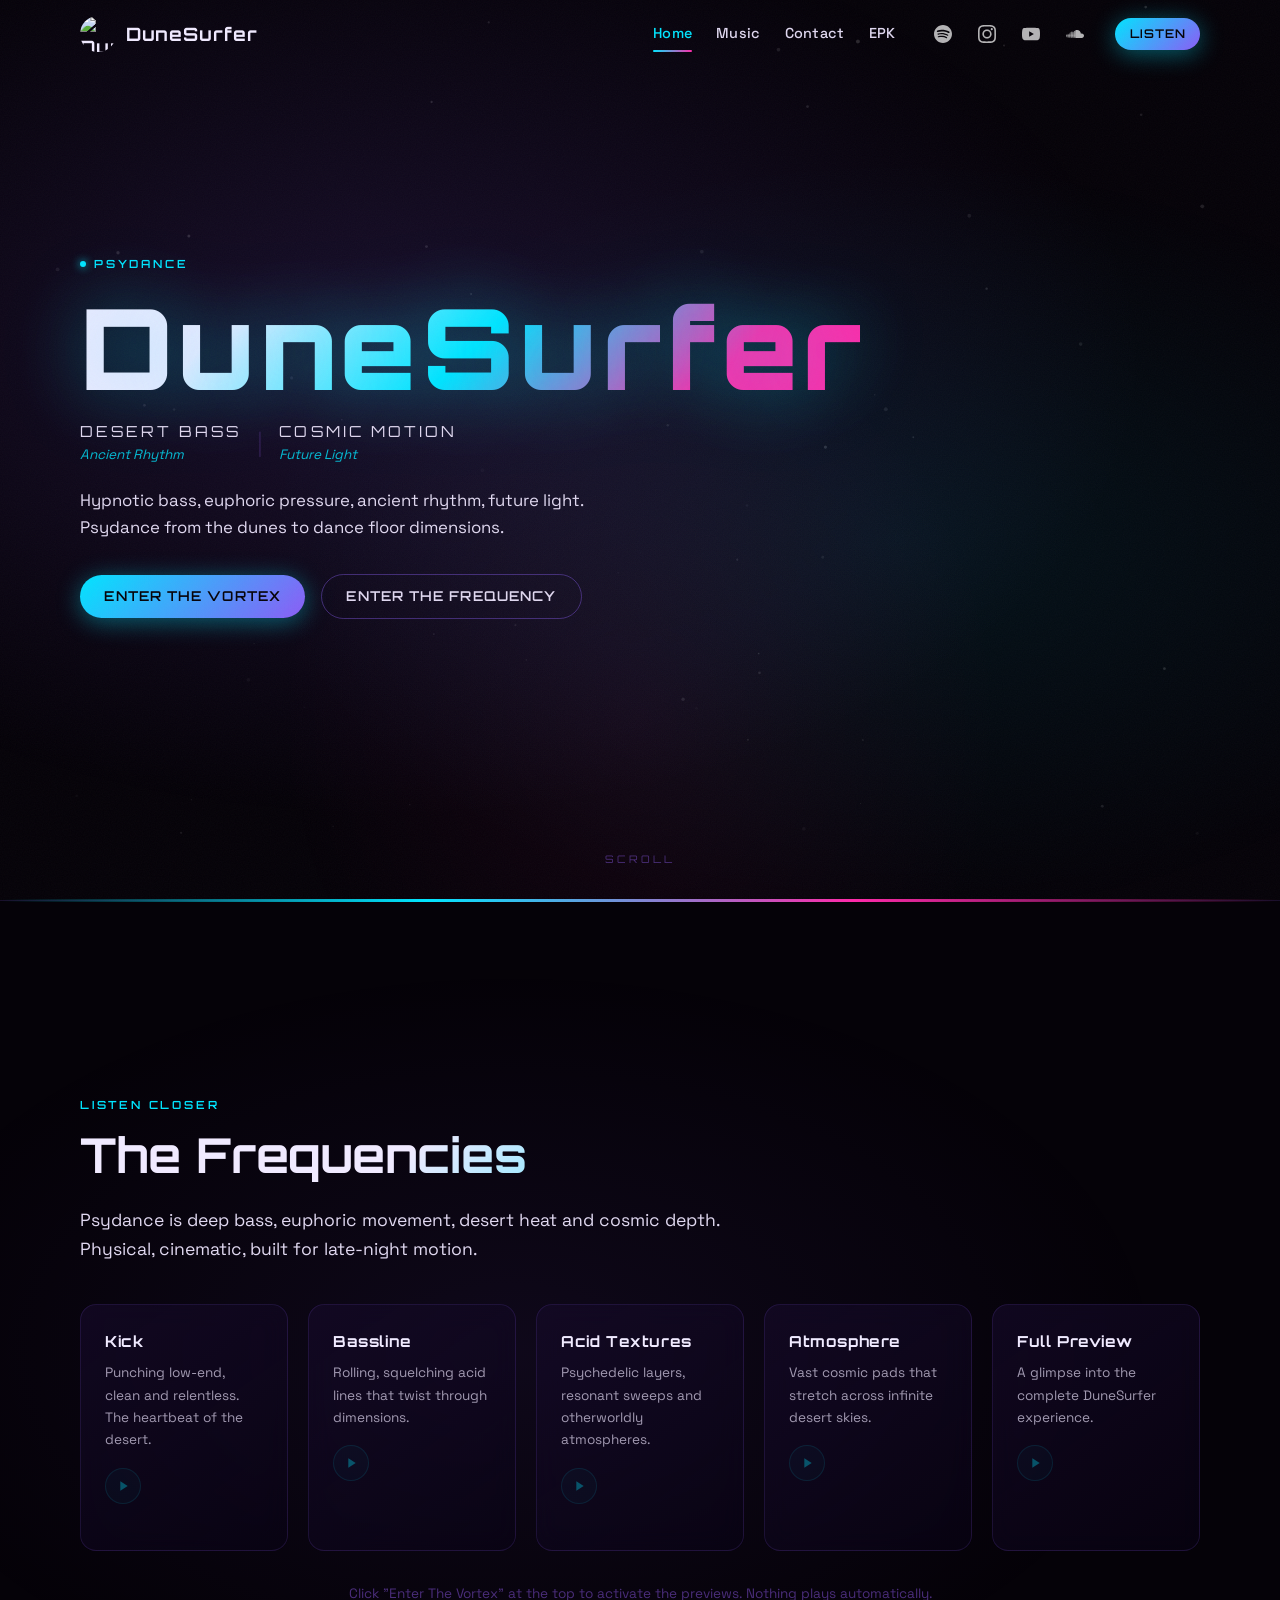
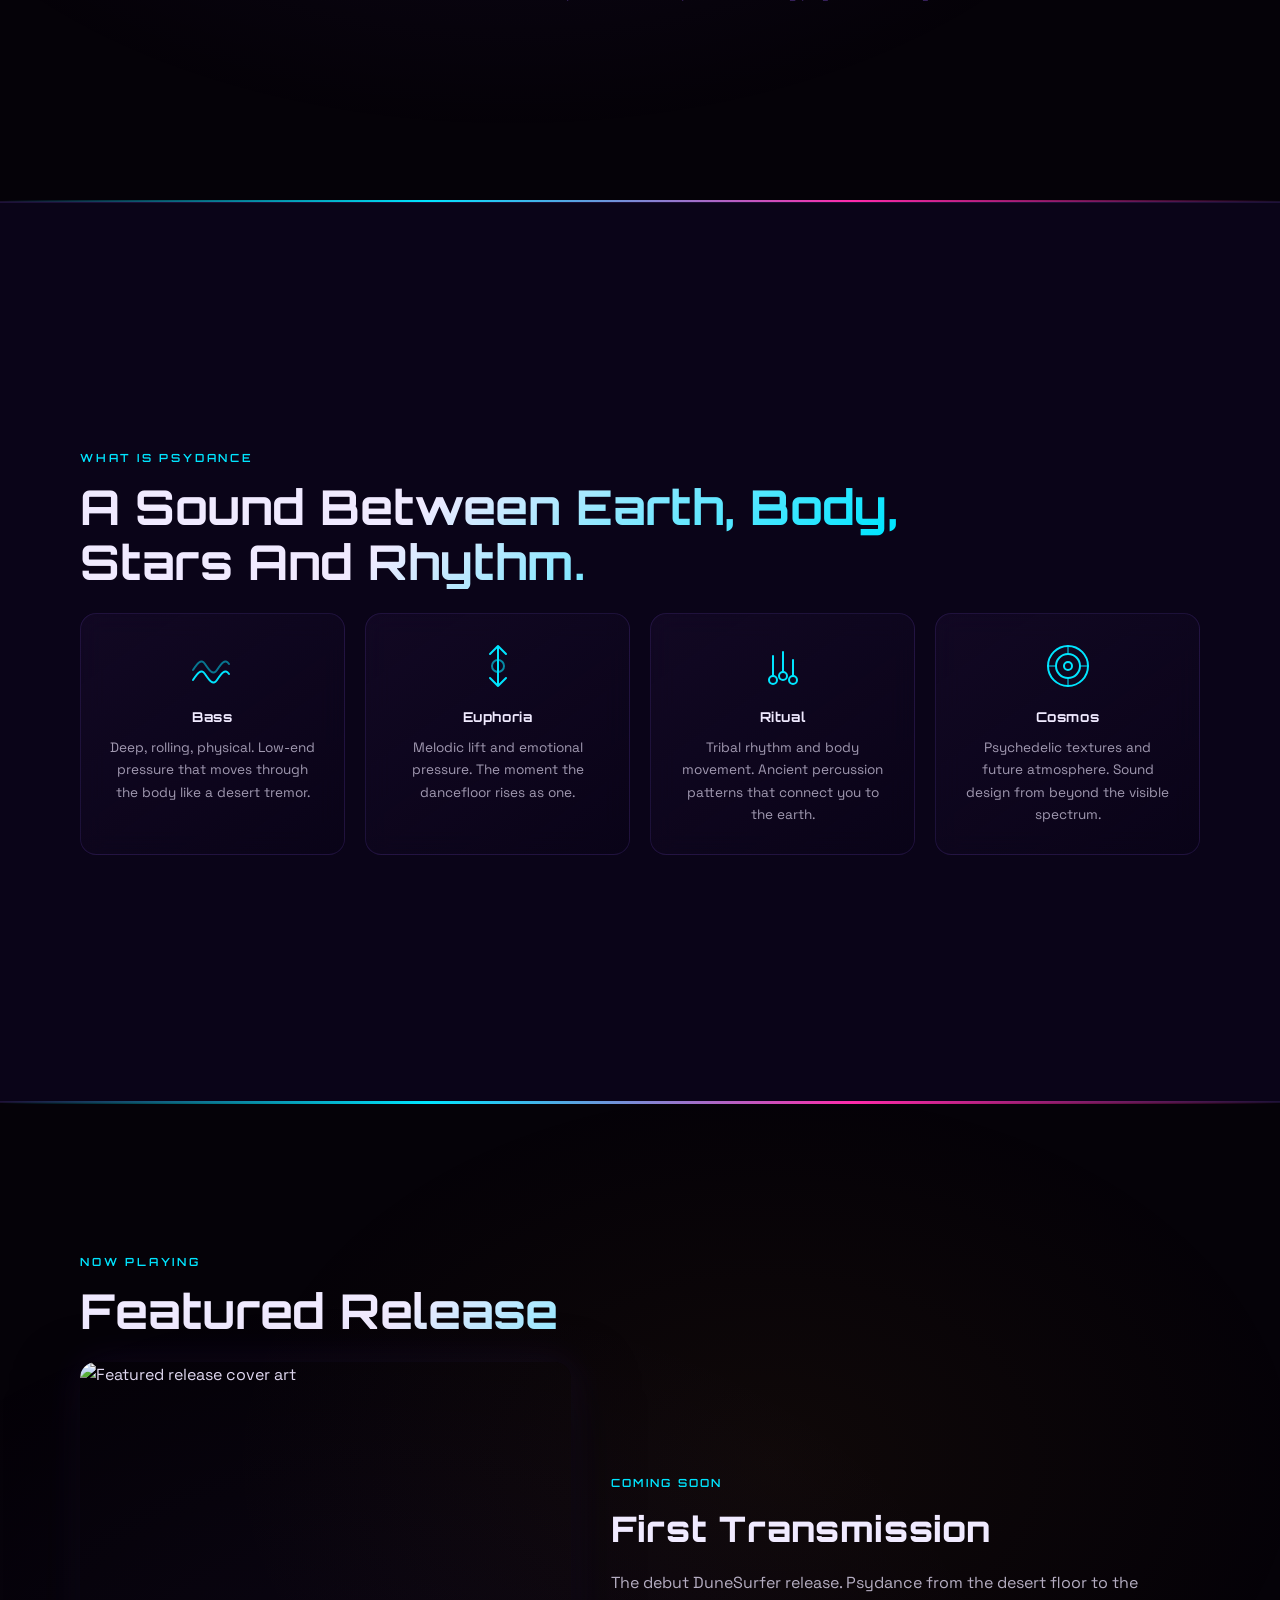
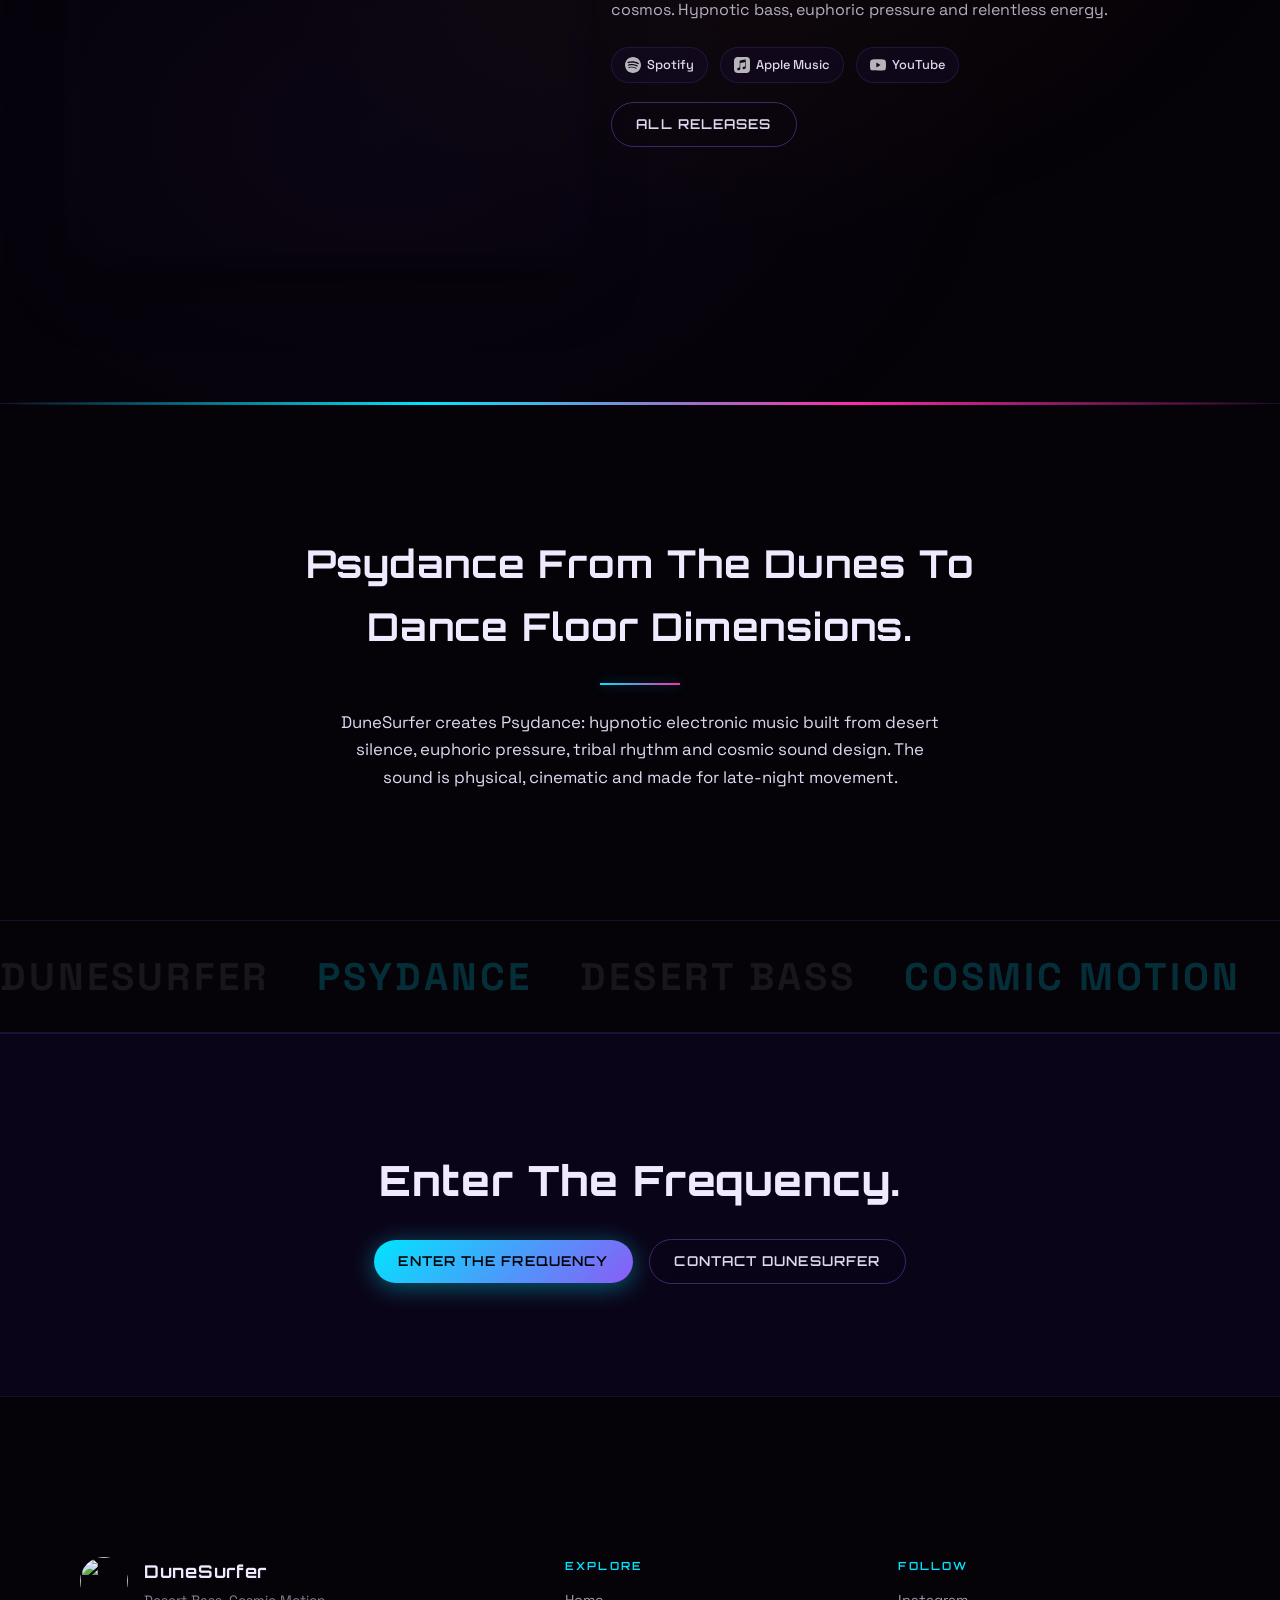
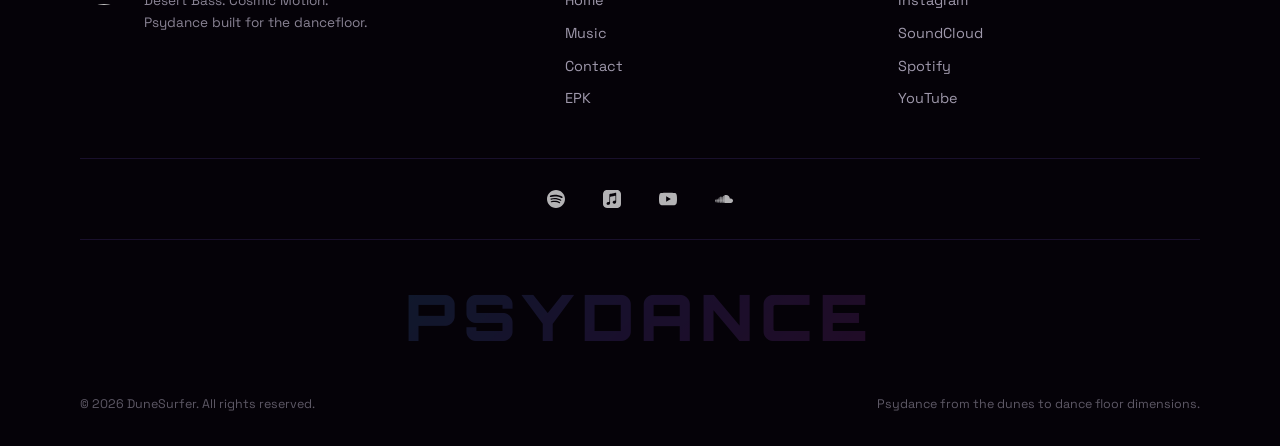
==== commit 8527762b: "Fix text reveals — replace broken split-text with clip-path animation Split-text per-word animation " ====
--- a/dunesurfer-site/index.html
+++ b/dunesurfer-site/index.html
@@ -79,7 +79,7 @@
       <div class="container hero-grid">
         <div class="hero-copy">
           <span class="hero-eyebrow hero-stagger" style="--stagger: 2.2s"><span class="dot" aria-hidden="true"></span>Psydance</span>
-          <h1 class="hero-title hero-stagger" data-split-text style="--stagger: 2.4s">DuneSurfer</h1>
+          <h1 class="hero-title hero-stagger" style="--stagger: 2.4s">DuneSurfer</h1>
           <div class="hero-tagline-wrap hero-stagger" style="--stagger: 2.6s">
             <div class="tagline-col">
               <p class="hero-tagline">Desert Bass</p>
--- a/dunesurfer-site/css/style.css
+++ b/dunesurfer-site/css/style.css
@@ -1407,15 +1407,9 @@
   .cursor-dot, .cursor-ring { display: none !important; }
 }
 
-/* ── Split text ── */
-[data-split-text] .word {
-  display: inline-block;
-  overflow: hidden;
-  vertical-align: top;
-}
-[data-split-text] .char {
-  display: inline-block;
-  will-change: transform;
+/* ── Text reveal (clip-path driven by GSAP) ── */
+[data-split-text] {
+  will-change: clip-path, transform;
 }
 
 /* ── Magnetic buttons ── */
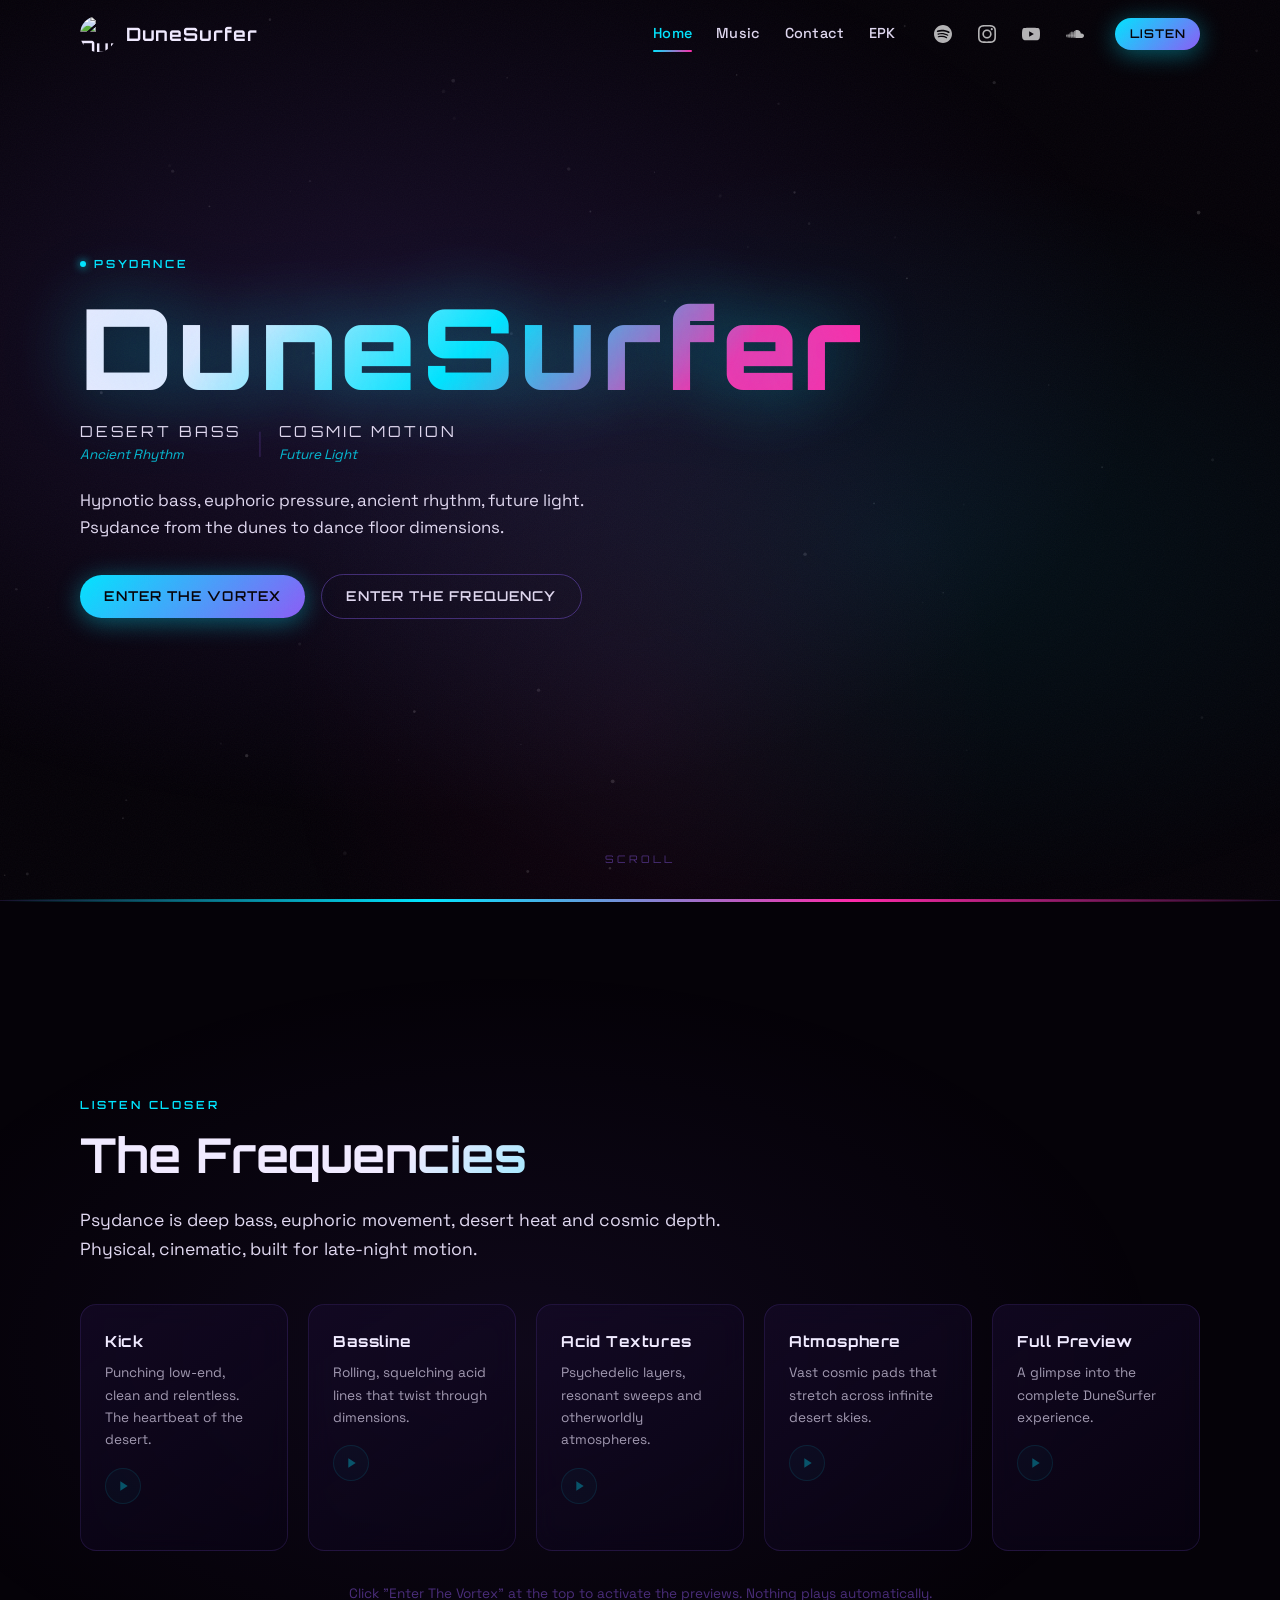
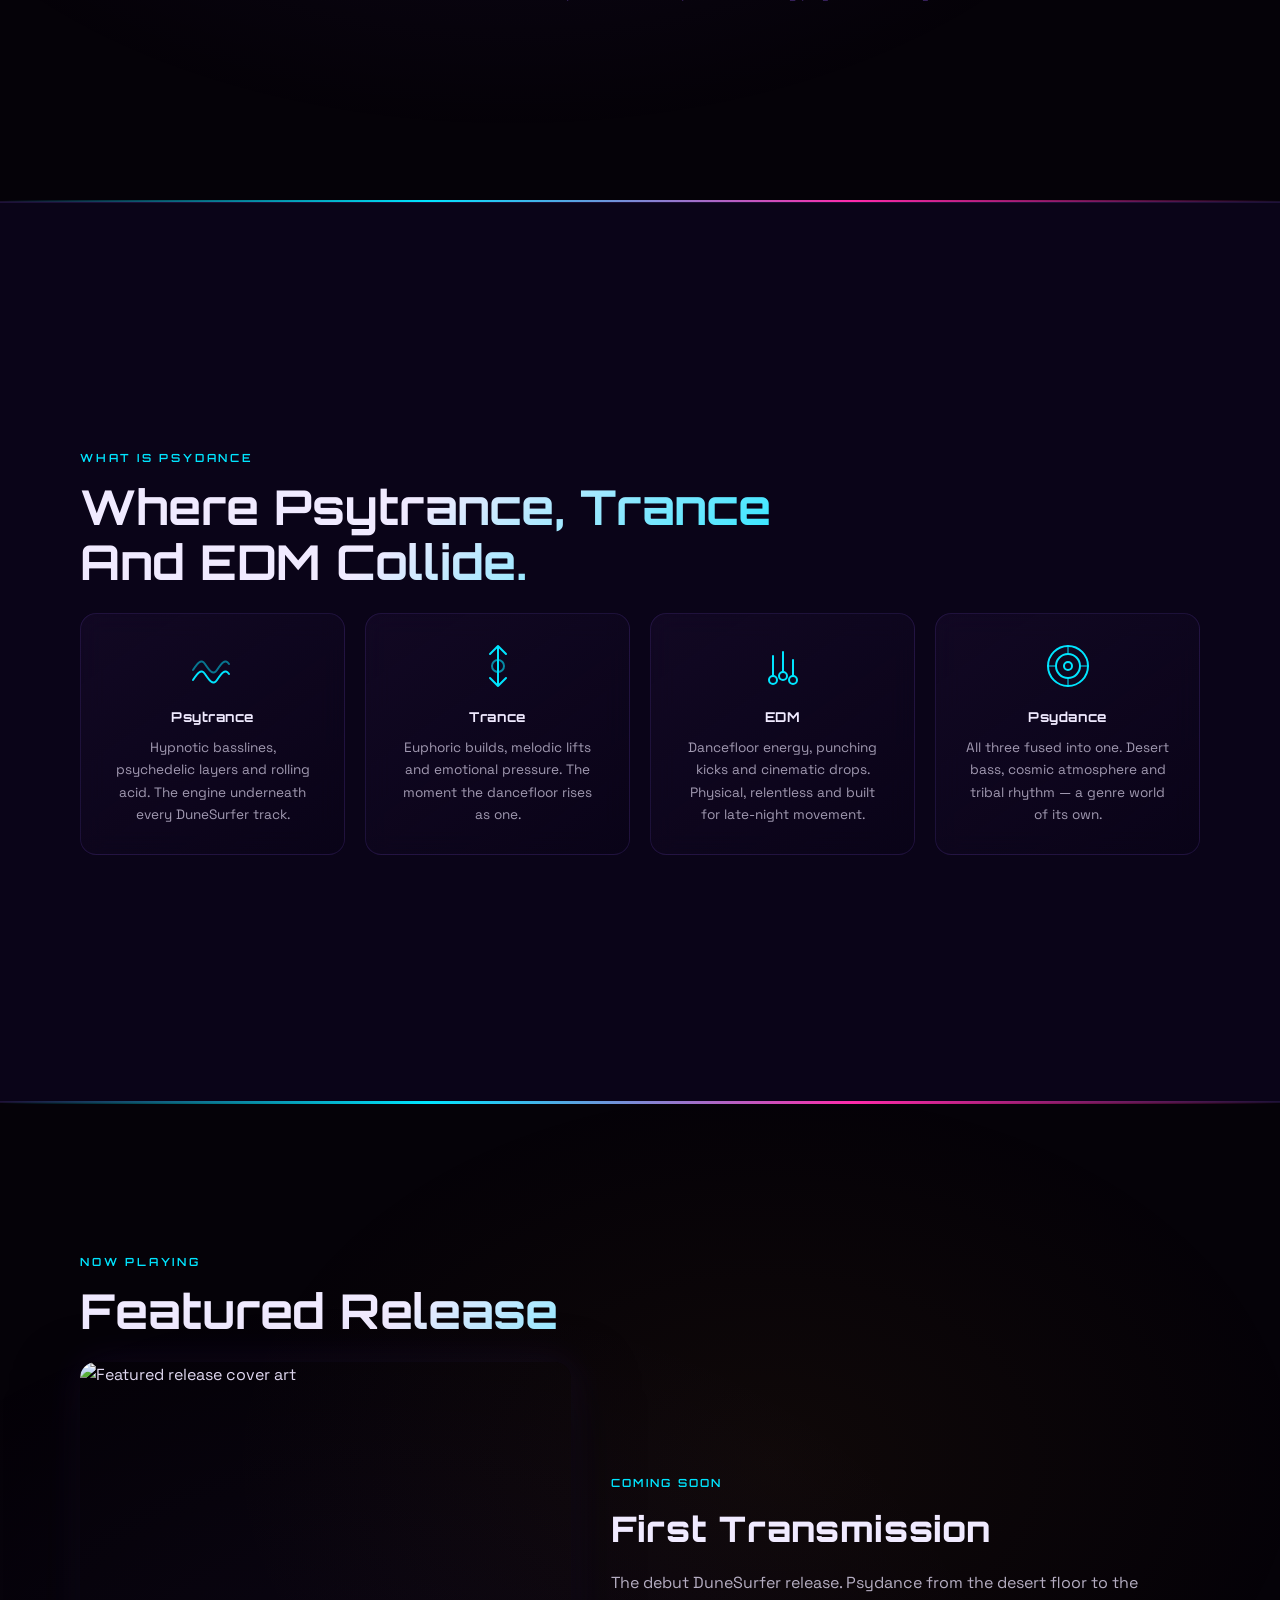
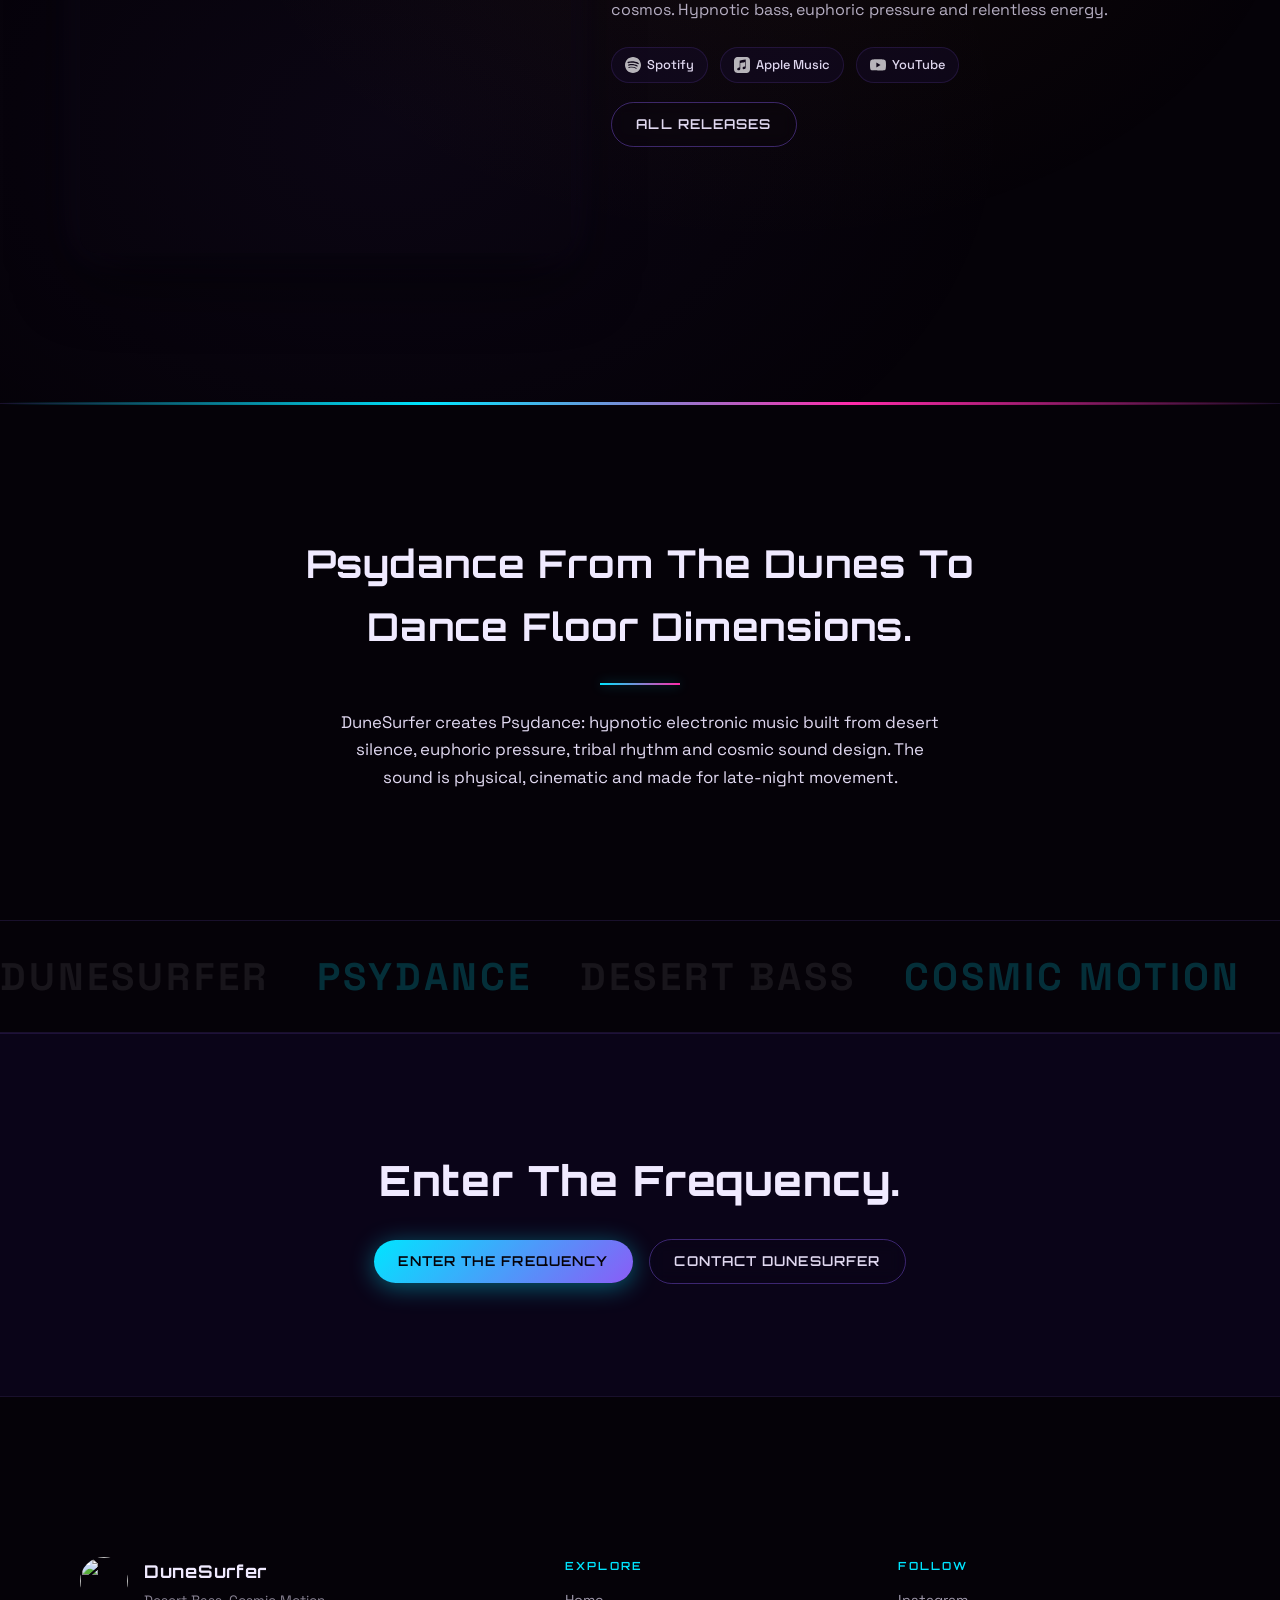
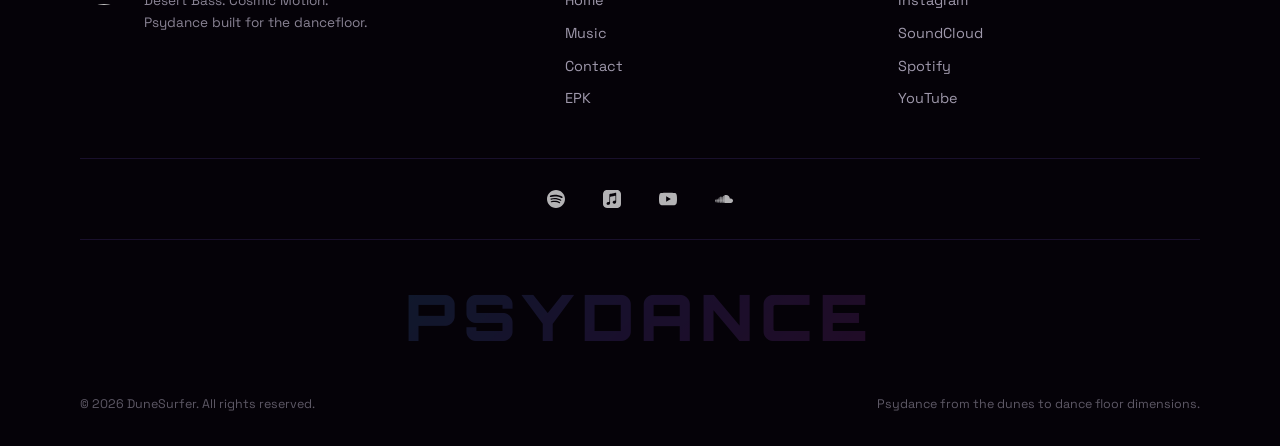
==== commit 553efb42: "Update Psydance identity — Psytrance + Trance + EDM origin Reworded identity section cards (Bass/Eup" ====
--- a/dunesurfer-site/index.html
+++ b/dunesurfer-site/index.html
@@ -206,39 +206,39 @@
     <section class="section-cinematic mood-identity" aria-labelledby="identity-heading">
       <div class="container">
         <span class="section-kicker reveal" data-scramble>What is Psydance</span>
-        <h2 id="identity-heading" class="section-title reveal" data-split-text="words">A Sound Between Earth, Body,<br>Stars And Rhythm.</h2>
+        <h2 id="identity-heading" class="section-title reveal" data-split-text="words">Where Psytrance, Trance<br>And EDM Collide.</h2>
 
         <div class="identity-grid">
           <article class="identity-card glass-card tilt reveal">
             <div class="symbol" aria-hidden="true">
               <svg viewBox="0 0 48 48"><path d="M4 38c4-6 8-12 12-6s8 12 12 6 8-12 12-6" stroke-linecap="round"/><path d="M4 28c4-6 8-12 12-6s8 12 12 6 8-12 12-6" stroke-linecap="round" opacity="0.5"/></svg>
             </div>
-            <h3>Bass</h3>
-            <p>Deep, rolling, physical. Low-end pressure that moves through the body like a desert tremor.</p>
+            <h3>Psytrance</h3>
+            <p>Hypnotic basslines, psychedelic layers and rolling acid. The engine underneath every DuneSurfer track.</p>
           </article>
 
           <article class="identity-card glass-card tilt reveal">
             <div class="symbol" aria-hidden="true">
               <svg viewBox="0 0 48 48"><path d="M24 4v40M16 12l8-8 8 8M16 36l8 8 8-8" stroke-linecap="round" stroke-linejoin="round"/><circle cx="24" cy="24" r="6" opacity="0.6"/></svg>
             </div>
-            <h3>Euphoria</h3>
-            <p>Melodic lift and emotional pressure. The moment the dancefloor rises as one.</p>
+            <h3>Trance</h3>
+            <p>Euphoric builds, melodic lifts and emotional pressure. The moment the dancefloor rises as one.</p>
           </article>
 
           <article class="identity-card glass-card tilt reveal">
             <div class="symbol" aria-hidden="true">
               <svg viewBox="0 0 48 48"><circle cx="14" cy="38" r="4"/><circle cx="24" cy="34" r="4"/><circle cx="34" cy="38" r="4"/><path d="M14 34V14M24 30V10M34 34V18" stroke-linecap="round"/></svg>
             </div>
-            <h3>Ritual</h3>
-            <p>Tribal rhythm and body movement. Ancient percussion patterns that connect you to the earth.</p>
+            <h3>EDM</h3>
+            <p>Dancefloor energy, punching kicks and cinematic drops. Physical, relentless and built for late-night movement.</p>
           </article>
 
           <article class="identity-card glass-card tilt reveal">
             <div class="symbol" aria-hidden="true">
               <svg viewBox="0 0 48 48"><circle cx="24" cy="24" r="4"/><circle cx="24" cy="24" r="12" fill="none"/><circle cx="24" cy="24" r="20" fill="none"/><path d="M24 4v8M24 36v8M4 24h8M36 24h8" stroke-linecap="round" opacity="0.5"/></svg>
             </div>
-            <h3>Cosmos</h3>
-            <p>Psychedelic textures and future atmosphere. Sound design from beyond the visible spectrum.</p>
+            <h3>Psydance</h3>
+            <p>All three fused into one. Desert bass, cosmic atmosphere and tribal rhythm — a genre world of its own.</p>
           </article>
         </div>
       </div>
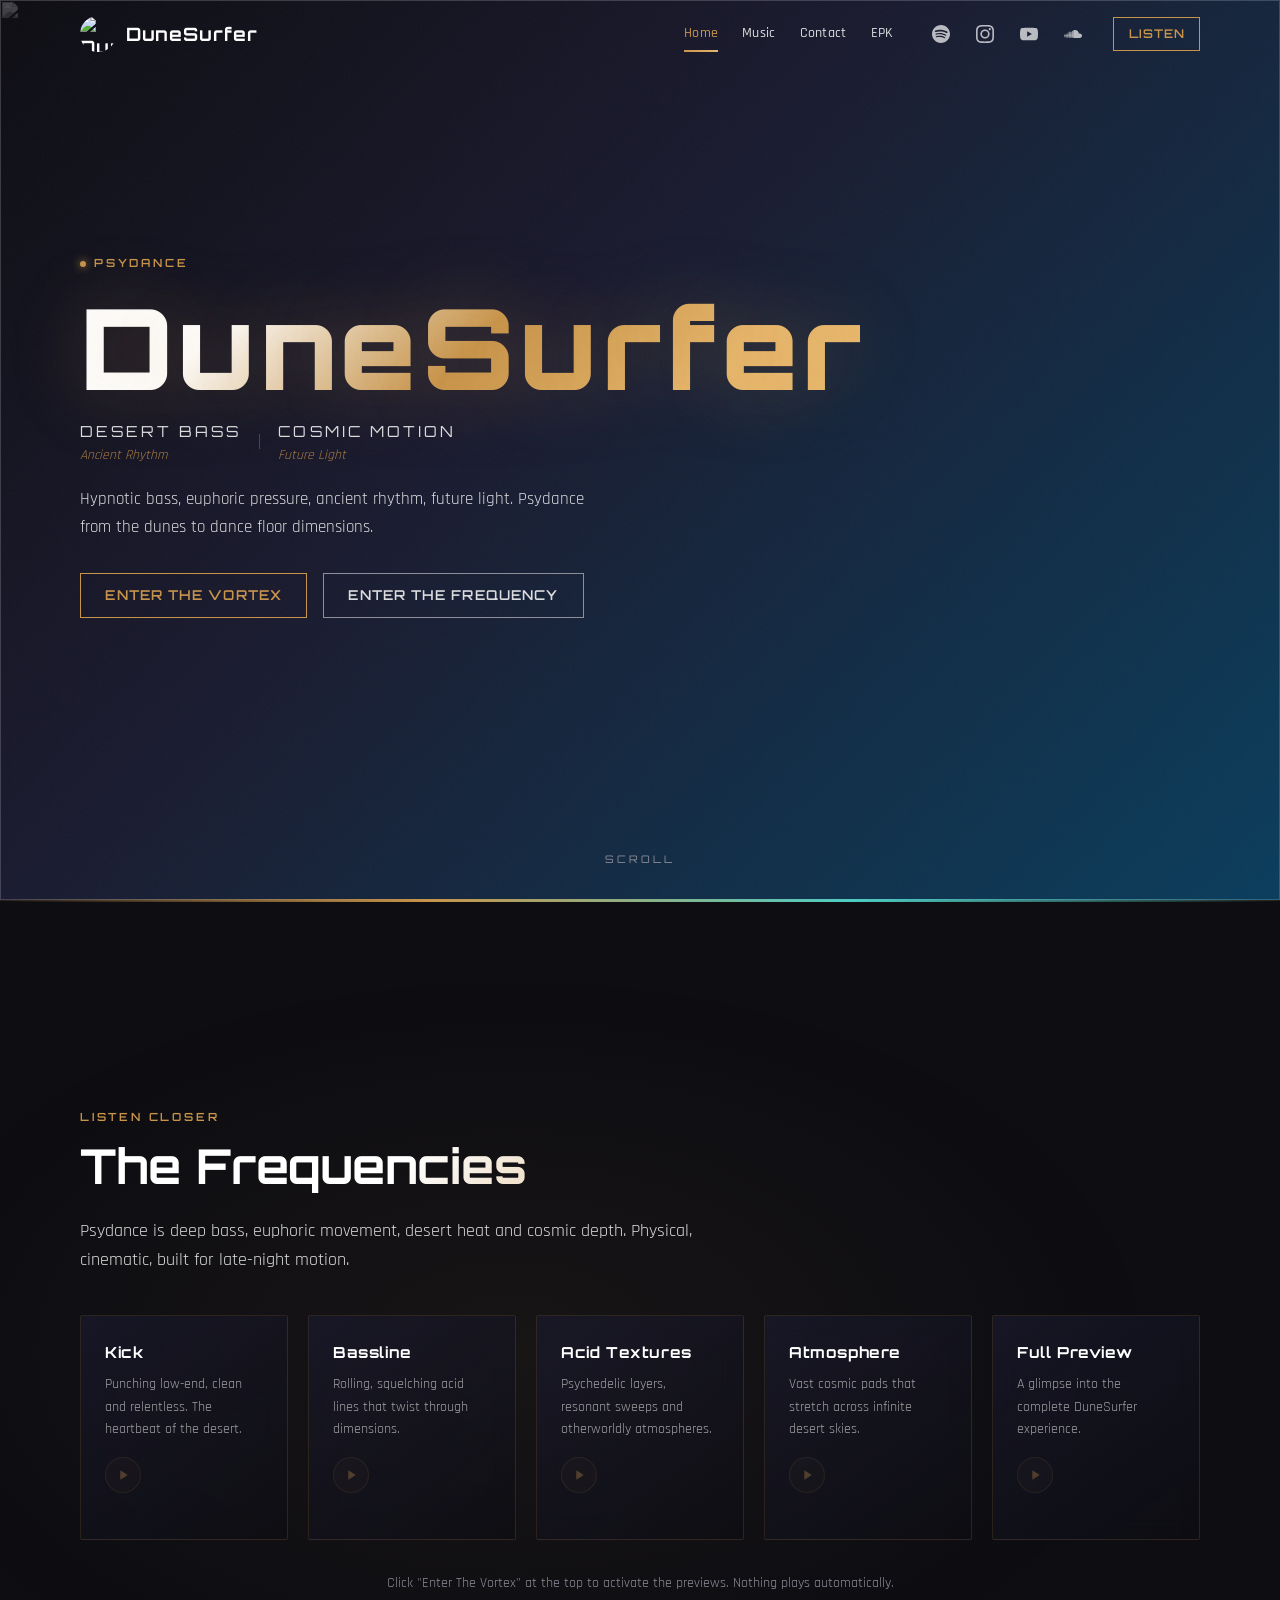
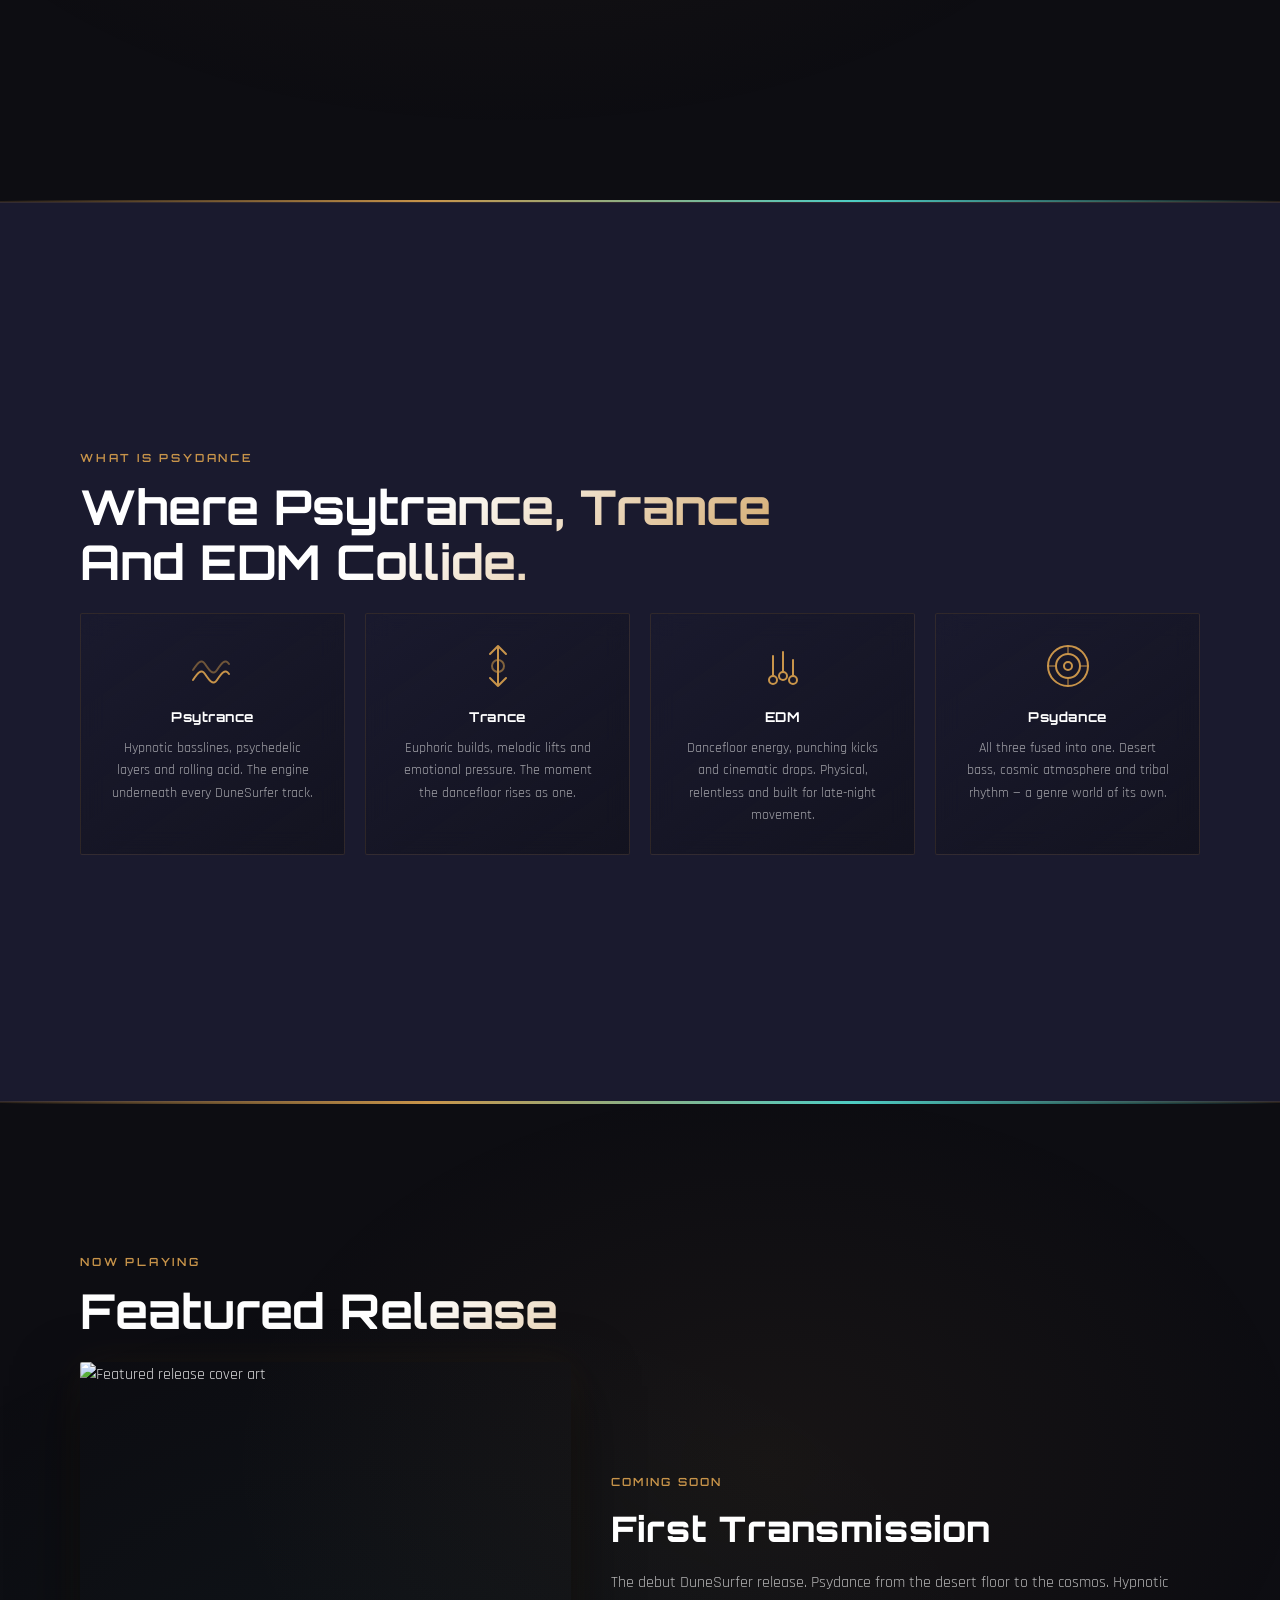
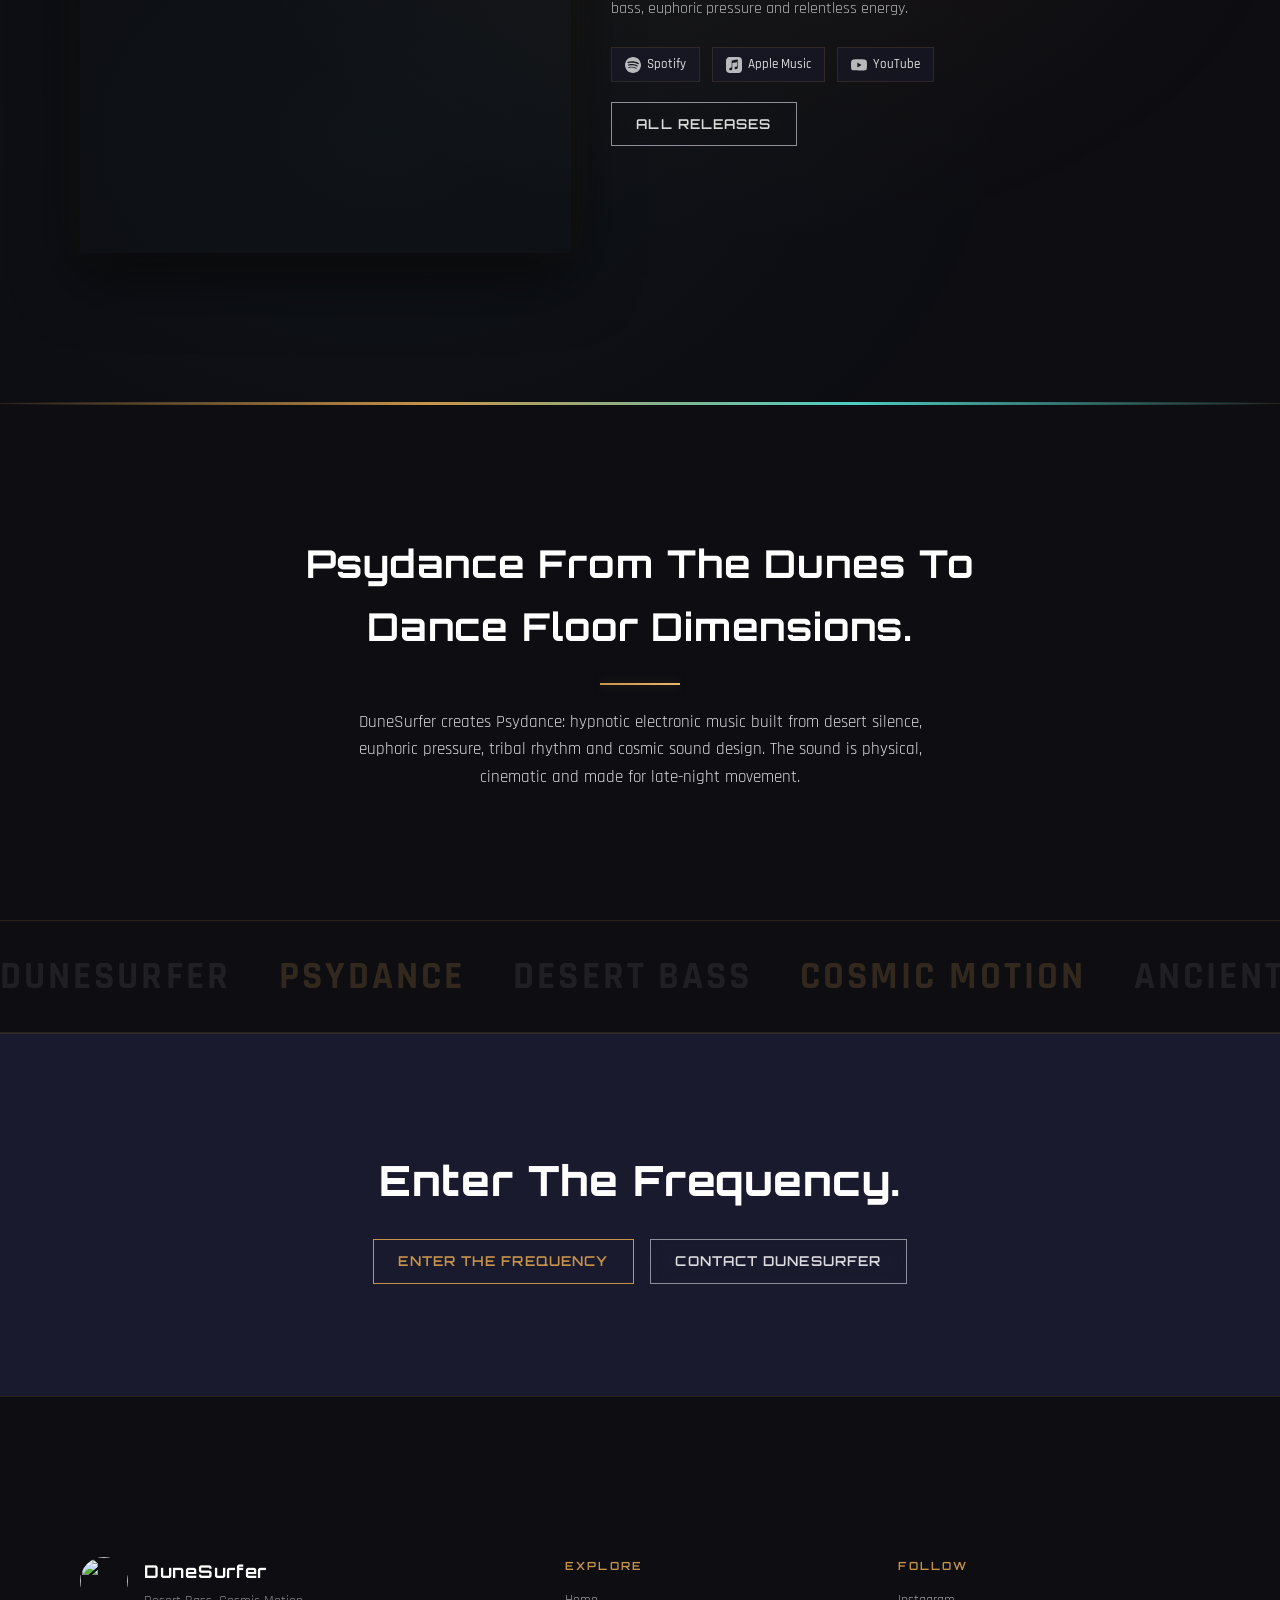
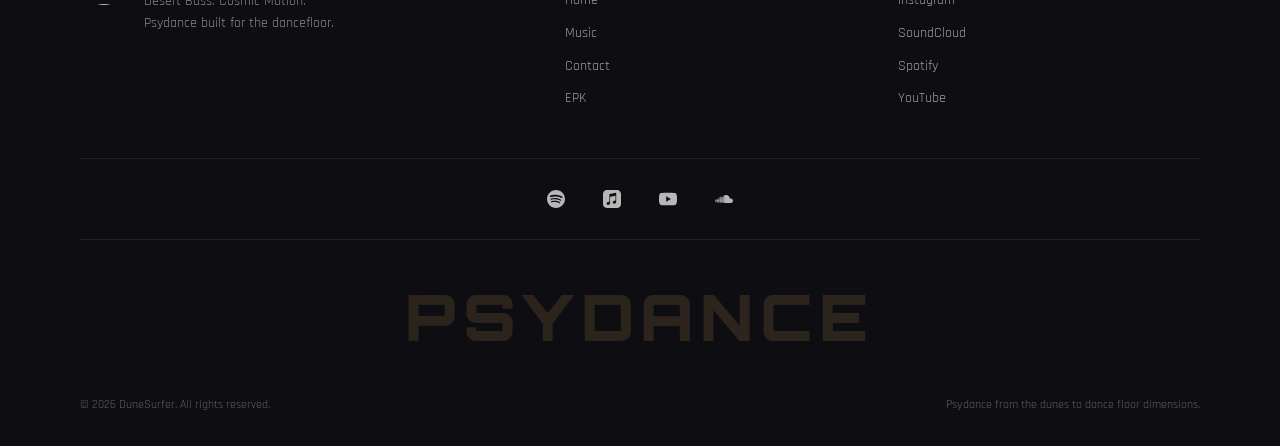
==== commit 549f4e74: "Integrate rebrand assets across all pages - Replace all brand marks with DS gold monogram (CDN) acro" ====
--- a/dunesurfer-site/index.html
+++ b/dunesurfer-site/index.html
@@ -9,9 +9,9 @@
   <meta property="og:type" content="website">
   <meta property="og:title" content="DuneSurfer | Psydance">
   <meta property="og:description" content="Desert bass. Cosmic motion. Built for the dancefloor. DuneSurfer is Psydance.">
-  <meta property="og:image" content="./assets/images/og-image.jpg">
-
-  <link rel="icon" type="image/png" href="./assets/images/favicon.png">
+  <meta property="og:image" content="https://d8j0ntlcm91z4.cloudfront.net/user_39LyNd3yWOiGeUhnS3CdfDw25su/hf_20260711_163922_62706f62-8767-4234-92bd-e904e6ec082e.png">
+
+  <link rel="icon" type="image/webp" href="https://d8j0ntlcm91z4.cloudfront.net/user_39LyNd3yWOiGeUhnS3CdfDw25su/hf_20260711_163904_c5048141-7de4-4a8f-ac16-8fab37a56e08_min.webp">
   <link rel="stylesheet" href="./css/style.css">
 
   <script src="https://cdn.jsdelivr.net/npm/three@0.160.0/build/three.min.js" defer></script>
@@ -40,7 +40,7 @@
   <header class="site-header">
     <div class="header-inner">
       <a class="brand" href="./index.html">
-        <img src="./assets/images/dunesurfer-mark.png" alt="DuneSurfer cosmic mandala mark">
+        <img src="https://d8j0ntlcm91z4.cloudfront.net/user_39LyNd3yWOiGeUhnS3CdfDw25su/hf_20260711_163904_c5048141-7de4-4a8f-ac16-8fab37a56e08_min.webp" alt="DuneSurfer DS monogram">
         DuneSurfer
       </a>
 
@@ -74,7 +74,9 @@
 
   <main id="main">
     <section class="hero" aria-label="DuneSurfer introduction">
-      <div class="hero-bg" aria-hidden="true"></div>
+      <div class="hero-bg" aria-hidden="true">
+        <img class="hero-bg-img" src="https://d8j0ntlcm91z4.cloudfront.net/user_39LyNd3yWOiGeUhnS3CdfDw25su/hf_20260711_163922_62706f62-8767-4234-92bd-e904e6ec082e.png" alt="" aria-hidden="true">
+      </div>
 
       <div class="container hero-grid">
         <div class="hero-copy">
@@ -104,7 +106,7 @@
         <div class="portal-stage hero-stagger" data-parallax="0.15" style="--stagger: 2.5s">
           <div id="sound-portal" aria-hidden="true"></div>
           <div class="portal-fallback">
-            <img class="fallback-mark" src="./assets/images/dunesurfer-mark.png" alt="Glowing cosmic DuneSurfer mandala">
+            <img class="fallback-mark" src="https://d8j0ntlcm91z4.cloudfront.net/user_39LyNd3yWOiGeUhnS3CdfDw25su/hf_20260711_163904_c5048141-7de4-4a8f-ac16-8fab37a56e08_min.webp" alt="DuneSurfer DS monogram">
           </div>
         </div>
       </div>
@@ -320,7 +322,7 @@
 
       <div class="footer-grid">
         <div class="footer-brand">
-          <img src="./assets/images/dunesurfer-mark.png" alt="">
+          <img src="https://d8j0ntlcm91z4.cloudfront.net/user_39LyNd3yWOiGeUhnS3CdfDw25su/hf_20260711_163904_c5048141-7de4-4a8f-ac16-8fab37a56e08_min.webp" alt="">
           <div>
             <h2>DuneSurfer</h2>
             <p>Desert Bass. Cosmic Motion.<br>Psydance built for the dancefloor.</p>
--- a/dunesurfer-site/css/style.css
+++ b/dunesurfer-site/css/style.css
@@ -3,31 +3,49 @@
    ======================================================== */
 
 /* ---------- Google Fonts ---------- */
-@import url('https://fonts.googleapis.com/css2?family=Orbitron:wght@400;500;600;700;800;900&family=Space+Grotesk:wght@400;500;600;700&display=swap');
+@import url('https://fonts.googleapis.com/css2?family=Orbitron:wght@400;500;600;700;800;900&family=Rajdhani:wght@400;500;600;700&display=swap');
 
 /* ---------- Design Tokens ---------- */
 :root {
-  --color-void:        #050208;
-  --color-abyss:       #0a0418;
-  --color-nebula:      #150a28;
-  --color-stardust:    #e0d8f0;
-  --color-starlight:   #f0eaff;
-  --color-cyan:        #00e5ff;
-  --color-magenta:     #ff2aaa;
-  --color-violet:      #8b5cf6;
-  --color-deep-purple: #6b21a8;
-  --color-muted:       #4a2d7a;
-  --color-line:        rgba(139, 92, 246, 0.15);
-  --color-glow:        rgba(0, 229, 255, 0.40);
-  --color-glow-mag:    rgba(255, 42, 170, 0.35);
-  --color-amber:       #C4841D;
-  --color-sand:        #8B6914;
+  --ds-gold:        #C8944A;
+  --ds-gold-light:  #E8B86D;
+  --ds-gold-pale:   #F4D9A0;
+  --ds-sand:        #D4B896;
+  --ds-teal:        #4ECDC4;
+  --ds-teal-deep:   #0E6B6B;
+  --ds-teal-light:  #8EEAE3;
+  --ds-cyan:        #00D4FF;
+  --ds-black:       #0D0D12;
+  --ds-dark:        #1A1A2E;
+  --ds-dark-mid:    #16213E;
+  --ds-grey:        #2A2A3E;
+  --ds-grey-light:  #8E8E9A;
+  --ds-white:       #FFFFFF;
+  --ds-white-soft:  rgba(255, 255, 255, 0.85);
+  --ds-white-muted: rgba(255, 255, 255, 0.5);
+
+  --ds-gradient-hero:    linear-gradient(135deg, #0D0D12 0%, #1A1A2E 40%, #0A3D5C 100%);
+  --ds-gradient-gold:    linear-gradient(135deg, #C8944A, #E8B86D);
+  --ds-gradient-section: linear-gradient(180deg, #0D0D12 0%, #1A1A2E 100%);
+
+  --color-void:     var(--ds-black);
+  --color-abyss:    var(--ds-dark);
+  --color-nebula:   var(--ds-dark-mid);
+  --color-stardust: var(--ds-white-soft);
+  --color-starlight: var(--ds-white);
+  --color-cyan:     var(--ds-teal);
+  --color-magenta:  var(--ds-gold-light);
+  --color-violet:   var(--ds-gold);
+  --color-muted:    var(--ds-grey-light);
+  --color-line:     rgba(200, 148, 74, 0.15);
+  --color-glow:     rgba(200, 148, 74, 0.30);
+  --color-glow-mag: rgba(78, 205, 196, 0.25);
 
   --font-display: 'Orbitron', sans-serif;
-  --font-body:    'Space Grotesk', sans-serif;
-
-  --radius-card: 16px;
-  --radius-pill: 999px;
+  --font-body:    'Rajdhani', sans-serif;
+
+  --radius-card: 2px;
+  --radius-pill: 0;
   --ease-out:    cubic-bezier(0.22, 1, 0.36, 1);
 }
 
@@ -50,25 +68,25 @@
 }
 
 img { max-width: 100%; height: auto; display: block; }
-a { color: var(--color-cyan); text-decoration: none; transition: color 0.2s; }
-a:hover { color: var(--color-magenta); }
+a { color: var(--ds-teal); text-decoration: none; transition: color 0.2s; }
+a:hover { color: var(--ds-gold); }
 ul { list-style: none; }
 button { cursor: pointer; font: inherit; }
-strong { color: var(--color-starlight); font-weight: 600; }
-em { font-style: italic; color: var(--color-cyan); }
+strong { color: var(--ds-white); font-weight: 600; }
+em { font-style: italic; color: var(--ds-gold); }
 
 /* ---------- Accessibility ---------- */
 .skip-link {
   position: absolute; top: -100%; left: 16px;
-  background: var(--color-cyan); color: var(--color-void);
-  padding: 0.6em 1.2em; border-radius: var(--radius-pill);
+  background: var(--ds-gold); color: var(--ds-black);
+  padding: 0.6em 1.2em; border-radius: 0;
   font-weight: 600; z-index: 9999;
 }
 .skip-link:focus { top: 16px; }
 .visually-hidden { position: absolute; width: 1px; height: 1px; overflow: hidden; clip: rect(0,0,0,0); white-space: nowrap; }
 
 :focus-visible {
-  outline: 2px solid var(--color-cyan);
+  outline: 2px solid var(--ds-gold);
   outline-offset: 3px;
 }
 
@@ -76,7 +94,7 @@
 .scroll-progress {
   position: fixed; top: 0; left: 0;
   width: 100%; height: 2px; z-index: 1000;
-  background: linear-gradient(90deg, var(--color-cyan), var(--color-magenta), var(--color-violet));
+  background: var(--ds-gradient-gold);
   transform-origin: left; transform: scaleX(0);
   pointer-events: none;
 }
@@ -101,7 +119,7 @@
   font-weight: 600;
   letter-spacing: 0.25em;
   text-transform: uppercase;
-  color: var(--color-cyan);
+  color: var(--ds-gold);
   margin-bottom: 0.75rem;
 }
 
@@ -110,8 +128,8 @@
   font-size: clamp(1.8rem, 4.5vw, 3rem);
   font-weight: 700;
   line-height: 1.15;
-  color: var(--color-starlight);
-  background: linear-gradient(135deg, var(--color-starlight) 30%, var(--color-cyan) 70%, var(--color-magenta));
+  color: var(--ds-white);
+  background: linear-gradient(135deg, var(--ds-white) 30%, var(--ds-gold) 70%, var(--ds-gold-light));
   -webkit-background-clip: text;
   background-clip: text;
   -webkit-text-fill-color: transparent;
@@ -145,7 +163,7 @@
   transition: background 0.3s, backdrop-filter 0.3s;
 }
 .site-header.scrolled {
-  background: rgba(5, 2, 8, 0.85);
+  background: rgba(13, 13, 18, 0.9);
   backdrop-filter: blur(18px) saturate(1.4);
   -webkit-backdrop-filter: blur(18px) saturate(1.4);
   border-bottom: 1px solid var(--color-line);
@@ -167,12 +185,12 @@
   font-family: var(--font-display);
   font-size: 1.15rem;
   font-weight: 700;
-  color: var(--color-starlight);
+  color: var(--ds-white);
   text-decoration: none;
   letter-spacing: 0.05em;
 }
 .brand img { width: 36px; height: 36px; border-radius: 50%; }
-.brand:hover { color: var(--color-cyan); }
+.brand:hover { color: var(--ds-gold); }
 
 .main-nav {
   display: flex;
@@ -189,14 +207,14 @@
   transition: color 0.2s;
   letter-spacing: 0.02em;
 }
-.nav-link:hover { color: var(--color-cyan); }
-.nav-link[aria-current="page"] { color: var(--color-cyan); }
+.nav-link:hover { color: var(--ds-gold); }
+.nav-link[aria-current="page"] { color: var(--ds-gold); }
 .nav-link[aria-current="page"]::after {
   content: '';
   position: absolute; left: 0; bottom: -6px;
   width: 100%; height: 2px;
-  background: linear-gradient(90deg, var(--color-cyan), var(--color-magenta));
-  border-radius: 2px;
+  background: var(--ds-gradient-gold);
+  border-radius: 0;
 }
 
 .nav-socials {
@@ -255,25 +273,27 @@
 .btn:hover { transform: translateY(-2px); }
 
 .btn-primary {
-  background: linear-gradient(135deg, var(--color-cyan), var(--color-violet));
-  color: var(--color-void);
-  box-shadow: 0 4px 24px var(--color-glow);
+  background: transparent;
+  color: var(--ds-gold);
+  border: 1px solid var(--ds-gold);
+  box-shadow: none;
 }
 .btn-primary:hover {
-  box-shadow: 0 8px 40px var(--color-glow);
-  color: var(--color-void);
+  background: var(--ds-gold);
+  color: var(--ds-black);
+  box-shadow: 0 8px 40px rgba(200, 148, 74, 0.25);
 }
 
 .btn-secondary {
   background: transparent;
-  color: var(--color-stardust);
-  border: 1px solid rgba(139, 92, 246, 0.4);
+  color: var(--ds-white-soft);
+  border: 1px solid var(--ds-grey-light);
   backdrop-filter: blur(8px);
 }
 .btn-secondary:hover {
-  border-color: var(--color-cyan);
-  color: var(--color-cyan);
-  box-shadow: 0 0 20px rgba(0, 229, 255, 0.15);
+  border-color: var(--ds-gold);
+  color: var(--ds-gold);
+  box-shadow: 0 0 20px rgba(200, 148, 74, 0.12);
 }
 
 .btn-small { padding: 0.5em 1.2em; font-size: 0.75rem; }
@@ -281,7 +301,7 @@
 /* ======================== GLASS CARD ======================== */
 .glass-card {
   position: relative;
-  background: linear-gradient(145deg, rgba(21, 10, 40, 0.7), rgba(10, 4, 24, 0.5));
+  background: linear-gradient(145deg, rgba(26, 26, 46, 0.7), rgba(13, 13, 18, 0.5));
   border: 1px solid var(--color-line);
   border-radius: var(--radius-card);
   backdrop-filter: blur(12px);
@@ -294,7 +314,7 @@
   position: absolute; inset: 0;
   background: radial-gradient(
     600px circle at var(--mx, 50%) var(--my, 50%),
-    rgba(0, 229, 255, 0.06),
+    rgba(200, 148, 74, 0.05),
     transparent 60%
   );
   pointer-events: none;
@@ -303,15 +323,15 @@
 }
 .glass-card:hover::before { opacity: 1; }
 .glass-card:hover {
-  border-color: rgba(0, 229, 255, 0.3);
-  box-shadow: 0 24px 64px rgba(0, 0, 0, 0.5), 0 0 30px rgba(0, 229, 255, 0.08);
+  border-color: rgba(200, 148, 74, 0.3);
+  box-shadow: 0 24px 64px rgba(0, 0, 0, 0.5), 0 0 30px rgba(200, 148, 74, 0.08);
 }
 
 /* shimmer sweep on hover */
 .glass-card::after {
   content: '';
   position: absolute; inset: 0;
-  background: linear-gradient(105deg, transparent 40%, rgba(0, 229, 255, 0.04) 45%, rgba(0, 229, 255, 0.08) 50%, rgba(0, 229, 255, 0.04) 55%, transparent 60%);
+  background: linear-gradient(105deg, transparent 40%, rgba(200, 148, 74, 0.04) 45%, rgba(200, 148, 74, 0.08) 50%, rgba(200, 148, 74, 0.04) 55%, transparent 60%);
   transform: translateX(-100%);
   pointer-events: none;
 }
@@ -334,9 +354,18 @@
 
 .hero-bg {
   position: absolute; inset: 0;
-  background: radial-gradient(ellipse at 30% 40%, rgba(139, 92, 246, 0.15) 0%, transparent 60%),
-              radial-gradient(ellipse at 70% 60%, rgba(0, 229, 255, 0.08) 0%, transparent 50%),
-              radial-gradient(ellipse at 50% 80%, rgba(255, 42, 170, 0.06) 0%, transparent 40%);
+  background: var(--ds-gradient-hero),
+              radial-gradient(ellipse at 30% 40%, rgba(200, 148, 74, 0.1) 0%, transparent 60%),
+              radial-gradient(ellipse at 70% 60%, rgba(78, 205, 196, 0.06) 0%, transparent 50%);
+  pointer-events: none;
+  overflow: hidden;
+}
+.hero-bg-img {
+  position: absolute; inset: 0;
+  width: 100%; height: 100%;
+  object-fit: cover;
+  opacity: 0.25;
+  mix-blend-mode: luminosity;
   pointer-events: none;
 }
 
@@ -366,19 +395,19 @@
   font-weight: 600;
   letter-spacing: 0.25em;
   text-transform: uppercase;
-  color: var(--color-cyan);
+  color: var(--ds-gold);
   margin-bottom: 1rem;
 }
 .hero-eyebrow .dot {
   width: 6px; height: 6px;
   border-radius: 50%;
-  background: var(--color-cyan);
-  box-shadow: 0 0 8px var(--color-cyan);
+  background: var(--ds-gold);
+  box-shadow: 0 0 8px var(--ds-gold);
   animation: pulse-dot 2s ease-in-out infinite;
 }
 @keyframes pulse-dot {
-  0%, 100% { opacity: 1; box-shadow: 0 0 8px var(--color-cyan); }
-  50% { opacity: 0.5; box-shadow: 0 0 16px var(--color-cyan); }
+  0%, 100% { opacity: 1; box-shadow: 0 0 8px var(--ds-gold); }
+  50% { opacity: 0.5; box-shadow: 0 0 16px var(--ds-gold); }
 }
 
 .hero-title {
@@ -387,13 +416,13 @@
   font-weight: 900;
   line-height: 1.05;
   letter-spacing: 0.04em;
-  background: linear-gradient(135deg, var(--color-starlight) 20%, var(--color-cyan) 50%, var(--color-magenta) 80%);
+  background: linear-gradient(135deg, var(--ds-white) 20%, var(--ds-gold) 50%, var(--ds-gold-light) 80%);
   -webkit-background-clip: text;
   background-clip: text;
   -webkit-text-fill-color: transparent;
   margin-bottom: 0.75rem;
-  text-shadow: 0 0 80px rgba(0, 229, 255, 0.3);
-  filter: drop-shadow(0 0 40px rgba(0, 229, 255, 0.15));
+  text-shadow: 0 0 80px rgba(200, 148, 74, 0.2);
+  filter: drop-shadow(0 0 40px rgba(200, 148, 74, 0.1));
 }
 
 .hero-tagline-wrap {
@@ -418,7 +447,7 @@
 }
 .hero-subtitle {
   font-size: 0.85rem;
-  color: var(--color-cyan);
+  color: var(--ds-teal);
   opacity: 0.8;
 }
 
@@ -442,15 +471,15 @@
   align-items: center;
   gap: 0.4rem;
   font-size: 0.8rem;
-  color: var(--color-cyan);
+  color: var(--ds-teal);
   font-weight: 500;
 }
 .sound-status.active { display: inline-flex; }
 .pulse-dot {
   width: 6px; height: 6px;
   border-radius: 50%;
-  background: var(--color-cyan);
-  box-shadow: 0 0 8px var(--color-cyan);
+  background: var(--ds-teal);
+  box-shadow: 0 0 8px var(--ds-teal);
   animation: pulse-dot 1.5s ease-in-out infinite;
 }
 
@@ -480,7 +509,7 @@
   width: 60%;
   border-radius: 50%;
   animation: breathe 4s ease-in-out infinite;
-  filter: drop-shadow(0 0 30px var(--color-cyan)) drop-shadow(0 0 60px var(--color-violet));
+  filter: drop-shadow(0 0 30px var(--ds-gold)) drop-shadow(0 0 60px var(--ds-teal-deep));
 }
 @keyframes breathe {
   0%, 100% { transform: scale(1); opacity: 0.8; }
@@ -538,21 +567,21 @@
 .play-btn {
   width: 36px; height: 36px;
   border-radius: 50%;
-  border: 1px solid rgba(0, 229, 255, 0.3);
-  background: rgba(0, 229, 255, 0.08);
+  border: 1px solid rgba(200, 148, 74, 0.3);
+  background: rgba(200, 148, 74, 0.08);
   display: inline-flex;
   align-items: center; justify-content: center;
   transition: background 0.2s, border-color 0.2s, box-shadow 0.3s;
   flex-shrink: 0;
 }
-.play-btn svg { width: 16px; height: 16px; fill: var(--color-cyan); }
+.play-btn svg { width: 16px; height: 16px; fill: var(--ds-gold); }
 .play-btn .icon-pause { display: none; }
 .play-btn[aria-pressed="true"] .icon-play { display: none; }
 .play-btn[aria-pressed="true"] .icon-pause { display: block; }
 .play-btn:hover {
-  background: rgba(0, 229, 255, 0.15);
-  border-color: var(--color-cyan);
-  box-shadow: 0 0 16px rgba(0, 229, 255, 0.2);
+  background: rgba(200, 148, 74, 0.15);
+  border-color: var(--ds-gold);
+  box-shadow: 0 0 16px rgba(200, 148, 74, 0.2);
 }
 .play-btn[aria-disabled="true"] { opacity: 0.35; pointer-events: none; }
 
@@ -570,7 +599,7 @@
   transition: background 0.3s;
 }
 .waveform.active span {
-  background: var(--color-cyan);
+  background: var(--ds-teal);
   animation: waveBar 0.6s ease-in-out infinite alternate;
 }
 @keyframes waveBar {
@@ -580,7 +609,7 @@
 .capsule-status {
   display: block;
   font-size: 0.75rem;
-  color: var(--color-cyan);
+  color: var(--ds-teal);
   min-height: 1.2em;
   margin-top: 0.5rem;
 }
@@ -610,7 +639,7 @@
 .identity-card .symbol svg {
   width: 100%; height: 100%;
   fill: none;
-  stroke: var(--color-cyan);
+  stroke: var(--ds-gold);
   stroke-width: 2;
 }
 .identity-card h3 {
@@ -637,7 +666,7 @@
 .cover-frame {
   border-radius: var(--radius-card);
   overflow: hidden;
-  box-shadow: 0 24px 64px rgba(0, 0, 0, 0.6), 0 0 40px rgba(139, 92, 246, 0.1);
+  box-shadow: 0 24px 64px rgba(0, 0, 0, 0.6), 0 0 40px rgba(200, 148, 74, 0.08);
 }
 .cover-frame img {
   width: 100%;
@@ -652,7 +681,7 @@
   font-weight: 600;
   letter-spacing: 0.2em;
   text-transform: uppercase;
-  color: var(--color-cyan);
+  color: var(--ds-gold);
   margin-bottom: 0.5rem;
 }
 .featured-panel h3 {
@@ -692,15 +721,15 @@
   color: var(--color-stardust);
   border: 1px solid var(--color-line);
   border-radius: var(--radius-pill);
-  background: rgba(21, 10, 40, 0.5);
+  background: rgba(26, 26, 46, 0.5);
   transition: border-color 0.2s, color 0.2s, box-shadow 0.3s;
   text-decoration: none;
 }
 .platform-btn img { width: 16px; height: 16px; filter: brightness(0) invert(1); opacity: 0.7; }
 .platform-btn:hover {
-  border-color: var(--color-cyan);
-  color: var(--color-cyan);
-  box-shadow: 0 0 16px rgba(0, 229, 255, 0.1);
+  border-color: var(--ds-gold);
+  color: var(--ds-gold);
+  box-shadow: 0 0 16px rgba(200, 148, 74, 0.1);
 }
 
 /* ======================== STATEMENT ======================== */
@@ -728,9 +757,9 @@
   width: 80px;
   height: 2px;
   border: none;
-  background: linear-gradient(90deg, var(--color-cyan), var(--color-magenta));
+  background: var(--ds-gradient-gold);
   margin: 0 auto 1.5rem;
-  box-shadow: 0 0 12px var(--color-glow);
+  box-shadow: 0 0 12px rgba(200, 148, 74, 0.3);
 }
 
 /* ======================== CTA FINAL ======================== */
@@ -758,8 +787,8 @@
   font-family: var(--font-display);
   font-size: clamp(2rem, 5vw, 3.5rem);
   font-weight: 800;
-  color: var(--color-starlight);
-  background: linear-gradient(135deg, var(--color-starlight) 30%, var(--color-cyan) 70%, var(--color-magenta));
+  color: var(--ds-white);
+  background: linear-gradient(135deg, var(--ds-white) 30%, var(--ds-gold) 70%, var(--ds-gold-light));
   -webkit-background-clip: text;
   background-clip: text;
   -webkit-text-fill-color: transparent;
@@ -793,7 +822,7 @@
 }
 .release-card .release-artist {
   font-size: 0.8rem;
-  color: var(--color-cyan);
+  color: var(--ds-teal);
   margin-bottom: 0.25rem;
 }
 .release-card .release-date {
@@ -845,7 +874,7 @@
   font-family: var(--font-body);
   font-size: 0.95rem;
   color: var(--color-starlight);
-  background: rgba(10, 4, 24, 0.6);
+  background: rgba(13, 13, 18, 0.6);
   border: 1px solid var(--color-line);
   border-radius: 10px;
   transition: border-color 0.2s, box-shadow 0.2s;
@@ -854,12 +883,12 @@
 .contact-form select:focus,
 .contact-form textarea:focus {
   outline: none;
-  border-color: var(--color-cyan);
-  box-shadow: 0 0 12px rgba(0, 229, 255, 0.15);
+  border-color: var(--ds-gold);
+  box-shadow: 0 0 12px rgba(200, 148, 74, 0.15);
 }
 .contact-form textarea { min-height: 140px; resize: vertical; }
 .contact-form select { cursor: pointer; }
-.contact-form select option { background: var(--color-abyss); color: var(--color-stardust); }
+.contact-form select option { background: var(--ds-dark); color: var(--ds-white-soft); }
 
 .error-msg {
   font-size: 0.78rem;
@@ -908,7 +937,7 @@
   color: var(--color-stardust);
   opacity: 0.7;
 }
-.contact-card .detail:hover { color: var(--color-cyan); opacity: 1; }
+.contact-card .detail:hover { color: var(--ds-gold); opacity: 1; }
 
 /* ======================== EPK ======================== */
 .epk-bio-grid {
@@ -939,7 +968,7 @@
   font-weight: 600;
   letter-spacing: 0.15em;
   text-transform: uppercase;
-  color: var(--color-cyan);
+  color: var(--ds-gold);
 }
 .epk-meta dd {
   font-size: 0.95rem;
@@ -1031,7 +1060,7 @@
 }
 .footer-wave span {
   flex: 1;
-  background: linear-gradient(to top, var(--color-cyan), var(--color-violet));
+  background: linear-gradient(to top, var(--ds-teal), var(--ds-gold));
   border-radius: 1px 1px 0 0;
   animation: footerBar 1.2s ease-in-out infinite alternate;
 }
@@ -1071,7 +1100,7 @@
   font-weight: 600;
   letter-spacing: 0.2em;
   text-transform: uppercase;
-  color: var(--color-cyan);
+  color: var(--ds-gold);
   margin-bottom: 0.75rem;
 }
 .footer-col li { margin-bottom: 0.4rem; }
@@ -1081,7 +1110,7 @@
   opacity: 0.7;
   transition: opacity 0.2s, color 0.2s;
 }
-.footer-col a:hover { opacity: 1; color: var(--color-cyan); }
+.footer-col a:hover { opacity: 1; color: var(--ds-gold); }
 
 .footer-platforms {
   display: flex;
@@ -1100,7 +1129,7 @@
   text-align: center;
   letter-spacing: 0.1em;
   text-transform: uppercase;
-  background: linear-gradient(135deg, var(--color-cyan), var(--color-violet), var(--color-magenta));
+  background: var(--ds-gradient-gold);
   -webkit-background-clip: text;
   background-clip: text;
   -webkit-text-fill-color: transparent;
@@ -1157,7 +1186,7 @@
     flex-direction: column;
     justify-content: center;
     gap: 2rem;
-    background: rgba(5, 2, 8, 0.97);
+    background: rgba(13, 13, 18, 0.97);
     backdrop-filter: blur(24px);
     -webkit-backdrop-filter: blur(24px);
     opacity: 0;
@@ -1197,7 +1226,7 @@
   font-size: clamp(1.8rem, 5vw, 3rem);
   font-weight: 900;
   letter-spacing: 0.06em;
-  background: linear-gradient(135deg, var(--color-starlight) 20%, var(--color-cyan) 50%, var(--color-magenta) 80%);
+  background: linear-gradient(135deg, var(--ds-white) 20%, var(--ds-gold) 50%, var(--ds-gold-light) 80%);
   -webkit-background-clip: text;
   background-clip: text;
   -webkit-text-fill-color: transparent;
@@ -1208,8 +1237,8 @@
 .preloader-bar {
   width: 100px;
   height: 2px;
-  background: rgba(139, 92, 246, 0.15);
-  border-radius: 2px;
+  background: rgba(200, 148, 74, 0.15);
+  border-radius: 0;
   margin-top: 1.5rem;
   overflow: hidden;
   position: relative;
@@ -1218,7 +1247,7 @@
   content: '';
   position: absolute;
   inset: 0;
-  background: linear-gradient(90deg, var(--color-cyan), var(--color-magenta));
+  background: var(--ds-gradient-gold);
   transform-origin: left;
   animation: preloaderFill 1.8s 0.4s ease forwards;
 }
@@ -1228,7 +1257,7 @@
   font-weight: 600;
   letter-spacing: 0.35em;
   text-transform: uppercase;
-  color: var(--color-cyan);
+  color: var(--ds-gold);
   margin-top: 1.2rem;
   opacity: 0;
   animation: preloaderIn 0.6s 0.8s ease forwards;
@@ -1238,7 +1267,7 @@
   width: 100px;
   height: 100px;
   border-radius: 50%;
-  border: 1px solid rgba(0, 229, 255, 0.15);
+  border: 1px solid rgba(200, 148, 74, 0.15);
   animation: preloaderRing 2s 1s ease-out forwards;
   opacity: 0;
 }
@@ -1298,7 +1327,7 @@
   left: 0;
   width: 100%;
   height: 3px;
-  background: linear-gradient(90deg, transparent, var(--color-cyan), var(--color-magenta), transparent);
+  background: linear-gradient(90deg, transparent, var(--ds-gold), var(--ds-teal), transparent);
   opacity: 0;
   transform: scaleX(0);
   transition: opacity 0.8s ease, transform 1.2s var(--ease-out);
@@ -1322,15 +1351,15 @@
 
 /* ======================== SECTION MOOD SHIFTS ======================== */
 .mood-sound {
-  background: radial-gradient(ellipse at 40% 50%, rgba(139, 92, 246, 0.08) 0%, transparent 60%);
+  background: radial-gradient(ellipse at 40% 50%, rgba(200, 148, 74, 0.06) 0%, transparent 60%);
 }
 .mood-identity {
-  background: var(--color-abyss);
+  background: var(--ds-dark);
   border-block: 1px solid var(--color-line);
 }
 .mood-release {
-  background: radial-gradient(ellipse at 60% 40%, rgba(196, 132, 29, 0.06) 0%, transparent 50%),
-              radial-gradient(ellipse at 30% 70%, rgba(139, 92, 246, 0.05) 0%, transparent 50%);
+  background: radial-gradient(ellipse at 60% 40%, rgba(200, 148, 74, 0.06) 0%, transparent 50%),
+              radial-gradient(ellipse at 30% 70%, rgba(78, 205, 196, 0.04) 0%, transparent 50%);
 }
 .mood-statement {
   background: var(--color-void);
@@ -1372,7 +1401,7 @@
   position: fixed;
   top: 0; left: 0;
   width: 8px; height: 8px;
-  background: #00e5ff;
+  background: #C8944A;
   border-radius: 50%;
   pointer-events: none;
   z-index: 99999;
@@ -1393,7 +1422,7 @@
 }
 .cursor-ring.cursor-active {
   width: 60px; height: 60px;
-  border-color: #00e5ff;
+  border-color: #C8944A;
 }
 @media (hover: hover) {
   .has-custom-cursor,
@@ -1418,7 +1447,7 @@
   transition: box-shadow 0.3s ease;
 }
 [data-magnetic]:hover {
-  box-shadow: 0 0 30px rgba(0, 229, 255, 0.15), 0 0 60px rgba(0, 229, 255, 0.05);
+  box-shadow: 0 0 30px rgba(200, 148, 74, 0.15), 0 0 60px rgba(200, 148, 74, 0.05);
 }
 
 /* ── Image reveal ── */
@@ -1461,7 +1490,7 @@
   position: absolute;
   bottom: 0; left: 0; right: 0;
   padding: 1.5rem;
-  background: linear-gradient(transparent, rgba(6,1,14,0.9));
+  background: linear-gradient(transparent, rgba(13,13,18,0.9));
 }
 .horizontal-track .h-card .h-card-content h3 {
   font-size: 1.1rem;
@@ -1494,7 +1523,7 @@
   white-space: nowrap;
 }
 .marquee-inner span.marquee-accent {
-  color: rgba(0, 229, 255, 0.2);
+  color: rgba(200, 148, 74, 0.2);
 }
 
 /* ── Enhanced reveals ── */
@@ -1505,7 +1534,7 @@
 /* Glow divider upgrade */
 .section-divider-glow {
   height: 1px;
-  background: linear-gradient(90deg, transparent, #00e5ff, #ff2aaa, #8b5cf6, transparent);
+  background: linear-gradient(90deg, transparent, #C8944A, #4ECDC4, transparent);
   opacity: 0.3;
   margin: 0;
 }
@@ -1536,8 +1565,8 @@
               box-shadow 0.5s ease;
 }
 .glass-card:hover {
-  border-color: rgba(0, 229, 255, 0.15);
-  box-shadow: 0 8px 40px rgba(0, 229, 255, 0.06), 0 0 0 1px rgba(0, 229, 255, 0.08);
+  border-color: rgba(200, 148, 74, 0.15);
+  box-shadow: 0 8px 40px rgba(200, 148, 74, 0.06), 0 0 0 1px rgba(200, 148, 74, 0.08);
 }
 
 /* ── Parallax ── */
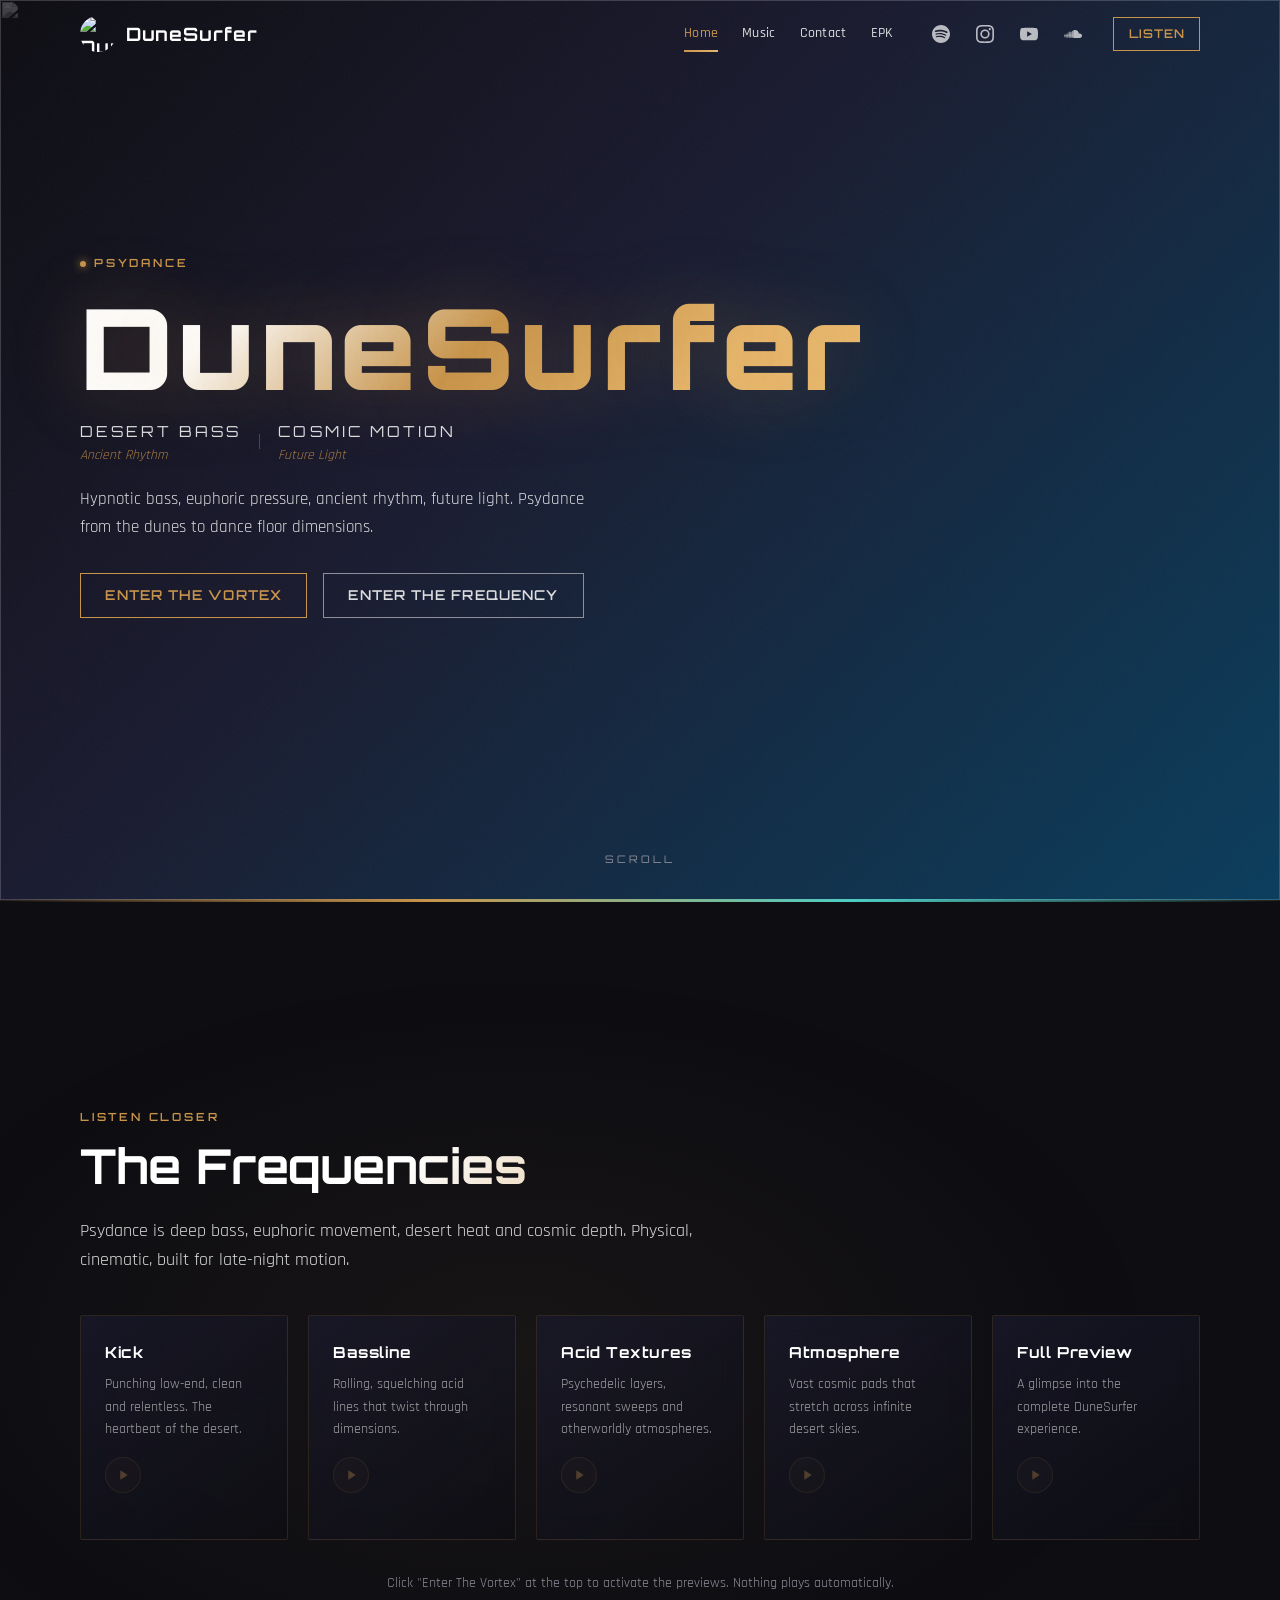
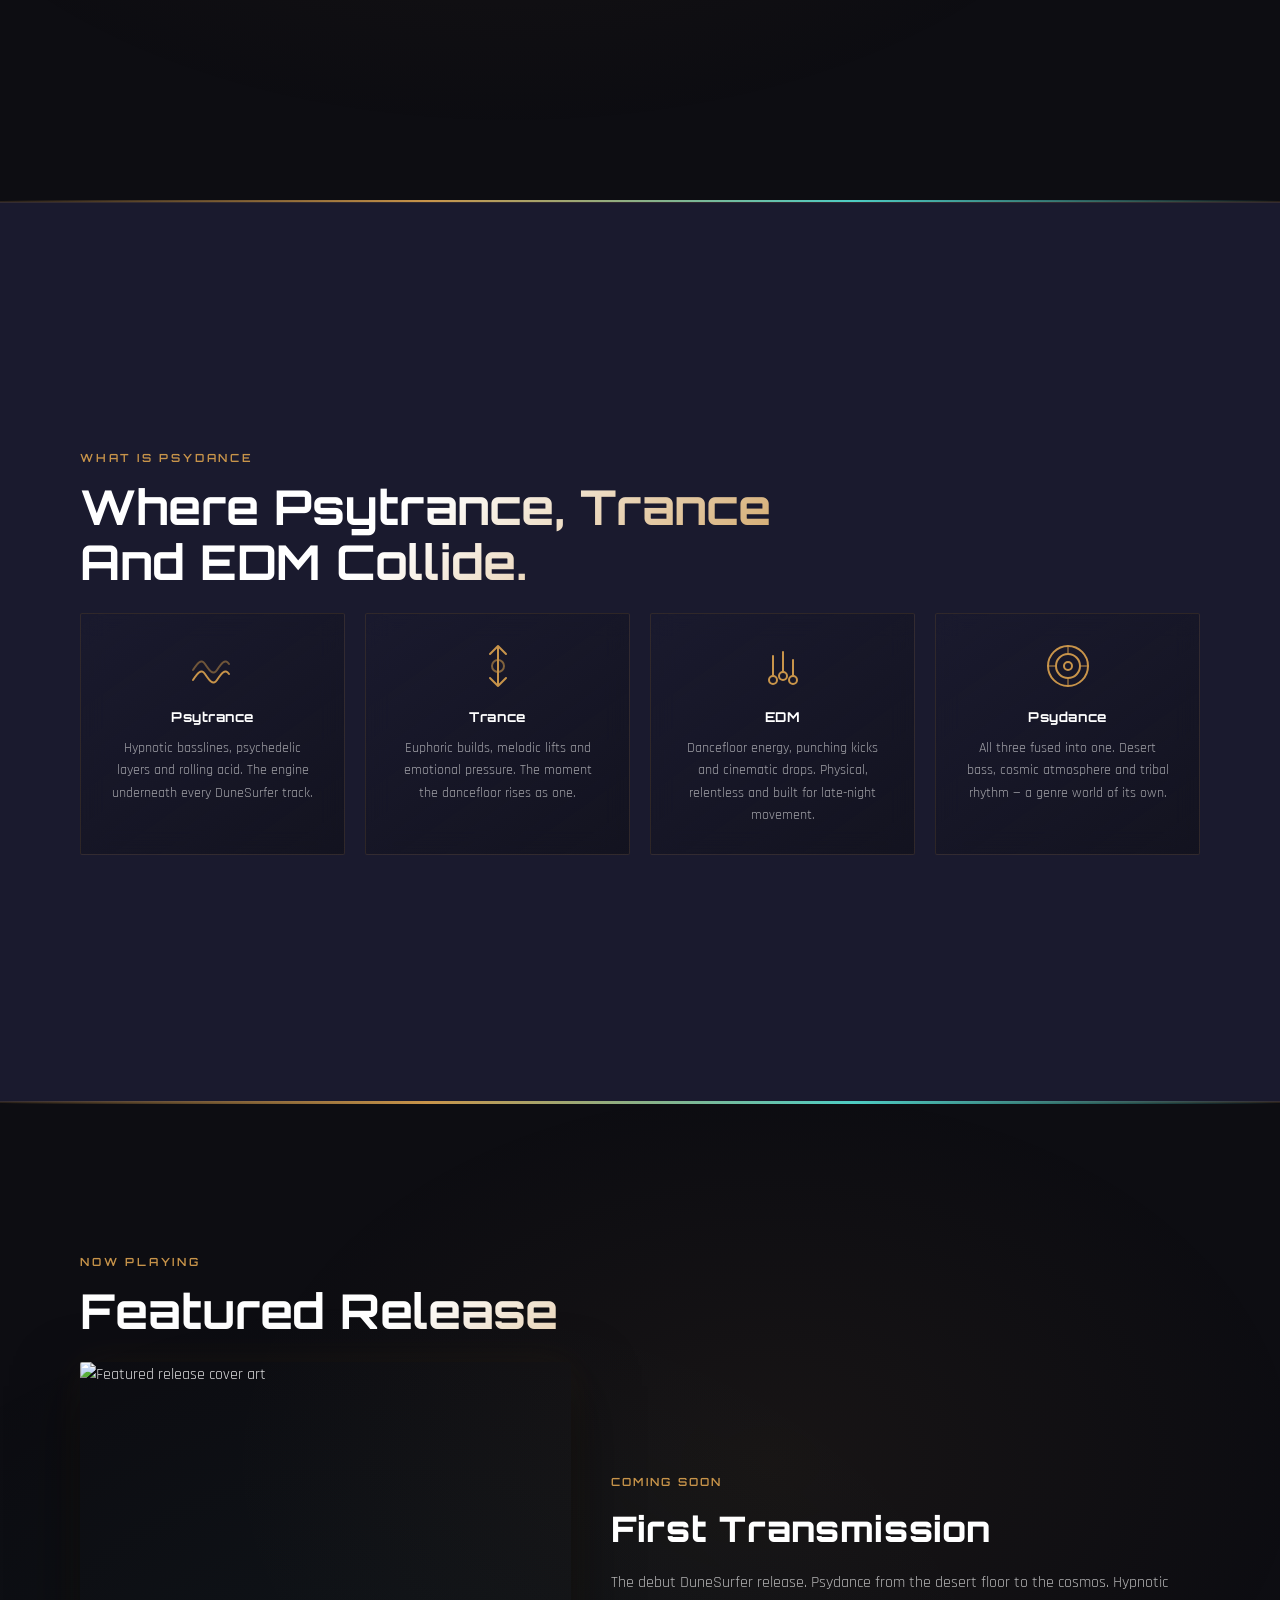
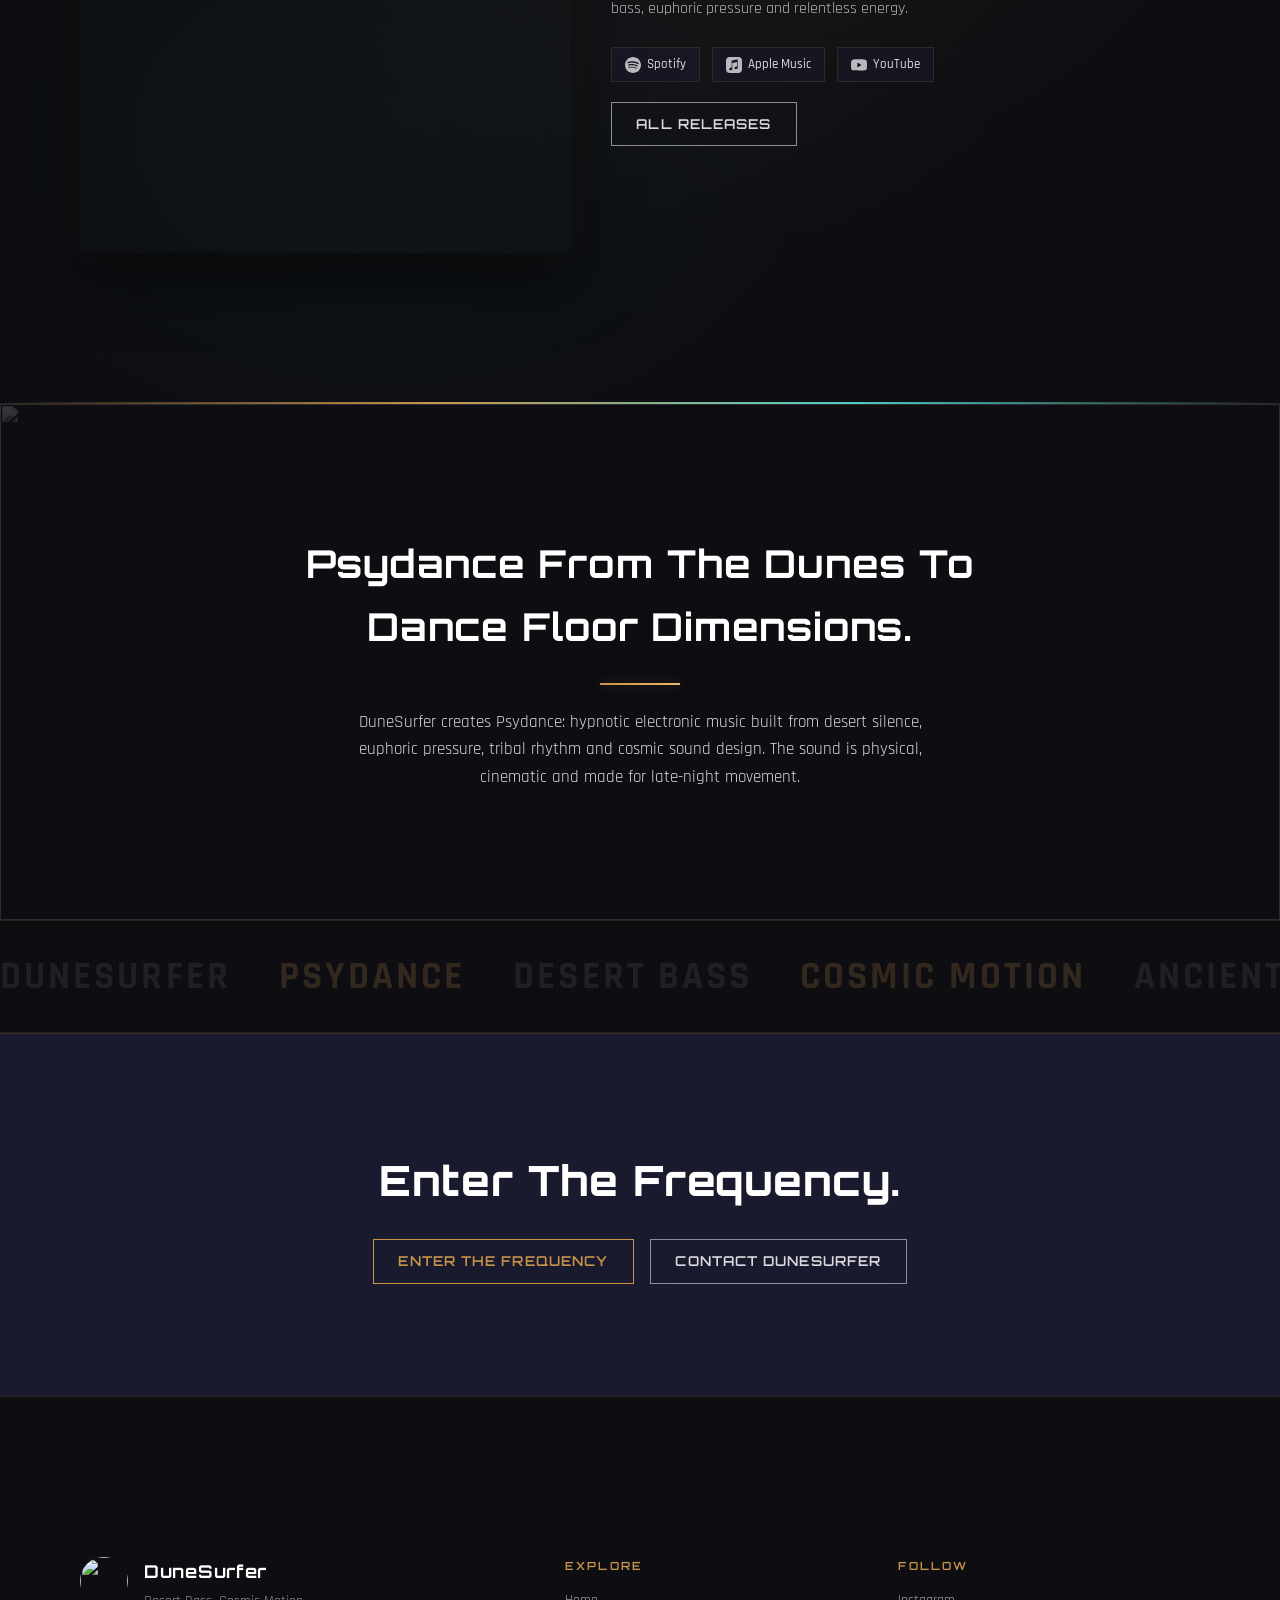
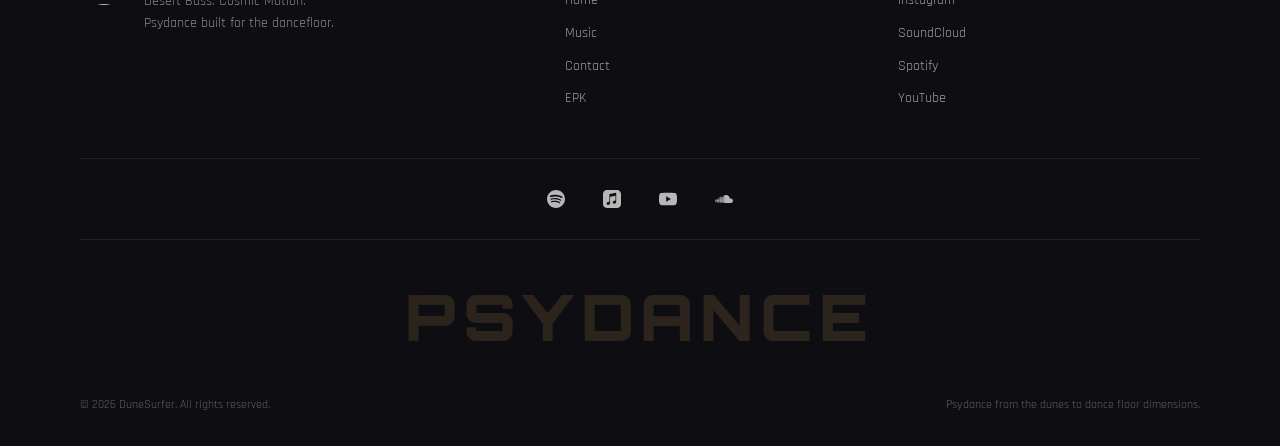
==== commit 565c8845: "Add strategic background images to key sections - Desert-to-cosmos transition image as statement sec" ====
--- a/dunesurfer-site/index.html
+++ b/dunesurfer-site/index.html
@@ -285,6 +285,7 @@
     <hr class="glow-section-divider reveal" aria-hidden="true">
 
     <section class="statement mood-statement" aria-labelledby="statement-heading">
+      <img class="section-bg-img" src="https://d8j0ntlcm91z4.cloudfront.net/user_39LyNd3yWOiGeUhnS3CdfDw25su/hf_20260711_234137_3dec0c05-9d6a-41ea-ad6e-d02907a5def2.png" alt="" aria-hidden="true">
       <div class="container">
         <h2 id="statement-heading" class="reveal" data-split-text="words">Psydance From The Dunes To Dance Floor Dimensions.</h2>
         <hr class="glow-divider">
--- a/dunesurfer-site/css/style.css
+++ b/dunesurfer-site/css/style.css
@@ -368,6 +368,14 @@
   mix-blend-mode: luminosity;
   pointer-events: none;
 }
+.section-bg-img {
+  position: absolute; inset: 0;
+  width: 100%; height: 100%;
+  object-fit: cover;
+  opacity: 0.18;
+  mix-blend-mode: luminosity;
+  pointer-events: none;
+}
 
 .hero-grain {
   position: absolute; inset: 0;
@@ -734,6 +742,8 @@
 
 /* ======================== STATEMENT ======================== */
 .statement {
+  position: relative;
+  overflow: hidden;
   text-align: center;
   padding: clamp(5rem, 12vw, 8rem) 0;
 }
@@ -780,6 +790,8 @@
 
 /* ======================== PAGE HERO (inner pages) ======================== */
 .page-hero {
+  position: relative;
+  overflow: hidden;
   padding-top: clamp(8rem, 16vw, 10rem);
   padding-bottom: clamp(3rem, 6vw, 5rem);
 }
